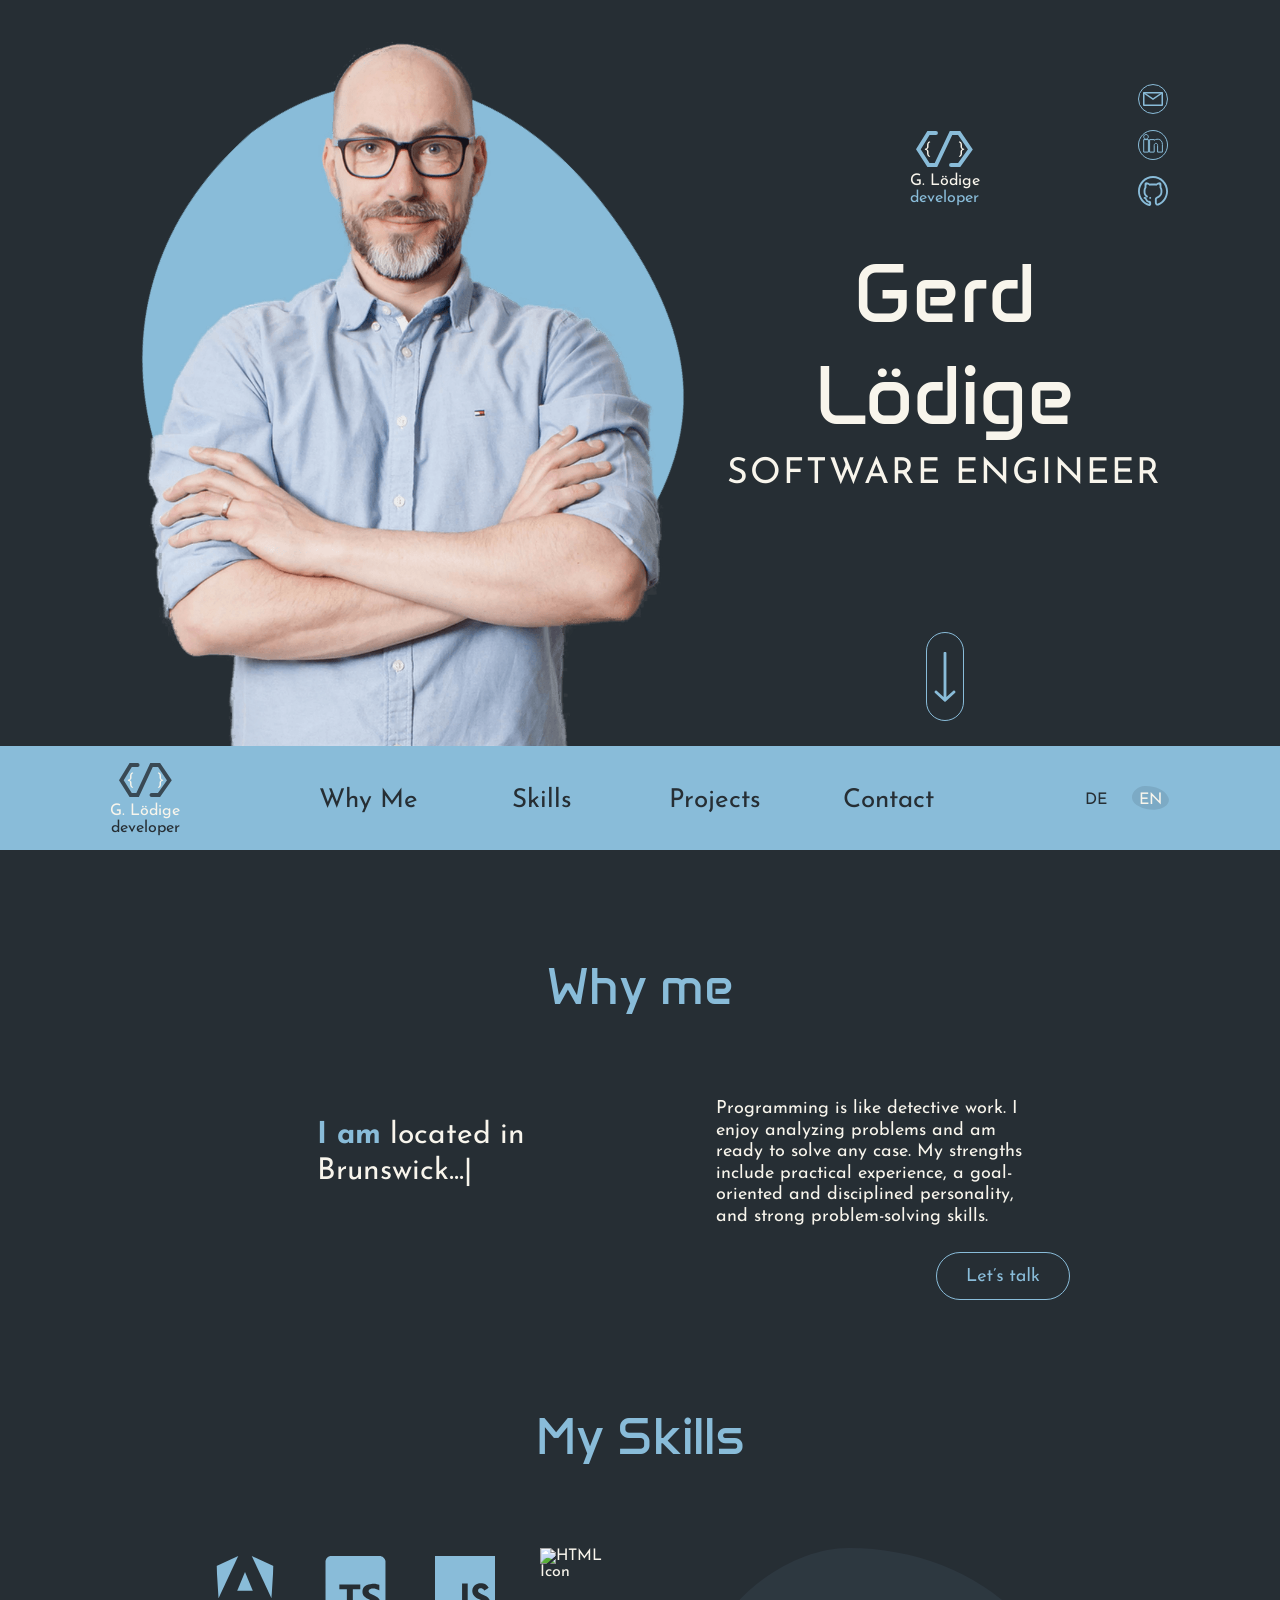
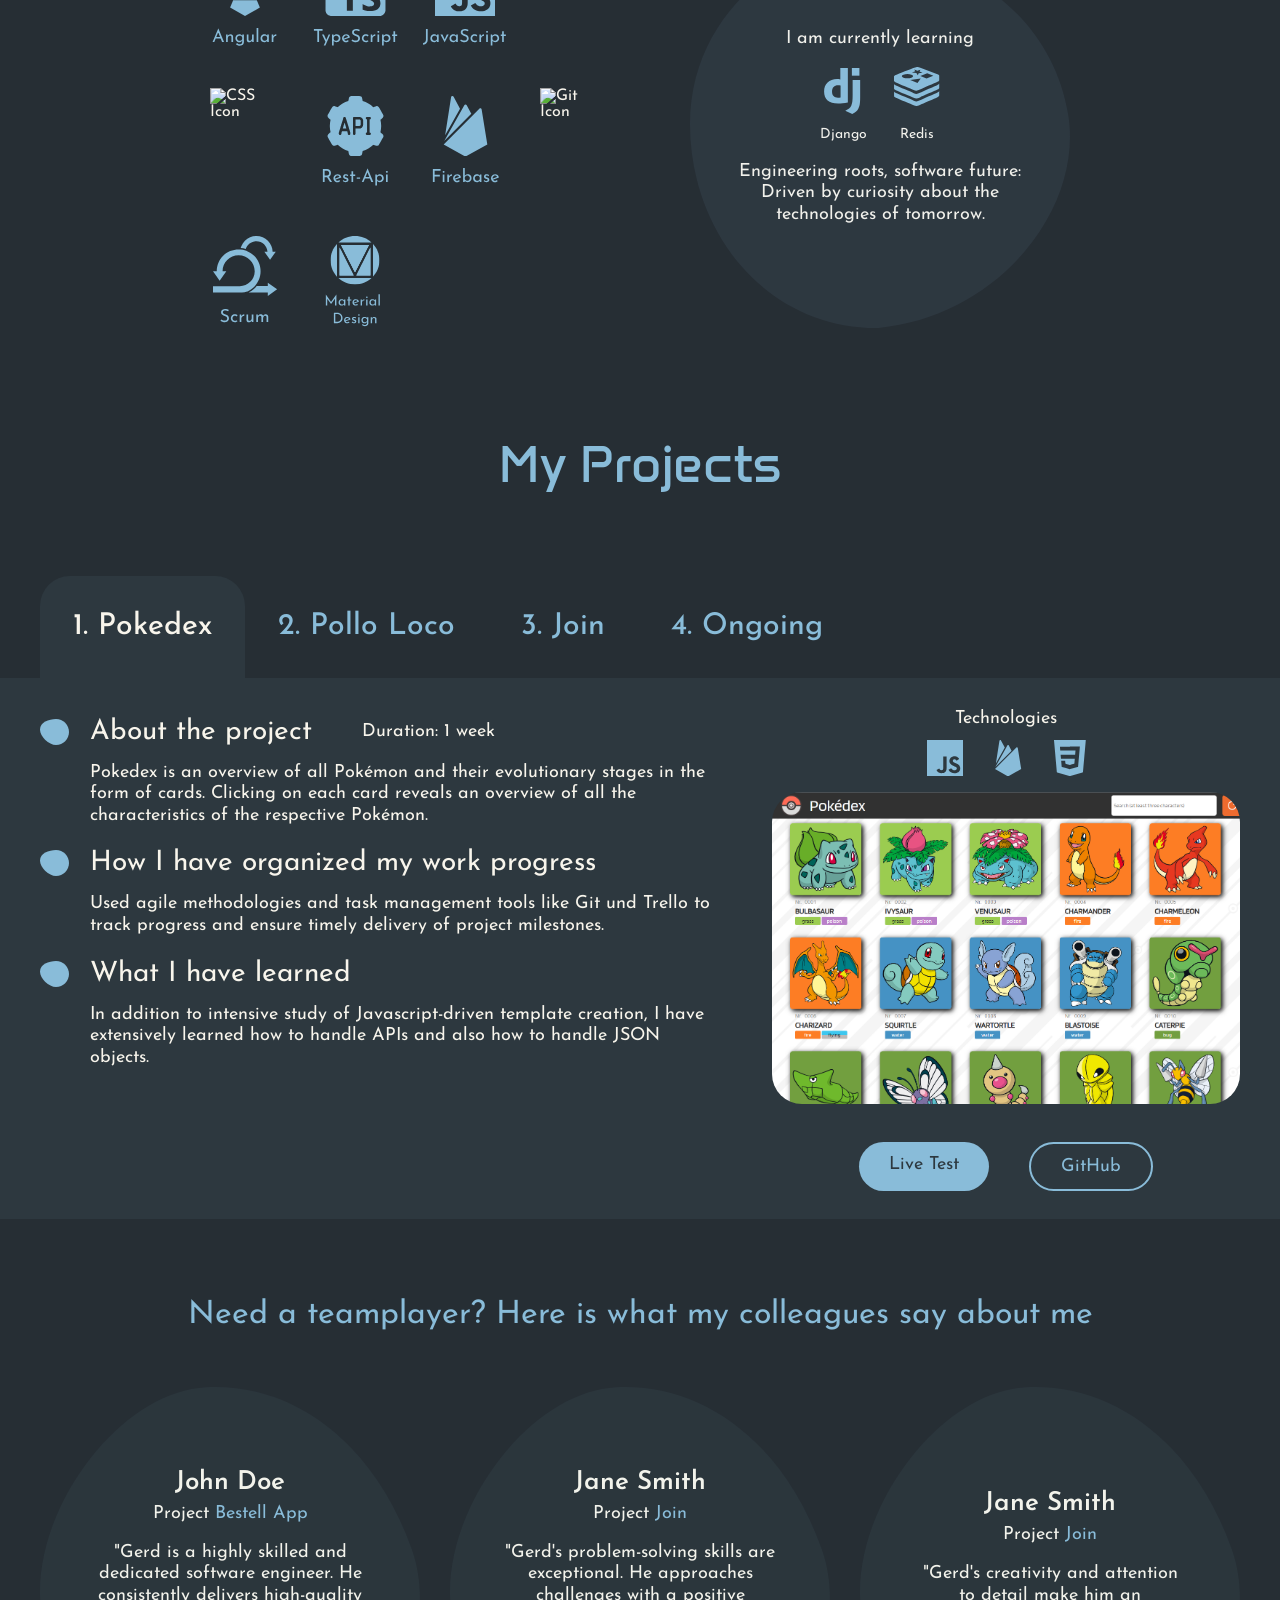
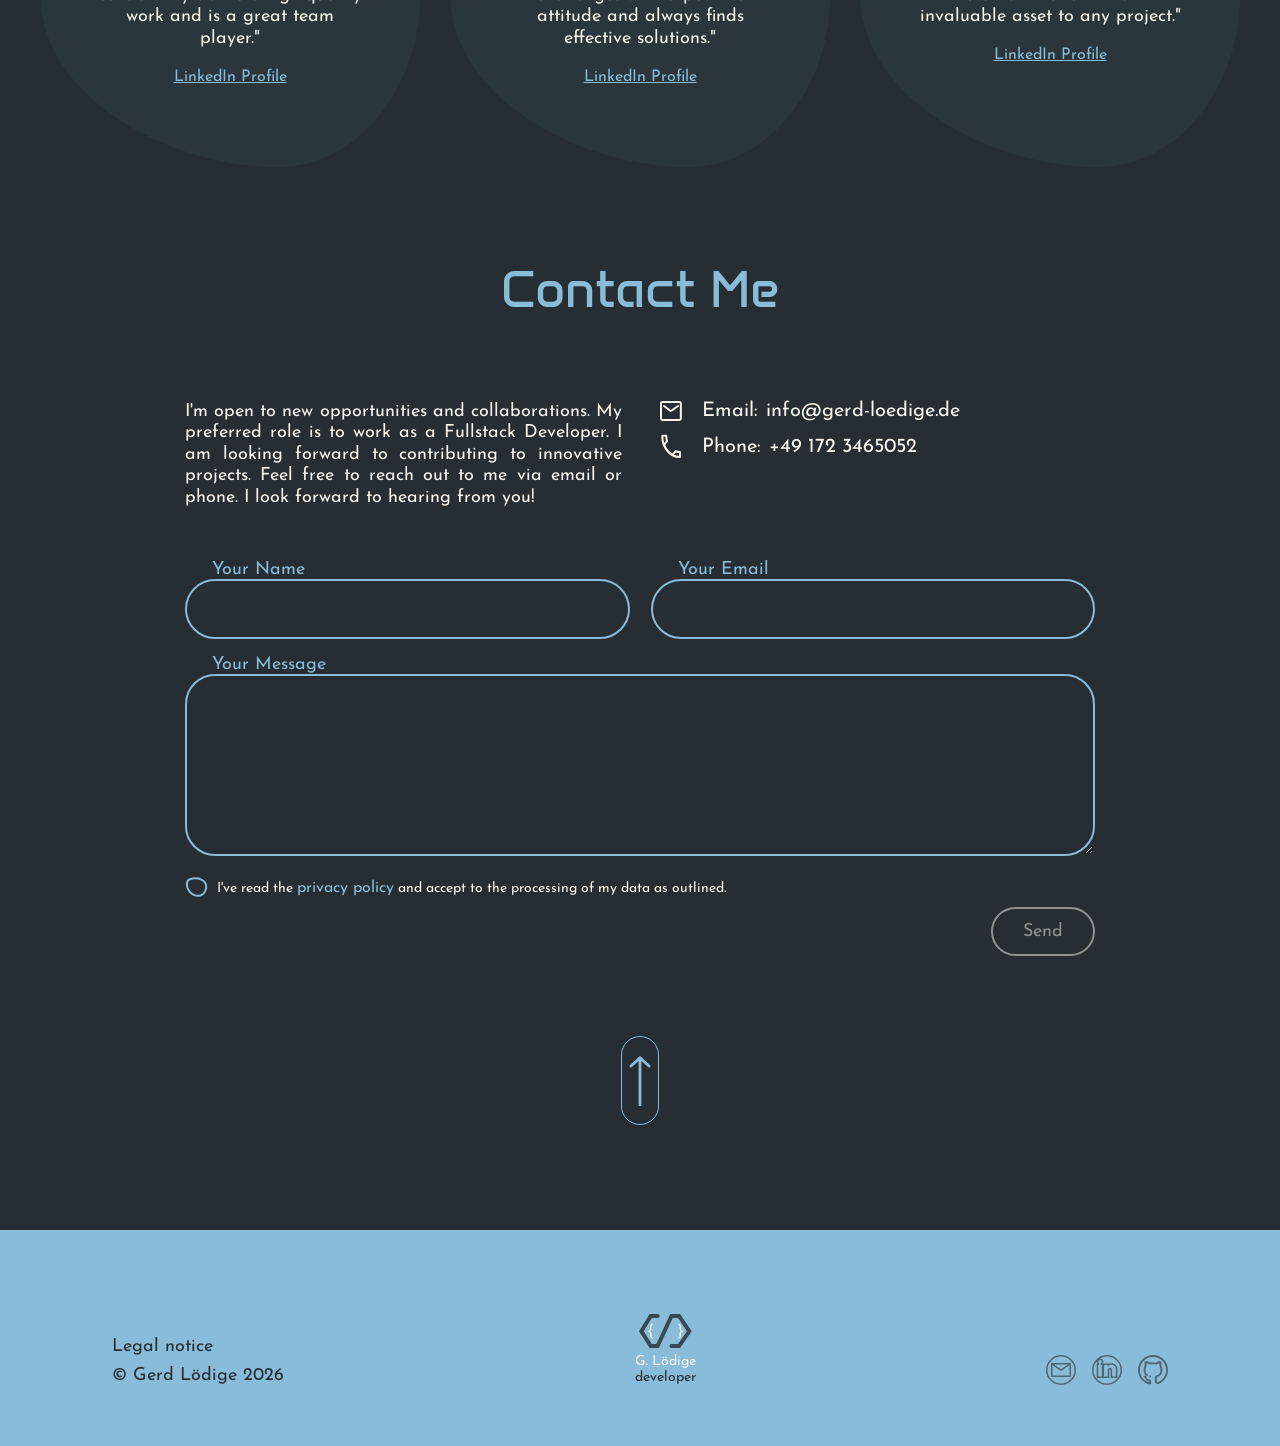
==== index.html @ f506598a "update resp. design for contact section" ====
<!DOCTYPE html>
<html lang="en">
<head>
    <meta charset="UTF-8">
    <meta name="viewport" content="width=device-width, initial-scale=1.0">
    <title>Gerd Lödige</title>
    <link rel="icon" href="" type="image/x-icon">
    <link rel="stylesheet" href="./styles/burger.css">
    <link rel="stylesheet" href="./style.css">
    <link rel="stylesheet" href="./styles/responsive.css">
    <script src="./script.js" defer></script>
    <script src="./scripts/animate_project_overview.js" defer></script>
    <script src="./scripts/check_input.js" defer></script>
</head>
<body>
    <div class="hero_wrapper">
        <section id="hero_section" class="hero">
            <div class="header_mobile d-none">
                <div class="logo_hero">
                    <div class="logo_hero_icon">
                        <img src="./assets/icons/logo_icon.svg" class="logo_hover" alt="Logo Icon">
                        <img src="./assets/icons/logo_icon_small.svg" class="logo_default" alt="Logo Icon">
                    </div>
                    <p class="name">G. Lödige</p>
                    <p>developer</p>
                </div>
                <button onclick="toggleBurgerMenu(this)" class="button">
                    <span class="burger-2">
                    <span class="bar bar--1"></span>
                    <span class="bar bar--2"></span>
                    <span class="bar bar--3"></span>
                    </span>
                </button>
            </div>
            <div class="portfolio_img_container">
                <div class="burger_menu" id="burger_menu">
                    <img src="./assets/img/burger_menu_bubble.svg" alt="Burger Menu Background Image">
                    <div class="burger_menu_container">
                        <a href="#why_me_section">Why Me</a>
                        <a href="#skills_section">Skills</a>
                        <a href="#projects_section">Projects</a>
                        <a href="#contact_section">Contact</a>
                        <div class="nav_language">
                            <a href="./html/de/index.html" onclick="storePreferredLanguage('de')">DE</a>
                            <a href="index.html" onclick="storePreferredLanguage('en')">EN</a>
                        </div>
                    </div>
                </div>
                <img src="./assets/img/bubble_blue.png" class="image_background_hover" alt="Background Image">
                <img src="./assets/img/bubble_light_blue.png" class="image_background_default" alt="Background Image">
                <img src="./assets/img/Portfolio-Gerd-010-cut-v4.png" class="user_img" alt="Portrait of Gerd Lödige">
            </div>
            <div class="hero_text_area">
                <div class="social_media_container">
                    <div class="social_media"></div>
                    <div class="logo_hero">
                        <div class="logo_hero_icon">
                            <img src="./assets/icons/logo_icon.svg" class="logo_hover" alt="Logo Icon">
                            <img src="./assets/icons/logo_icon_small.svg" class="logo_default" alt="Logo Icon">
                        </div>
                            <p class="name">G. Lödige</p>
                            <p>developer</p>
                    </div>
                    <div class="social_media">
                        <a href="#contact_section" target="_blank">
                            <img src="./assets/icons/mail_logo.svg" class="social_media_default" alt="Email Icon">
                            <img src="./assets/icons/mail_icon_hover_blue.svg" class="social_media_hover" alt="Email Icon Hover">
                        </a>
                        <a href="https://www.linkedin.com/in/gerd-lödige-4a08802a9/" target="_blank">
                            <img src="./assets/icons/linkedin_logo.svg" class="social_media_default" alt="LinkedIn Icon">
                            <img src="./assets/icons/linkedIn_icon_hover_blue.svg" class="social_media_hover" alt="LinkedIn Icon Hover">
                        </a>
                        <a href="https://github.com/gloedige" target="_blank">
                            <img src="./assets/icons/github_logo.svg" class="social_media_default" alt="GitHub Icon">
                            <img src="./assets/icons/github_icon_hover_blue.svg" class="social_media_hover" alt="GitHub Icon Hover">
                        </a>
                    </div>
                </div>
                <div class="title">
                    <h1>Gerd Lödige</h1>
                    <p>SOFTWARE ENGINEER</p>
                </div>
                <div class="hero_arrow_down">
                    <a href="#why_me_section" class="arrow_swap_vertical">
                        <img src="./assets/icons/arrow_down_hover.svg" class="button_hover" alt="Arrow Down Hover Icon">
                        <img src="./assets/icons/arrow_down_default.svg" class="button_default" alt="Arrow Down Icon">
                    </a>
                </div>
            </div>

        </section>
    </div>
    <div class="nav_wrapper">
        <nav>
            <div class="nav_logo">
                <a href="#hero_section" class="logo_hero">
                    <img src="./assets/icons/logo_icon_dark.svg" alt="Logo Icon">
                    <p class="name">G. Lödige</p>
                    <p>developer</p>
                </a>
            </div>
            <div class="nav_menu">
                <a href="#why_me_section">Why Me</a>
                <a href="#skills_section">Skills</a>
                <a href="#projects_section">Projects</a>
                <a href="#contact_section">Contact</a>
            </div>
            <div class="nav_language">
                <a href="./html/de/index.html" onclick="storePreferredLanguage('de')">DE</a>
                <a href="index.html" onclick="storePreferredLanguage('en')">EN</a>
            </div>
        </nav>
    </div>
    <div class="main_content_wrapper">
        <section id="why_me_section" class="why_me">
            <h2>Why me</h2>
            <div class="why_me_container">
                <div class="location_info">
                    <div class="location_icon" id="location_icon"></div>
                    <p id="typing_text"></p>
                </div>
                <span class="about_me_text">
                    Programming is like detective work. I enjoy analyzing problems and am ready to solve any case. 
                    My strengths include practical experience, a goal-oriented and disciplined personality, and strong 
                    problem-solving skills.
                </span>
            </div>
            <div class="button_right_container">
                <a href="#contact_section" class="arrow_swap_horizontal">
                    <img src="./assets/icons/lets_talk_button_hover.svg" class="button_hover button_right" alt="Let's Talk Button Hover Icon">
                    <img src="./assets/icons/lets_talk_button_default.svg" class="button_default button_right" alt="Let's Talk Button Icon">
                </a>
            </div>
        </section>
        <section id="skills_section" class ="skills">
            <h2>My Skills</h2>
            <div class="skills_container">
                <div class="skills_item_container">
                    <div class="skill_item">
                        <img src="./assets/icons/angular_icon.svg" alt="Angular Icon">
                    </div>
                    <div class="skill_item">
                        <img src="./assets/icons/typescript_icon.svg" alt="TypeScript Icon">
                    </div>
                    <div class="skill_item">
                        <img src="./assets/icons/javascript_icon.svg" alt="JavaScript Icon">
                    </div>
                    <div class="skill_item">
                        <img src="./assets/icons/html_icon.svg" alt="HTML Icon">
                    </div>
                    <div class="skill_item">
                        <img src="./assets/icons/css_icon.svg" alt="CSS Icon">
                    </div>
                    <div class="skill_item">
                        <img src="./assets/icons/rest-api_icon.svg" alt="REST API Icon">
                    </div>
                    <div class="skill_item">
                        <img src="./assets/icons/firebase_icon.svg" alt="Firebase Icon">
                    </div>
                    <div class="skill_item">
                        <img src="./assets/icons/git_icon.svg" alt="Git Icon">
                    </div>
                    <div class="skill_item">
                        <img src="./assets/icons/scrum_icon.svg" alt="Scrum Icon">
                    </div>
                    <div class="skill_item">
                        <img src="./assets/icons/material_design_icon.svg" alt="Material Design Icon">
                    </div>
                </div>
                <div class="skills_item_mobile_container">
                    <div class="skill_item">
                        <img src="./assets/icons/angular_icon_mobile.svg" alt="Angular Icon">
                    </div>
                    <div class="skill_item">
                        <img src="./assets/icons/typescript_icon_mobile.svg" alt="TypeScript Icon">
                    </div>
                    <div class="skill_item">
                        <img src="./assets/icons/javascript_icon_mobile.svg" alt="JavaScript Icon">
                    </div>
                    <div class="skill_item">
                        <img src="./assets/icons/html_icon_mobile.svg" alt="HTML Icon">
                    </div>
                    <div class="skill_item">
                        <img src="./assets/icons/css_icon_mobile.svg" alt="CSS Icon">
                    </div>
                    <div class="skill_item">
                        <img src="./assets/icons/api_icon_mobile.svg" alt="REST API Icon">
                    </div>
                    <div class="skill_item">
                        <img src="./assets/icons/firebase_icon_mobile.svg" alt="Firebase Icon">
                    </div>
                    <div class="skill_item">
                        <img src="./assets/icons/git_icon_mobile.svg" alt="Git Icon">
                    </div>
                    <div class="skill_item">
                        <img src="./assets/icons/scrum_icon_mobile.svg" alt="Scrum Icon">
                    </div>
                    <div class="skill_item">
                        <img src="./assets/icons/material_icon_mobile.svg" alt="Material Design Icon">
                    </div>

                </div>
                <div class="skills_info_container">
                    <span class="skills_info_headline_mobile">What I am currently learning</span>
                    <div class="skills_text_and_bubble_container">
                        <p class="new_skill_text_mobile">Engineering roots, software future: Driven by curiosity about the technologies of tomorrow.</p>
                        <div class = "bubble_container">
                            <img src="./assets/img/bubble_skills_hover.svg" class="skills_background_hover" alt="Background Image">
                            <img src="./assets/img/bubble_skills_default.svg" class="skills_background_default" alt="Background Image">
                            <img src="./assets/img/learning_mobile_bubble.svg" class="skills_background_mobile" alt="Learning Background Image">
                            <p class="skills_learning_text">I am currently learning</p>
                            <div class="skills_learning_items">
                                <div class="new_skill_item">
                                    <img src="./assets/icons/django_icon.svg" alt="Django Icon">
                                    <p>Django</p>
                                </div>
                                <div class="new_skill_item">
                                    <img src="./assets/icons/redis_icon.svg" alt="Redis Icon">
                                    <p>Redis</p>
                                </div>
                            </div>
                            <div class="new_skill_text">
                                <p>Engineering roots, software future: Driven by curiosity about the technologies of tomorrow.</p>
                            </div>
                        </div>
                    </div>
                </div>
            </div>
            <div class="skill_link_container">
                <a href="#contact_section" class="link_blue" target="_blank">Let's Talk</a>
            </div>

        </section>
    </div>
    <div class="project_wrapper">
        <section id="projects_section" class="projects">
            <h2>My Projects</h2>
            <menu>
                <div class="project_menu">
                    <button data-project="pokedex" id="pokemon">1. Pokedex</button>
                </div>
                <div class="project_menu">
                    <button data-project="pollo_loco" id="pollo_loco">2. El Pollo Loco</button>
                </div>
                <div class="project_menu">
                    <button data-project="join" id="join">3. Join</button>
                </div>
                <div class="project_menu">
                    <button data-project="coming_soon" id="ongoing">4. Ongoing Project</button>
                </div>
            </menu>
            <div class="project_overview_wrapper">
                <div class="project_overview" id="project_pokedex">
                     <div class="project_links_mobile">
                            <a href="https://yourusername.github.io/pokedex" class="link_blue" target="_blank">Live Test</a>
                            <a href="https://github.com/gloedige/Pokedex" class="link_transparent" target="_blank">GitHub</a>
                        </div>
                    <article>
                        <div class="single_project_info">
                            <div class="single_project_headline">
                                <img src="./assets/icons/mini_bubble_blue.svg" alt="Mini Bubble Blue Icon">
                                <h3>About the project</h3>
                                <span class="project_duration">Duration: 1 week</span>
                            </div>
                            <span>Pokedex is an overview of all Pokémon and their evolutionary stages in the form of cards. Clicking on each card reveals an overview of all the characteristics of the respective Pokémon.</span>
                        </div>
                        <div class="single_project_info">
                            <div class="single_project_headline">
                                <img src="./assets/icons/mini_bubble_blue.svg" alt="Mini Bubble Blue Icon">
                                <h3>How I have organized my work progress</h3>
                            </div>
                            <span>Used agile methodologies and task management tools like Git und Trello to track progress and ensure timely delivery of project milestones. </span>
                        </div>
                        <div class="single_project_info">
                            <div class="single_project_headline">
                                <img src="./assets/icons/mini_bubble_blue.svg" alt="Mini Bubble Blue Icon">
                                <h3>What I have learned</h3>
                            </div>
                            <span>In addition to intensive study of Javascript-driven template creation, I have extensively learned how to handle APIs and also how to handle JSON objects.</span>
                        </div>
                    </article>
                    <div class="single_project_details">
                        <p class="single_project_mobile_headline" id="single_project_mobile_headline">Pokedex</p>
                        <p>Technologies<span>: Firebase, JavaScript, CSS</span></p>
                        <p class="project_duration_mobile">Duration: 1 week</p>
                        <div class="techstack_container">
                            <img src="./assets/icons/javascript_icon_small.svg" alt="JavaScript Icon">
                            <img src="./assets/icons/firebase_icon_small.svg" alt="Firebase Icon">
                            <img src="./assets/icons/css_icon_small.svg" alt="CSS Icon">
                        </div>
                        <div class="preview_wrapping_container">
                            <img src="./assets/img/pokedex_img.png" class="preview" alt="Gameplay of the Pokedex Project">
                        </div>
                        <div class="project_links">
                            <a href="https://yourusername.github.io/pokedex" class="link_blue" target="_blank">Live Test</a>
                            <a href="https://github.com/gloedige/Pokedex" class="link_transparent" target="_blank">GitHub</a>
                        </div>
                    </div>
                </div>
                <div class="project_overview" id="project_pollo_loco">
                    <div class="project_links_mobile">
                            <a href="https://yourusername.github.io/el_pollo_loco" class="link_blue" target="_blank">Live Test</a>
                            <a href="https://github.com/gloedige/El_Pollo_Loco" class="link_transparent" target="_blank">GitHub</a>
                        </div>
                    <article>
                        <div class="single_project_info">
                            <div class="single_project_headline">
                                <img src="./assets/icons/mini_bubble_blue.svg" alt="Mini Bubble Blue Icon">
                                <h3>About the project</h3>
                                <span class="project_duration">Duration: 3 weeks</span>
                            </div>
                            <span>Jump, run and throw game based on object-oriented approach. Help Pepe to find coins and tabasco salsa bottles to fight against the crazy hen.</span>
                        </div>
                        <div class="single_project_info">
                            <div class="single_project_headline">
                                <img src="./assets/icons/mini_bubble_blue.svg" alt="Mini Bubble Blue Icon">
                                <h3>How I have organized my work progress</h3>
                            </div>
                            <span>Used agile methodologies and task management tools like Git und Trello to track progress and ensure timely delivery of project milestones. </span>
                        </div>
                        <div class="single_project_info">
                            <div class="single_project_headline">
                                <img src="./assets/icons/mini_bubble_blue.svg" alt="Mini Bubble Blue Icon">
                                <h3>What I have learned</h3>
                            </div>
                            <span>In addition to intensive study of object-oriented programming, I have learned to work with a canvas and a high number of intervals to generate smooth gameplay.</span>
                        </div>
                    </article>
                    <div class="single_project_details">
                        <p class="single_project_mobile_headline" id="single_project_mobile_headline">Pollo Loco</p>
                        <p>Technologies<span>: HTML, JavaScript, CSS</span></p>
                        <p class="project_duration_mobile">Duration: 3 weeks</p>
                        <div class="techstack_container">
                            <img src="./assets/icons/html_icon_small.svg" alt="HTML Icon">
                            <img src="./assets/icons/javascript_icon_small.svg" alt="JavaScript Icon">
                            <img src="./assets/icons/css_icon_small.svg" alt="CSS Icon">
                        </div>
                        <div class="preview_wrapping_container">
                            <img src="./assets/img/el_pollo_loco_img.png" class="preview" alt="Gameplay of the El Pollo Loco Project">
                        </div>
                        <div class="project_links">
                            <a href="https://yourusername.github.io/el_pollo_loco" class="link_blue" target="_blank">Live Test</a>
                            <a href="https://github.com/gloedige/El_Pollo_Loco" class="link_transparent" target="_blank">GitHub</a>
                        </div>
                    </div>
                </div>
                <div class="project_overview" id="project_join">
                        <div class="project_links_mobile">
                            <a href="https://yourusername.github.io/join" class="link_blue" target="_blank">Live Test</a>
                            <a href="https://github.com/gloedige/Join" class="link_transparent" target="_blank">GitHub</a>
                        </div>
                    <article>
                        <div class="single_project_info">
                            <div class="single_project_headline">
                                <img src="./assets/icons/mini_bubble_blue.svg" alt="Mini Bubble Blue Icon">
                                <h3>About the project</h3>
                                <span class="project_duration">Duration: 5 weeks</span>
                            </div>
                            <span>Join is a Kanban tool for classic task management. After logging in, users can access a summary of all their tasks. New tasks can also be added. The board page displays all tasks categorized by type. Additionally, there is a page with all contacts.</span>
                        </div>
                        <div class="single_project_info">
                            <div class="single_project_headline">
                                <img src="./assets/icons/mini_bubble_blue.svg" alt="Mini Bubble Blue Icon">
                                <h3>How I have organized my work progress</h3>
                            </div>
                            <span>Agile methods and task management tools like Git and Trello were used in the project to track progress. Dividing the project into epics enabled structural clustering. Regular communication between project participants was achieved through daily stand-ups. </span>
                        </div>
                        <div class="single_project_info">
                            <div class="single_project_headline">
                                <img src="./assets/icons/mini_bubble_blue.svg" alt="Mini Bubble Blue Icon">
                                <h3>My group work experience</h3>
                            </div>
                            <span>The skill I developed most intensively during this project was structured teamwork. Furthermore, I gained extensive experience working with Git and the challenges of working in branches through collaboration with other developers.</span>
                        </div>
                    </article>
                    <div class="single_project_details">
                        <p class="single_project_mobile_headline" id="single_project_mobile_headline">Join</p>
                        <p>Technologies<span>: HTML, JavaScript, CSS</span></p>
                        <p class="project_duration_mobile">Duration: 5 weeks</p>
                        <div class="techstack_container">
                            <img src="./assets/icons/html_icon_small.svg" alt="HTML Icon">
                            <img src="./assets/icons/javascript_icon_small.svg" alt="JavaScript Icon">
                            <img src="./assets/icons/css_icon_small.svg" alt="CSS Icon">
                        </div>
                        <div class="preview_wrapping_container">
                            <img src="./assets/img/join_img.png" class="preview" alt="Sample of Join Project">
                        </div>
                        <div class="project_links">
                            <a href="https://yourusername.github.io/join" class="link_blue" target="_blank">Live Test</a>
                            <a href="https://github.com/gloedige/Join" class="link_transparent" target="_blank">GitHub</a>
                        </div>
                    </div>
                </div>
                <div class="project_overview" id="project_coming_soon">
                    <article>
                        <div class="single_project_info">
                            <div class="single_project_headline">
                                <img src="./assets/icons/mini_bubble_blue.svg" alt="Mini Bubble Blue Icon">
                                <h3>About the project</h3>
                            </div>
                            <span>The primary focus is developing the backend for a project management tool. The frontend already exists. My task is to implement the necessary functionalities and seamlessly integrate the frontend and backend. As a foundation for the project work, I develop a detailed plan beforehand. Furthermore, I have a strong emphasis on clean code.</span>
                        </div>
                    </article>
                    <div class="single_project_details">
                        <p class="single_project_mobile_headline" id="single_project_mobile_headline">Ongoing</p>
                        <p>Technologies<span>: Python, Django, Django REST Framework</span></p>
                        <div class="techstack_container">
                            <img src="./assets/icons/python_icon.svg" alt="Python Icon">
                            <img src="./assets/icons/django_icon.svg" alt="Django Icon">
                            <img src="./assets/icons/DRF_icon.svg" alt="Django REST Framework Icon">
                        </div>
                        <div class="preview_wrapping_container">
                            <div class="further_project">
                                <span>Coming soon...</span>
                            </div>    
                        </div>
                    </div>

                </div>
            </div>

        </section>
    </div>
    <div class="main_content_wrapper">
        <section class="reference">
            <p class="reference_headline">Need a teamplayer? <span>Here is what my colleagues say about me</span></p>
            <div class="reference_container carousel">
                <div class="text_bubble_container">
                    <img src="./assets/img/bubble_reference_hover.svg" class="reference_background_hover" alt="Background Image">
                    <img src="./assets/img/bubble_reference_default.svg" class="reference_background_default" alt="Background Image">
                    <img src="./assets/img/bubble_reference_mobile.svg" class="reference_background_mobile" alt="Background Image">
                    <div class="reference_contact_details">
                        <p class="reference_name">John Doe</p>
                        <p class="reference_project">Project <span>Bestell App</span></p>
                    </div>

                    <div class="reference_text">
                        <p>"Gerd is a highly skilled and dedicated software engineer. He consistently delivers high-quality work and is a great team player."</p>
                    </div>
                    <a href='#'>LinkedIn Profile</a>
                </div>
                <div class="text_bubble_container">
                    <img src="./assets/img/bubble_reference_hover.svg" class="reference_background_hover" alt="Background Image">
                    <img src="./assets/img/bubble_reference_default.svg" class="reference_background_default" alt="Background Image">
                    <img src="./assets/img/bubble_reference_mobile.svg" class="reference_background_mobile" alt="Background Image">
                    <div class="reference_contact_details">
                        <p class="reference_name">Jane Smith</p>
                        <p class="reference_project">Project <span>Join</span></p>
                    </div>

                    <div class="reference_text">
                        <p>"Gerd's problem-solving skills are exceptional. He approaches challenges with a positive attitude and always finds effective solutions."</p>
                    </div>
                    <a href='#'>LinkedIn Profile</a>
                </div>
                <div class="text_bubble_container">
                    <img src="./assets/img/bubble_reference_hover.svg" class="reference_background_hover" alt="Background Image">
                    <img src="./assets/img/bubble_reference_default.svg" class="reference_background_default" alt="Background Image">
                    <img src="./assets/img/bubble_reference_mobile.svg" class="reference_background_mobile" alt="Background Image">
                    <div class="reference_contact_details">
                        <p class="reference_name">Jane Smith</p>
                        <p class="reference_project">Project <span>Join</span></p>
                    </div>

                    <div class="reference_text">
                        <p>"Gerd's creativity and attention to detail make him an invaluable asset to any project."</p>
                    </div>
                    <a href='#'>LinkedIn Profile</a>
                </div>
            </div>
        </section>
        <section id="contact_section" class="contact">
            <h2>Contact Me</h2>
            <div class="contact_container">
                <div class="contact_request">
                    <p>Let us work together!</p>
                </div>
                <div class="contact_text">
                    <p>I'm open to new opportunities and collaborations. My preferred role is to work as a Fullstack Developer. I am looking forward to contributing to innovative projects. Feel free to reach out to me via email or phone. I look forward to hearing from you!</p>
                </div>
                <div class="contact_info">
                    <a href="mailto:info@gerd-loedige.de">
                        <img src="./assets/icons/email_icon_default.svg" class="email_img_default" alt="Email Icon">
                        <img src="./assets/icons/email_icon_hover.svg" class="email_img_hover" alt="Email Icon Hover">
                        <img src="./assets/icons/email_icon_clicked.svg" class="email_img_clicked" alt="Email Icon Clicked">
                        <span>Email: </span>
                        info@gerd-loedige.de
                    </a>
                    <a href="tel:+491723465052">
                        <img src="./assets/icons/phone_icon_default.svg" class="phone_img_default" alt="Phone Icon">
                        <img src="./assets/icons/phone_icon_hover.svg" class="phone_img_hover" alt="Phone Icon Hover">
                        <span>Phone: </span>
                        +49 172 3465052
                    </a>
                </div>
            </div>
            <div class="form_container">
                <!-- <form action="submit_form.php" method="POST"> -->
                <form onsubmit="sendMail(event)">
                    <div class="contact_field_name_email">
                        <div class="input_container">
                            <label for="contact_name" id="contact_name_label">Your Name <span class="d-none">is required</span></label>
                            <div class="input_field">
                                <input 
                                    type="text" 
                                    id="contact_name" 
                                    name="name"
                                    placeholder="Your Name"
                                >
                                <img src="./assets/icons/done_icon.svg" alt="Input Valid Icon" class="input_valid_icon">
                            </div>
                        </div>
                        <div class="input_container">
                            <label for="contact_mail" id="contact_mail_label">Your Email <span class="d-none">is required</span></label>
                            <div class="input_field">
                                <input 
                                    type="email" 
                                    id="contact_mail" 
                                    name="mail" 
                                    placeholder="Your Email"
                                >
                                <img src="./assets/icons/done_icon.svg" alt="Input Valid Icon" class="input_valid_icon">
                            </div>
                        </div>
                    </div>
                    <div class="input_container full_width">
                        <label for="contact_message" id="contact_message_label">Your Message <span class="d-none">is required</span></label>
                        <div class="input_field">
                            <textarea
                                id="contact_message" 
                                name="message" 
                                rows="8" 
                                placeholder="Your Message"
                            ></textarea>
                            <img src="./assets/icons/done_icon.svg" alt="Input Valid Icon" class="input_valid_icon">
                        </div>
                    </div>
                    <div class="accept_policy_container">
                        <div class="checkbox_container" onclick="toggleAcceptPolicy()" id="checkbox_container">
                            <input type="checkbox" id="accept_policy" name="accept_policy" value="accepted">
                            <img src="./assets/icons/checkbox_hover.svg" alt="Checkbox Hover Icon" class="checkbox_hover inactive">
                            <img src="./assets/icons/checkbox_default.svg" alt="Checkbox Default Icon" class="checkbox_default">
                            <img src="./assets/icons/checkbox_checked.svg" alt="Checkbox Checked Icon" class="checkbox_checked inactive">
                            <img src="./assets/icons/checkbox_error.svg" alt="Checkbox Error Icon" class="checkbox_error inactive">
                        </div>
                        <div class="policy_text_container">
                            <label for="accept_policy" id="accept_policy_label">I've read the <a href="privacy_policy.html">privacy policy</a> and accept to the processing of my data as outlined.</label>
                            <span class="error_policy d-none" id="error_policy">Please accept the privacy policy.</span>
                        </div>
                        <button type="submit" disabled id="send_button">Send</button>
                    </div>
                </form>
            </div>
            <div class="contact_arrow_up">
                <a href="#hero_section" class="arrow_swap_vertical">
                    <img src="./assets/icons/arrow_up_hover.svg" class="button_hover" alt="Arrow Up Hover Icon">
                    <img src="./assets/icons/arrow_up_default.svg" class="button_default" alt="Arrow Up Icon">
                </a>
            </div>
        </section>
    </div>
    <div class="nav_wrapper">
        <footer>
            <div class="footer_container_left">
                <a href="./html/legal_notice.html">Legal notice</a>
                <span>&copy; Gerd Lödige 2026</span>
            </div>
            <div class="nav_logo">
                <a href="#hero_section" class="logo_hero footer">
                    <img src="./assets/icons/logo_icon_dark.svg" alt="Logo Icon">
                    <p class="name">G. Lödige</p>
                    <p>developer</p>
                </a>
            </div>
           <div class="social_media footer">
                <a href="#contact_section" target="_blank">
                    <img src="./assets/icons/mail_icon_dark.svg" class="social_media_default" alt="Email Icon">
                    <img src="./assets/icons/mail_icon_white.svg" class="social_media_hover" alt="Email Icon Hover">
                </a>
                <a href="https://www.linkedin.com/in/gerd-lödige-4a08802a9/" target="_blank">
                    <img src="./assets/icons/linkedIn_icon_dark.svg" class="social_media_default" alt="LinkedIn Icon">
                    <img src="./assets/icons/linkedIn_icon_white.svg" class="social_media_hover" alt="LinkedIn Icon Hover">
                </a>
                <a href="https://github.com/gloedige" target="_blank">
                    <img src="./assets/icons/github_icon_dark.svg" class="social_media_default" alt="GitHub Icon">
                    <img src="./assets/icons/github_icon_white.svg" class="social_media_hover" alt="GitHub Icon Hover">
                </a>
            </div>
        </footer>
    </div>
    
</body>
</html>
---- styles/burger.css ----
.button {
  background: transparent;
  border: 0;
  width: 32px;
  height: 40px;
  display: grid;
  place-items: center;
  cursor: pointer;
  padding: 0;
  scale: 1.0;
  border-radius: 8px;
  overflow: hidden;
  transition: 0.175s;
}

.burger-2 {
  scale: 1.2;
  --gap: 10px;
  --height-bar: 2px;
  --pos-y-bar-one: 0;
  --pos-y-bar-three: 0;
  --scale-bar: 1;
  --rotate-bar-one: 0;
  --rotate-bar-three: 0;
  width: 25px;
  display: flex;
  flex-direction: column;
  gap: var(--gap);
  cursor: pointer;
  position: relative;
}

.burger-2 .bar {
  position: relative;
  height: var(--height-bar);
  width: 100%;
  border-radius: 0.5rem;
  background-color: #f9f9f9;
}

.burger-2 .bar--1 {
  top: var(--pos-y-bar-one);
  transform: rotate(var(--rotate-bar-one));
  transition: top 200ms 100ms, transform 100ms;
}

.burger-2 .bar--2 {
  transform: scaleX(var(--scale-bar));
  transition: transform 150ms 100ms;
}

.burger-2 .bar--3 {
  bottom: var(--pos-y-bar-three);
  transform: rotate(var(--rotate-bar-three));
  transition: bottom 200ms 100ms, transform 100ms;
}

.is-closed.burger-2 > .bar--1 {
  transition: top 200ms, transform 200ms 100ms;
}

.is-closed.burger-2 .bar--3 {
  transition: bottom 200ms, transform 200ms 100ms;
}

.is-closed.burger-2 {
  --pos-y-bar-one: calc(var(--gap) + var(--height-bar));
  --pos-y-bar-three: calc(var(--gap) + var(--height-bar));
  --scale-bar: 0;
  --rotate-bar-one: 45deg;
  --rotate-bar-three: -45deg;
}
---- style.css ----
html {
  scroll-behavior: smooth;
}

body{
    background-color: #262E34;
    font-family: 'Josefin', Arial, sans-serif;
    color: #F8F5EC;
    margin: 0;
}

.hero_wrapper{
    width: 100%;
    z-index: 1;
    display: flex;
    flex-direction: column;
    position: relative;
}

.nav_wrapper{
    width: 100%;
    z-index: 2;
    display: flex;
    justify-content: center;
    background-color: #89BCD9;
    position: sticky;
    top: 0;
    z-index: 1000;
}

h1{
    font-size: 88px;
    font-family: 'Anta', Arial, sans-serif;
    font-weight: 400;
    margin: 36px 0 10px 0;
    text-wrap-mode: nowrap;
}

h2{
    font-size: 60px;
    font-family: 'Anta', Arial, sans-serif;
    font-weight: 400;
    margin: 0 0 80px 0;
    color: #89BCD9;
    text-wrap-mode: nowrap;
}

.hero{
    display: flex;
    flex-direction: row;
    justify-content: center;
    text-align: center;
    padding-top: 40px;
    margin: 0 auto;
    max-width: 1480px;
    width: 100%;
    height: 745px;
    padding-left: 20px;
    padding-right: 20px;
    box-sizing: border-box;
}

.hero_text_area{
    margin: 68px 0 0 auto;
    padding-left: 24px;
}

.hero_text_area p{
    font-size: 40px;
    margin: 0;
}

.image_background{
    position: relative;
    top: 70px;
    left: 0;
    width: 100%;
    object-fit: cover;
    z-index: -1;
    transform: rotate(-45deg);
}

.social_media{
    display: flex;
    flex-direction: column;
    justify-content: end;
    gap: 16px;
    width: 30px;
}

.social_media a{
    position: relative;
    width: 30px;
    height: 30px;
}

.social_media_container{
    display: flex;
    flex-direction: row;
}

.social_media_default,
.social_media_hover{
    position: absolute;
    transition: opacity 0.3s;
    right: 0;
}

.social_media_default{
    opacity: 1;
}

.social_media_hover{
    position: absolute;
    opacity: 0;
}

.social_media a:hover .social_media_default{
    opacity: 0;
}

.social_media a:hover .social_media_hover{
    opacity: 1;
}

.logo_hero{
    flex: 1;
    display: flex;
    flex-direction: column;
    justify-content: end;
    align-items: center;
    gap: 1px;
}

.logo_hero_icon{
    position: relative;
    height: 38px;
    min-width: 70px;
    display: flex;
    justify-content: center;
}

.logo_hero .name{
    font-size: 16px;
    margin: 4px 0 0 0;
    color: #F8F5EC;
}

.logo_hero p{
    font-size: 16px;
    margin: 0;
    color: #89BCD9;
}

.logo_default,
.logo_hover{
    position: absolute;
    transition: opacity 1s;
}

.logo_default{
    opacity: 1;
}

.logo_hover{
    position: absolute;
    opacity: 0;
}

.logo_hero_icon:hover .logo_default{
    opacity: 0;
}

.logo_hero_icon:hover .logo_hover{
    opacity: 1;
}

.title{
    width: 100%;
}

.title p{
    letter-spacing: 2px;
    text-wrap-mode: nowrap;
}

.hero_arrow_down{
    display: flex;
    justify-content: center;
    margin-top: 140px;
    width: 100%;
    height: 90px;
}

.hero_arrow_down a{
    cursor: pointer;
}

.arrow_swap_vertical{
    position: relative;
    aspect-ratio: 1 / 2;
    justify-content: center;
    display: flex;
}

.arrow_swap_horizontal{
    position: relative;
    aspect-ratio: 3 / 1;
}

.button_default,
.button_hover{
    position: absolute;
    transition: opacity 0.3s;
}

.button_hover{
    position: absolute;
    opacity: 0;
}

.button_right{
    right: 0;
}

.arrow_swap_vertical:hover .button_default,
.arrow_swap_horizontal:hover .button_default{
    opacity: 0;
}

.arrow_swap_vertical:hover .button_hover,
.arrow_swap_horizontal:hover .button_hover{
    opacity: 1;
}

.portfolio_img_container{
    width: 100%;
    max-width: 535px;
    position: relative;
    margin: 22px 25px 0 25px;
}

.portfolio_img_container img{
    position: absolute;
    bottom: 0;
    left: 50%;
}

.user_img{
    height: 100%;
    object-fit: cover;
    transform: translate(-50%, 0);
}


.image_background_default,
.image_background_hover{
    transition: opacity 0.5s;
    transform: translate(-50%, -15%) rotate(-45deg);
    height: 80%;
}

.image_background_hover{
    opacity: 0;
}

.portfolio_img_container:hover .image_background_default{
    opacity: 0;
}
.portfolio_img_container:hover .image_background_hover{
    opacity: 1;
}

nav{
    display: flex;
    align-items: center;
    max-width: 1440px;
    width: 100%;
    padding: 2px 0px;
}

.nav_logo{
    display: flex;
    flex-direction: column;
    justify-content: center;
    align-items: center;
    padding: 0 110px;
}

.nav_logo p{
    color: #262E34;
}

.nav_menu{
    display: flex;
    flex-direction: row;
    justify-content: space-evenly;
    flex: 1;
    gap: 16px;
}

.nav_logo a,
.nav_menu a{
    text-decoration: none;
}

.nav_menu a{
    color: #262E34;
    font-size: 26px;
    padding: 39px 0 34px 0;
    transition: background-color 0.5s, color 0.5s;
    display: flex;
    justify-content: center;
    width: 100%;
    white-space: nowrap;
}

.nav_menu a.active{
    color: #F8F5EC;
    background-image: url('./assets/icons/nav_menu_hover.svg');
    background-repeat: no-repeat;
    background-position: center;
}

.nav_language a.active{
    color: #F8F5EC;
    background-image: url('./assets/icons/language_menu_background.svg');
    background-repeat: no-repeat;
    background-position: center;
}

.nav_menu a:hover,
.project_menu button:hover{
    color: #F8F5EC;
}

.nav_language{
    display: flex;
    flex-direction: row;
    justify-content: space-evenly;
    gap: 16px;
    box-sizing: border-box;
    padding: 36px 110px;
}

.nav_language a{
    color: #262E34;
    text-decoration: none;
    font-size: 16px;
    transition: background-color 0.3s, color 0.3s;
    padding: 8px 8px 4px 8px;
}

.nav_language a:hover{
    color: #F8F5EC;
}

.main_content_wrapper{
    width: 100%;
    z-index: 1;
    display: flex;
    flex-direction: column;
    justify-content: center;
    position: relative;
}

.button_right_container{
    display: flex;
    justify-content: flex-end;
    margin-top: 24px;
    max-width: 860px;
    width: 100%;
    height: 48px;

}

.why_me,
.skills,
.projects{
    margin: 104px auto 0 auto;
}

.why_me,
.skills,
.projects,
.reference{
    display: flex;
    flex-direction: column;
    align-items: center;
    width: 100%;
    max-width: 1440px;
}

.why_me_container{
    display: flex;
    flex-direction: row;
    gap: 52px;
    justify-content: space-between;
    max-width: 860px;
    width: 100%;
    margin: 0 auto;
    padding: 0 22px 0 24px;
    box-sizing: border-box;
}

.why_me_container .about_me_text{
    line-height: 1.2;
}

.why_me_container span{
    font-size: 18px;
    color: #F8F5EC;
}

.location_icon{
    position: relative;
    min-width: 75px;
}

.location_icon img{
    position: absolute;
    width: 100%;
    object-fit: cover;
}

.location_icon_ellipse{
    top: 40px;
    left: 25px;
}

.location_info{
    display: flex;
    flex-direction: row;
    gap: 8px;
    align-items: flex-start;
    min-width: 430px;
    min-height: 110px;
}

#typing_text.typing_active::after {
    content: '|';
    color: #F8F5EC;
    animation: blink 0.8s step-end infinite;
    font-weight: 400;
    display: inline-block;
    vertical-align: bottom; 
}

.location_info .typing_active{
    font-size: 30px;
    margin: 20px 0 0 0;
    line-height: 1.2;
}

.location_info .text_blue{
    font-weight: 700;
    font-size: 30px;
    color: #89BCD9;
}
    
@keyframes blink {
  0%, 100% {
    opacity: 1;
  }
  50% {
    opacity: 0;
  }
}

.skills_container{
    display: flex;
    flex-direction: row;
    width: 100%;
    gap: 80px;
    max-width: 860px;
    margin: 0 auto;
    padding: 0 23px;
}

.skills_item_container{
    display: grid;
    gap: 40px;
    grid-template-columns: repeat(auto-fit, minmax(70px, 1fr));
    flex: 1;
    flex-wrap: wrap;
}

.skills_info_container{
    display: flex;
    flex-direction: column;
    align-items: center;
    gap: 24px;
}

.skills_text_and_bubble_container{
    display: flex;
    flex-direction: row;
    gap: 8px;
}

.skills_text_and_bubble_container 
.new_skill_text_mobile{
    font-size: 16px;
    text-align: left;
    margin: 8px 0 0 0;
    line-height: 1.2;
    display: none;
}

.skills_info_headline_mobile{
    font-size: 16px;
    color: #89BCD9;
    display: none;
}

.bubble_container{
    display: flex;
    flex-direction: column;
    align-items: center;
    height: 380px;
    width: 380px;
    gap: 19px;
    position: relative;
}

.bubble_container p{
    margin: 81px 0 0 0;
    font-size: 18px;
}

.skills_background_mobile{
    display: none;
    transform: rotate(-50deg);
}

.skills_background_hover,
.skills_background_default, 
.skills_background_mobile,
.reference_background_hover,
.reference_background_default,
.reference_background_mobile{
    position: absolute;
    transition: opacity 1s;
    pointer-events: none;
    max-width: 100%;
}

.skills_background_hover,
.reference_background_hover{
    opacity: 0;
}

.bubble_container:hover .skills_background_default,
.text_bubble_container:hover .reference_background_default{
    opacity: 0;
}
.bubble_container:hover .skills_background_hover,
.text_bubble_container:hover .reference_background_hover{
    opacity: 1;
}

.skill_item{
    height: 100px;
    display: flex;
    justify-content: center;
}
.skills_item_mobile_container{
    display: none;
}

.skills_learning_items{
    display: flex;
    flex-direction: row;
    gap: 28px;
    width: 100%;
    justify-content: center;
}

.new_skill_item{
    display: flex;
    flex-direction: column;
    align-items: center;
    justify-content: space-between;
    gap: 8px;
    width: 46px;
}

.new_skill_item img{
    width: 100%;
}

.new_skill_item p{
    font-size: 14px;
    margin: 4px 0 0 0;
}

.new_skill_text{
    width: 77%;
}

.new_skill_text p,
.reference_text p{
    font-size: 18px;
    margin: 0;
    color: #F8F5EC;
    text-align: center;
    line-height: 120%;
}

.skill_link_container{
    display:none;
    justify-content: center;
    margin: 40px auto 0 auto;
}

.project_menu button{
    font-size: 30px;
    font-family: 'Josefin', Arial, sans-serif;
    font-weight: 500;
    line-height: 120%;
    color: #89BCD9;
    transition: background-color 0.5s, color 0.5s;
    cursor: pointer;
    padding: 33px;
    border-style: none;
    background-color: transparent;
}

.project_wrapper{
    display: flex;
    flex-direction: column;
    align-items: center;
    gap: 40px;
    width: 100%;
}

.projects menu{
    display: flex;
    flex-direction: row;
    justify-content: flex-start;
    width: 100%;
    max-width: 1200px;
    margin: 0 auto;
    padding: 0;
}

.project_menu .active{
    color: #F8F5EC;
    background-color: #2D383F;
    padding: 33px;
    border-top-right-radius: 30px;
    border-top-left-radius: 30px;
}

.project_overview_wrapper{
    width: 100vw;
    background-color: #2D383F;
}

.project_overview{
    width: 100%;
    max-width: 1244px;
    margin: 31px auto 0 auto;
    padding: 0 22px;
    box-sizing: border-box;
    display: flex;
    flex-direction: row;
    gap: 56px;
}

.project_overview article{
    flex: 1;
}

.single_project_mobile_headline{
    display: none;
}

.single_project_headline{
    display: flex;
    flex-direction: row;
    align-items: center;
    margin-bottom: 16px;
}

.single_project_headline h3{
    margin: 0 0 0 21px;
    font-size: 28px;
    font-weight: 400;
    color: #F8F5EC;
}

.single_project_info{
    margin: 9px 0 23px 0px;
}

.single_project_info span{
    display: block;
    font-size: 18px;
    font-weight: 400;
    color: #F8F5EC;
    margin: 0 0 0 50px;
    line-height: 120%;
}

.single_project_details{
    display: flex;
    flex-direction: column;
    align-items: center;
}

.single_project_details p{
    font-size: 18px;
    font-weight: 400;
    color: #F8F5EC;
    margin: 0 auto;
    margin-bottom: 12px;
}

.single_project_details p span{
    display: none;
}

.techstack_container{
    display: flex;
    flex-direction: row;
    gap: 32px;
    margin-bottom: 16px;
}

.single_project_details .preview{
    height: 312px;
    object-fit: cover;
    border-radius: 30px;
    margin-bottom: 34px;
    aspect-ratio: 3/2;
}

.link_blue{
    font-size: 18px;
    font-weight: 400;
    padding: 13px 30px;
    background-color: #89BCD9;
    color: #2D383F;
    border-radius: 30px;
    text-decoration: none;
    display: inline-block;
}

.link_blue:hover{
    background-color: #F8F5EC;
    color: #2D383F;
}

.link_transparent{
    font-size: 18px;
    font-weight: 400;
    padding: 13px 30px;
    background-color: transparent;
    color: #89BCD9;
    border-radius: 30px;
    border: 2px solid #89BCD9;
    text-decoration: none;
    display: inline-block;
}

.link_transparent:hover{
    background-color: rgb(255 255 255 / 12%);
    color: #89BCD9;
}

.project_links{
    display: flex;
    flex-direction: row;
    gap: 40px;
    margin-bottom: 28px;
}

.project_links_mobile{
    display: none;
    flex-direction: row;
    gap: 16px;
    margin-bottom: 28px;
}

.further_project{
    width: 450px;
    aspect-ratio: 3/2;
    background-color: #F8F5EC;
    border-radius: 30px;
    margin-bottom: 28px;
    display: flex;
    flex-direction: column;
    align-items: center;
    justify-content: center;
}

.further_project span{
    font-size: 30px;
    font-weight: 500;
    color: #89BCD9;
}

.project_duration_mobile{
    display: none;
}

.d-none{
    display: none;
}

.fade-in{
    animation: fadeIn 0.25s ease-in-out;
}

.fade-out{
    animation: fadeOut 0.25s ease-in-out;
}

.reference{
    display: flex;
    flex-direction: column;
    align-items: center;
    width: 100%;
    max-width: calc(1200px + 2 * 24px);
    padding: 0 24px;
    box-sizing: border-box;
    margin: 80px auto 0 auto;
}

.reference_container{
    display: flex;
    flex-direction: row;
    gap: 30px;
    width: 100%;
    justify-content: center;
}

.reference_headline{
    font-size: 32px;
    font-weight: 400;
    color: #89BCD9;
    margin: 0 0 56px 0;
}

.reference_name{
    font-size: 26px !important;
    font-weight: 600;
    color: #F8F5EC;
    margin: 0;
}

.reference_project{
    font-size: 18px;
    font-weight: 400;
    color: #F8F5EC;
    margin: 0 !important;
}

.reference_project span{
    color: #89BCD9;
}

.reference_background_mobile{
    display: none;
}

.text_bubble_container{
    display: flex;
    flex-direction: column;
    align-items: center;
    justify-content: center;
    gap: 19px;
    position: relative;
    aspect-ratio: 1 / 1;
    width: calc((1200px - 60px) / 3);
    min-height: 290px;
    padding: 0 54px;
    box-sizing: border-box;
}

.text_bubble_container a{
    color: #89BCD9;
    font-size: 16px;
    font-weight: 400;
    cursor: pointer;
}

.text_bubble_container .reference_contact_details{
    display: flex;
    flex-direction: column;
    align-items: center;
    gap: 8px;
}

.contact{
    display: flex;
    flex-direction: column;
    align-items: center;
    width: 100%;
    max-width: calc(910px + 2 * 23px);
    padding: 0 23px;
    box-sizing: border-box;
    margin: 90px auto 180px auto;
    position: relative;
}

.contact_arrow_up{
    display: flex;
    justify-content: center;
    height: 90px;
    position: absolute;
    right: -94px;
    top: 12px;
}

.contact_text{
    text-align: justify;
    line-height: 120%;
}

.contact_text p{
    text-align: justify;
    font-size: 18px;
    margin: 0;
    line-height: 120%;
}

.contact_request{
    display: none;
    justify-content: center;
    align-items: center;
    width: 100%;
    margin: 0 auto;
}

.contact_request p{
    font-size: 30px;
    font-family: Josefin, Arial, sans-serif;
    font-weight: 500;
    color: #89BCD9;
    margin: 0;
}

.contact_text,
.contact_info{
    width: 50%;
}

.contact_info a{
    color: #F8F5EC;
    font-size: 20px;
    font-weight: 400;
    text-decoration: none;
    display: flex;
    align-items: center;
    gap: 8px;
    position: relative;
    margin-bottom: 16px;
}

.contact_info a span{
    padding-left: 44px;
}

.contact_info a:hover{
    color: #89BCD9;
}

.email_img_default,
.email_img_hover,.email_img_clicked,
.phone_img_default,.phone_img_hover,
.checkbox_default,.checkbox_hover,.checkbox_checked,.checkbox_error{
    left: 0;
    transition: opacity 0.3s;
    position: absolute;
    pointer-events: none;
}

.email_img_hover,.email_img_clicked, .phone_img_hover,
.checkbox_hover,.checkbox_checked{
    opacity: 0;
}

.active{
    opacity: 1;
}

.inactive{
    opacity: 0;
}

.contact_info a:hover .email_img_default,
.contact_info a:hover .phone_img_default,
.checkbox_container:hover .checkbox_default{
    opacity: 0;
}

.contact_info a:hover .email_img_hover,
.contact_info a:hover .phone_img_hover,
.checkbox_container:hover .checkbox_hover,
.checkbox_container:focus-within .checkbox_hover{
    opacity: 1;
}

.contact_info a:active .email_img_hover{
    opacity: 0;
}

.contact_info a:active .email_img_clicked{
    opacity: 1;
}

.contact_container{
    display: flex;
    flex-direction: row;
    gap: 36px;
    width: 100%;
    justify-content: center;
    margin-bottom: 51px;
}

.contact_field_name_email{
    display: flex;
    flex-direction: row;
    gap: 21px;
}

.form_container{
    width: 100%;
}

.form_container .input_container{
    display: flex;
    flex-direction: column;
    width: 100%;
}

.form_container .input_field{
    position: relative;
    width: 100%;
}

.form_container .input_container label{
    font-size: 18px;
    color: #89BCD9;
    padding-left: 27px;
}

.form_container .input_container input,
.form_container .input_container textarea{
    background-color: transparent;
    border: 2px solid #89BCD9;
    border-radius: 30px;
    padding: 13px 58px 13px 27px;
    color:  #F8F5EC;
    font-size: 18px;
    font-family: 'Josefin';
    margin-bottom: 16px;
    box-sizing: border-box;
    width: 100%;
    min-height: 60px;
}

.form_container .input_container textarea{
    resize: vertical;
}

.form_container .input_container input:focus-visible,
.form_container .input_container textarea:focus-visible {
    background-color: rgb(255 255 255 / 12%);
    outline: none;
}

.input_valid_icon{
    position: absolute;
    top: 30px;
    right: 14px;
    transform: translateY(-50%);
    width: 24px;
    height: 24px;
    opacity: 0;
    pointer-events: none;
    transition: opacity 0.2s ease;
}

.input_field .is_valid + .input_valid_icon{
    opacity: 1;
}

.form_container .input_container input::placeholder,
.form_container .input_container textarea::placeholder{
    opacity: 0;
}

.missing_inputs {
    color: #E44C36 !important;
    border-color: #E44C36 !important;
}

.missing_input_title {
    color:#E44C36 !important;
}

.full_width{
    width: 100%;
}

.checkbox_container{
    position: relative;
    width: 24px;
    height: 24px;
    cursor: pointer;
}

.checkbox_container input{
    position: absolute;
    width: 100%;
    height: 100%;
    opacity: 0;
    cursor: pointer;
    margin: 0;
    padding: 0;
}

.accept_policy_container{
    display: flex;
    flex-direction: row;
    gap: 8px;
    font-size: 14px;
    height: 80px;
    position: relative;
}

.accept_policy_container a{
    color: #89BCD9;
    text-decoration: none;
    font-size: 16px;
}

.accept_policy_container button{
    background-color: transparent;
    border: 2px solid #89BCD9;
    border-radius: 30px;
    padding: 13px 30px;
    color:  #89BCD9;
    font-size: 18px;
    font-family: 'Josefin';
    box-sizing: border-box;
    cursor: pointer;
    position: absolute;
    right: 0;
    bottom: 0;
}

.accept_policy_container button:disabled{
    border-color: #8F9290 !important;
    color: #8F9290 !important;
    cursor: auto !important;
}

.error_policy{
    color: #E44C36;
    font-size: 14px;
    margin: 0 0 16px 0;
}

.policy_text_container{
    display: flex;
    flex-direction: column;
    gap: 4px;
    margin-top: 4px;
}

footer{
    display: flex;
    flex-direction: row;
    align-items: end;
    justify-content: space-between;
    gap: 16px;
    padding: 81px 112px 61px 112px;
    width: 100%;
    max-width: 1440px;
    box-sizing: border-box;
    margin: 0 auto;
}

.social_media.footer{
    flex-direction: row;
    width: auto;
}

.footer_container_left{
    display: flex;
    flex-direction: column;
    gap: 10px;
}

.footer_container_left a,
.footer_container_left span{
    color: #262E34;
    text-decoration: none;
    font-size: 18px;
}

.footer_container_left a:hover{
    color: #F8F5EC;
}

.logo_hero.footer{
    margin: 0;
}

.logo_hero.footer p{
    font-size: 14px;
}

.burger_menu{
        z-index: 100;
        position: relative;
        bottom: 0;  
        aspect-ratio: 1/1;
        opacity: 0;
        transition: opacity 0.5s ease;
    }

@keyframes fadeIn {
    from { opacity: 0; }
    to { opacity: 1; }
}

@keyframes fadeOut {
    from { opacity: 1; }
    to { opacity: 0; }
}

@font-face {
    font-family: 'Josefin';
    src: url('./assets/fonts/Josefin_Sans/JosefinSans-VariableFont_wght.ttf') format('truetype');
}

@font-face {
    font-family: 'Anta';
    src: url('./assets/fonts/Anta/Anta-Regular.ttf') format('truetype');
}
---- styles/responsive.css ----
@media ( max-width: 1330px) {
    h1{
        font-size: clamp(3rem, -2.23rem + 9.3vw, 5.5rem);
    }

    h2{
        font-size: clamp(2rem, 0.86rem + 3.01vw, 3.75rem);
    }

    .title p{
        font-size: clamp(1.5rem, 0.86rem + 1.72vw, 2.5rem);
    }

    .hero{
        height: auto;
        padding: 16px clamp(39px, -223.8px + 29.2vw, 112px) 0 clamp(39px, -223.8px + 29.2vw, 112px);
        box-sizing: border-box;
    }

    .hero_arrow_down{
        margin-bottom: 24px;
    }

    .skills_item_mobile_container{
    --skill-size: 45px;
    --skill-gap: 40px;
    display: none;
    gap: var(--skill-gap);
    grid-template-columns: repeat(auto-fit, var(--skill-size));
    justify-content: center;
    flex: 1;
    flex-wrap: wrap;
    max-width: 480px;
    width: 100%;

    container-type:  inline-size;

    @container (width <= calc(4 * 45px + 3 * 40px)) {
        .skill_item:last-child {
            grid-column-start: 2;
        }
    }
    
    @container (width > calc(4 * 45px + 3 * 40px)) and (width <= calc(5 * 45px + 4 * 40px)) {
        .skill_item:last-child {
            grid-column-start: 3;
        }
        .skill_item:nth-last-child(2) {
            grid-column-start: 2;
        }
    }

    @container (width >= calc(6 * 45px + 5 * 40px)) {
        .skill_item:last-child {
            grid-column-start: 5;
        }
        .skill_item:nth-last-child(4) {
            grid-column-start: 2;
        }
        .skill_item:nth-last-child(3) {
            grid-column-start: 3;
        }
        .skill_item:nth-last-child(2) {
            grid-column-start: 4;
        }
    }
    }

    .learning_skills_container{
        display: none;
        flex-direction: column;
    }

    .contact{
        margin: 90px auto 104px auto;
    }

    .contact_arrow_up{
        position: static;
        margin: 80px auto 0 auto;
    }
}

@media (max-width: 1150px){
    .reference_headline{
        font-family: 'Anta', Arial, sans-serif;
        display: flex;
        flex-direction: column;
    }

    .reference_headline span{
        font-size: 18px;
        margin-top: 8px;
        color: #F8F5EC;
        font-family: 'Josefin', Arial, sans-serif;
    }

    .hero_arrow_down{
        margin-top: clamp(24px, -393.6px + 46.4vw, 140px);
    }

    .hero_text_area{
        margin-top: clamp(16px, -171.2px + 20.8vw, 68px);
    }

    .user_img{
        height: 85%;
        transform: translate(-50%, -15%);
        clip-path: polygon(0 0%, 100% 0%, 100% 85%, 95% 90%, 90% 91%, 85% 94%, 80% 94%, 75% 96%, 70% 97.3%, 65% 98.3%, 60% 99%, 55% 99.5%, 50% 100%, 45% 100%, 40% 100%, 35% 99.7%, 30% 99.2%, 25% 98.5%, 20% 97.3%, 15% 96%, 10% 95%, 5% 95%, 0% 50%);
    }

    .image_background_default, 
    .image_background_hover {
        height: 80%;
        transform: translate(-50%, -16%) rotate(0deg);
    }

    .portfolio_img_container:hover .image_background_default{
        opacity: 1;
    }
    .portfolio_img_container:hover .image_background_hover{
        opacity: 0;
    }
    .nav_menu a{
        font-size: 22px;
    }

    .nav_logo,
    .nav_language{
        padding-left: 36px;
        padding-right: 36px;
    }

    .why_me{
        margin-top: clamp(64px, 1.77px + 8.89vw, 104px);
    }

    .why_me_container, 
    .skills_container{
        box-sizing: border-box;
    }

    .location_info .typing_active,
    .location_info .text_blue{
        font-size: 24px;
    }

    .skills_container{
        gap: 40px;
    }

    .skills_item_container{
        gap: 30px;
    }

    .project_menu button:hover{
        color: #89BCD9;
    }

    .project_menu button{
        font-size: 24px;
        color: #F8F5EC;
        padding: 10px
    }
    
    .project_menu .active {
        color: #89BCD9;
        padding: 10px 16px;
        border-top-right-radius: 20px;
        border-top-left-radius: 20px;
    }

    .single_project_details p {
        width: 100%;
        text-align: left;
        display: flex;
        flex-direction: row;
        margin: 8px auto 0 auto;
    }

    .single_project_details .single_project_mobile_headline{
        display: flex;
        font-size: 32px;
        font-weight: 400;
        color: #89BCD9;
        margin-bottom: 8px;
    }

    .project_overview{
        flex-direction: column-reverse;
        gap: 0;
    }

    .project_overview_wrapper{
        border-top-right-radius: 30px;
        border-bottom-right-radius: 30px;
        border-bottom-left-radius: 30px;
    }

    .project_links{
        display: none;
    }

    .project_links_mobile{
        display: flex;
        justify-content: center;
    }

    .techstack_container{
        display: none;
    }

    .single_project_details p span,
    .single_project_headline .project_duration_mobile{
        display: flex;
    }

    .single_project_headline .project_duration {
        display: none;
    }

    .single_project_details .preview{
        margin: 24px auto;
    }

    .single_project_details .preview_wrapping_container{
        padding: 0 38px;
        box-sizing: border-box;
    }

    .single_project_details .preview_wrapping_container img{
        width: 100%;
        max-width: 600px;
        height: auto;
    }
    
    .further_project{
        max-width: 600px;
        width: calc(100vw - 2 * 60px);
        height: 100%;
        margin: 24px auto;
    }

    .single_project_headline h3 {
        color: #89BCD9;
        font-size: 24px;
    }

    .reference_name{
        font-size: 24px;
    }

    .reference_text p{
        font-size: 16px;
        text-align: left;
    }

    .carousel {
        overflow-x: auto;
        scroll-snap-type: x mandatory;
        
        > li {
            scroll-snap-align: center;
        }
    }

    .reference {
        padding: 0;
    }

    .reference_container {
        justify-content: flex-start;
        padding: 0 24px;
        box-sizing: border-box;
    }

    .reference_background_mobile{
        display: block;
        width: 100%;
    }

     .reference_background_default,
     .reference_background_hover{
        display: none;
    }

    .text_bubble_container .reference_contact_details {
        align-items: unset;
    }

    .text_bubble_container{
        align-items: flex-start;
        padding: 0;
    }

    .text_bubble_container p,
    .text_bubble_container a{
        padding: 0 21px 0 50px;
    }
    
}



@media (max-width: 700px){
    h1 {
        margin: 0 auto 16px auto;
    }

    .nav_wrapper nav{
        display: none;
    }

    .hero {
        flex-direction: column;
        padding: 27px 42px 0 27px;
    }

    .hero_text_area{
        margin: 8px 0 0 0;
        padding: 0;
    }

    .portfolio_img_container{
        aspect-ratio: 1/1;
    }

    .social_media_container{
        display: none;
    }

    .user_img{
        height: 100%;
        transform: translate(-50%, 0%);
    }

    .image_background_default, 
    .image_background_hover{
        height: 95%;
        transform: translate(-50%, 0%);
    }

    .header_mobile.d-none{
        display: flex;
        justify-content: space-between;
    }
    
    .logo_hero{
        flex: unset;
    }

    .burger_menu.is-active{
        opacity: 1;
    }
    
    .burger_menu img{
        transform: translate(-50%, 0%);
        height: 100%;
    }

    .burger_menu_container{
        display: flex;
        flex-direction: column;
        justify-content: center;
        gap: 36px;
        position: absolute;
        bottom: 0;
        height: 100%;
        width: 100%;
    }

    .burger_menu_container a{
        font-size: 22px;
        color: #262E34;
        font-family: 'Josefin', Arial, sans-serif;
        text-decoration: none;
    }

    .nav_language{
        justify-content: center;
        gap: 0px;
        padding: 0;
    }

    .hero_arrow_down{
        margin-bottom: 0;
    }

    .why_me, .skills, .projects, .contact{
        margin-top: 0;
    }

    .why_me h2,
    .projects h2,
    .contact h2{
        margin: 80px auto 32px auto;
    }

    .why_me_container{
        flex-direction: column;
        justify-content: flex-start;
        align-items: center;
        gap: 24px;
        min-width: unset;
    }

    .why_me_container .about_me_text{
        width: 100%;
        font-size: 16px;
        min-width: unset;
        text-align: center;
    }

    .button_right_container{
        display: none;
    }

    .location_info{
        align-items: flex-start;
        min-height: 2rem;
        min-width: 380px;
    }

    .location_info .typing_active{
        display: block;
        line-height: 1.2;
        height: 2.4em; 
        overflow: hidden;
        font-size: 18px;
        margin: 12px 0 0 0;
    }

    .location_info .text_blue{
        font-size: 18px;
        line-height: 1.2;
    }

     .skills_container{
        flex-direction: column;
        justify-content: center;
        align-items: center;
    }

     .skill{
        width: 100%;
    }

     .projects_container{
        flex-direction: column;
        justify-content: center;
        gap: 24px;
    }

     .project{
        width: 100%;
    }

    .location_icon{
        height: 40px;
        min-width: 50px;
    }

    .location_icon img{
        height: 100%;
        object-fit: contain;
    }

    .skills h2{
        margin: 80px auto 40px auto;
    }

    .skills_item_container{
        display: none;
    }

    .skills_item_mobile_container{
        display: grid;
        padding: 0 22px;
    }

    .skill_item{
        height: 45px;
    }

    .new_skill_text{
        display: none;
    }

    .skills_background_mobile{
        display: block;
    }

    .skills_background_default,
    .skills_background_hover,
    .skills_learning_text{
        display: none;
    }

    .skills_text_and_bubble_container 
    .new_skill_text_mobile{
        display: block;
        flex: 1;
    }

    .skills_info_headline_mobile{
        display: block;
    }

    .new_skill_item{
        width: 32px;
    }

    .bubble_container{
        height: 120px;
        width: 120px;
    }

    .skills_learning_items{
        position: absolute;
        top: 30px;
    }

    .skill_link_container{
        display: flex;
    }

    .project_overview{
        margin-top: 25px;
    }

    .project_menu button{
        font-size: 18px;
    }

    .single_project_details .single_project_mobile_headline{
        font-size: 24px;
    }

    .single_project_details p{
        font-size: 14px;
    }

     .single_project_headline h3 {
        font-size: 18px;
    }

    .single_project_info span {
        font-size: 16px;
    }

    .contact_container{
        flex-direction: column-reverse;
        gap: 32px;
    }

    .contact_request{
        display: flex;
    }

    .contact_text, .contact_info{
        width: 100%;
        text-align: center;
    }

    .contact_text p,
    .contact_info a{
        font-size: 16px;
    }

    .contact_request p{
        font-size: 20px;
    }

    .contact_field_name_email {
        flex-direction: column;
        align-items: flex-start;
        gap: unset;
    }

    .input_valid_icon{
        display: none;
    }

    .input_container label{
        display: none;
    }

    .form_container .input_container input{
        margin-bottom: 24px;
    }

    .form_container .input_container input::placeholder,
    .form_container .input_container textarea::placeholder{
        opacity: 1;
    }

}

@media (max-width: 440px){
    .why_me_container{
        align-items: flex-start;
    }

    .location_info {
        min-width: unset;
    }
}
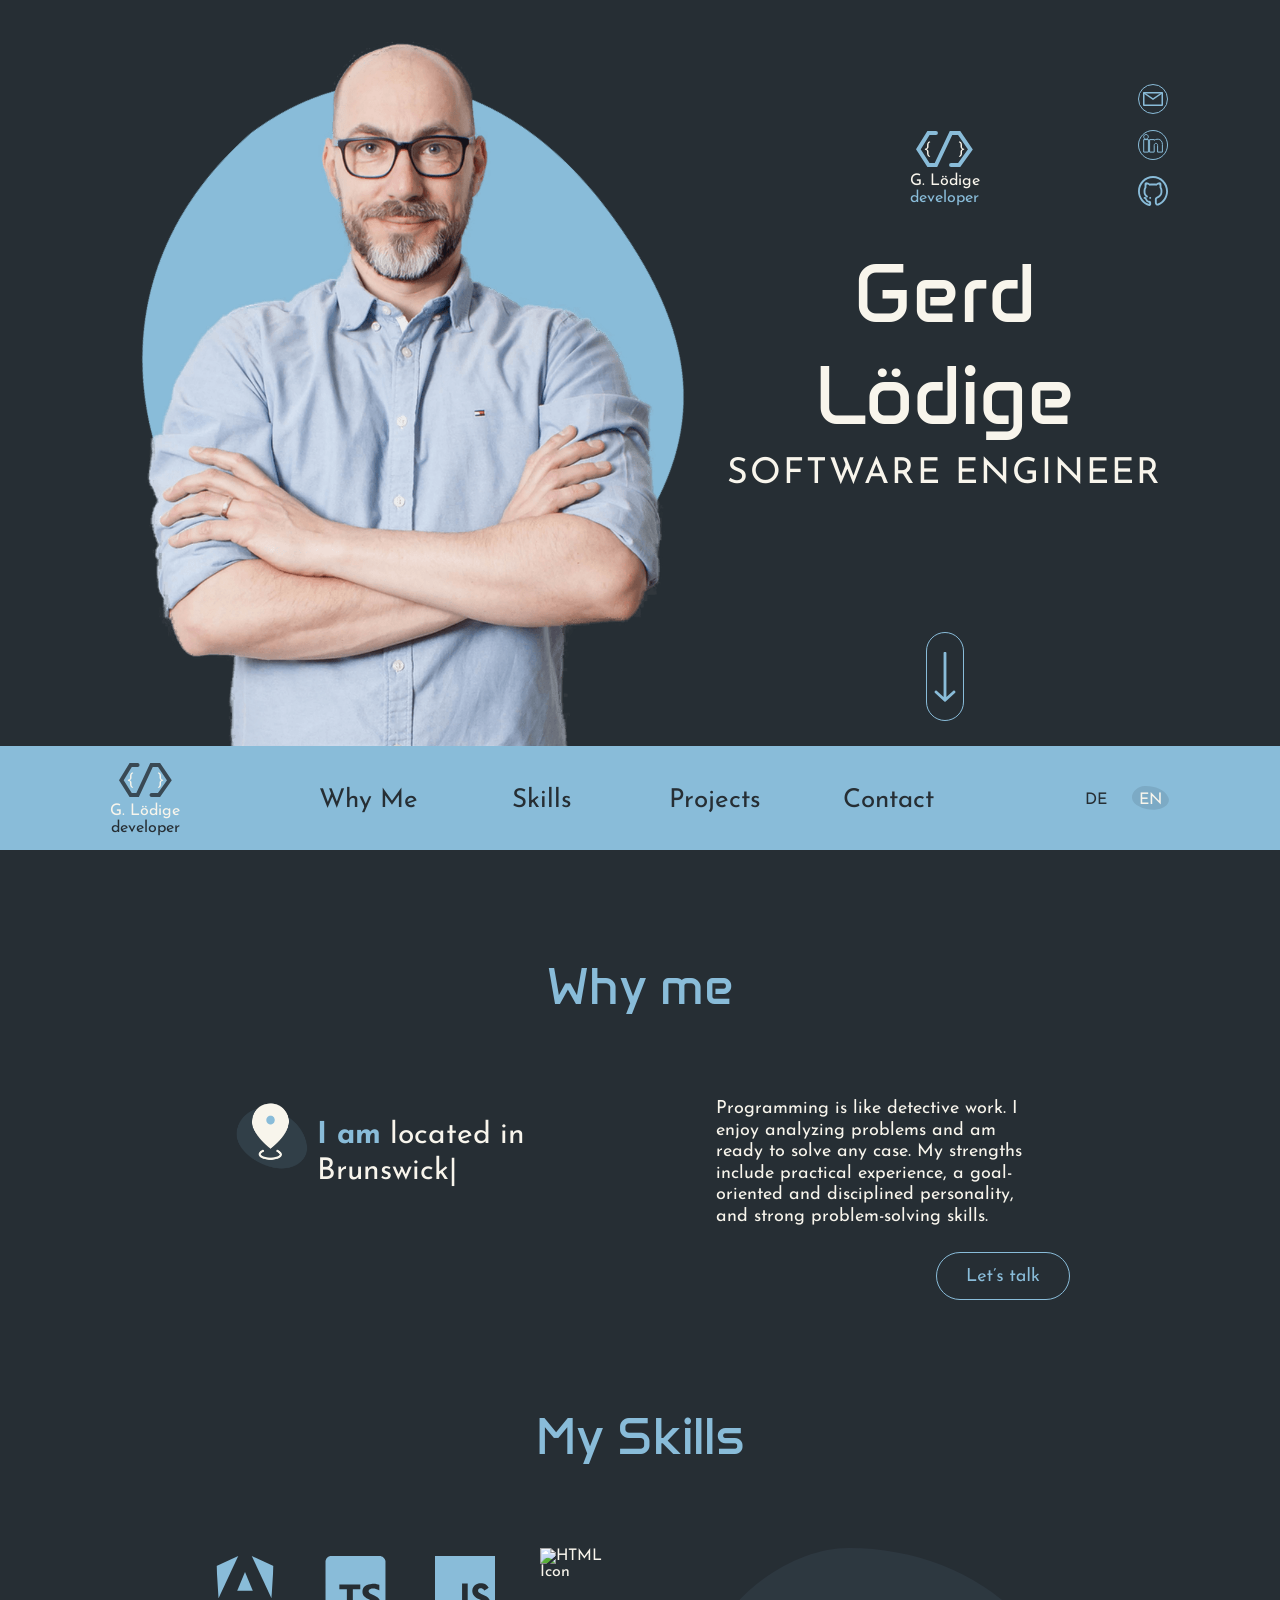
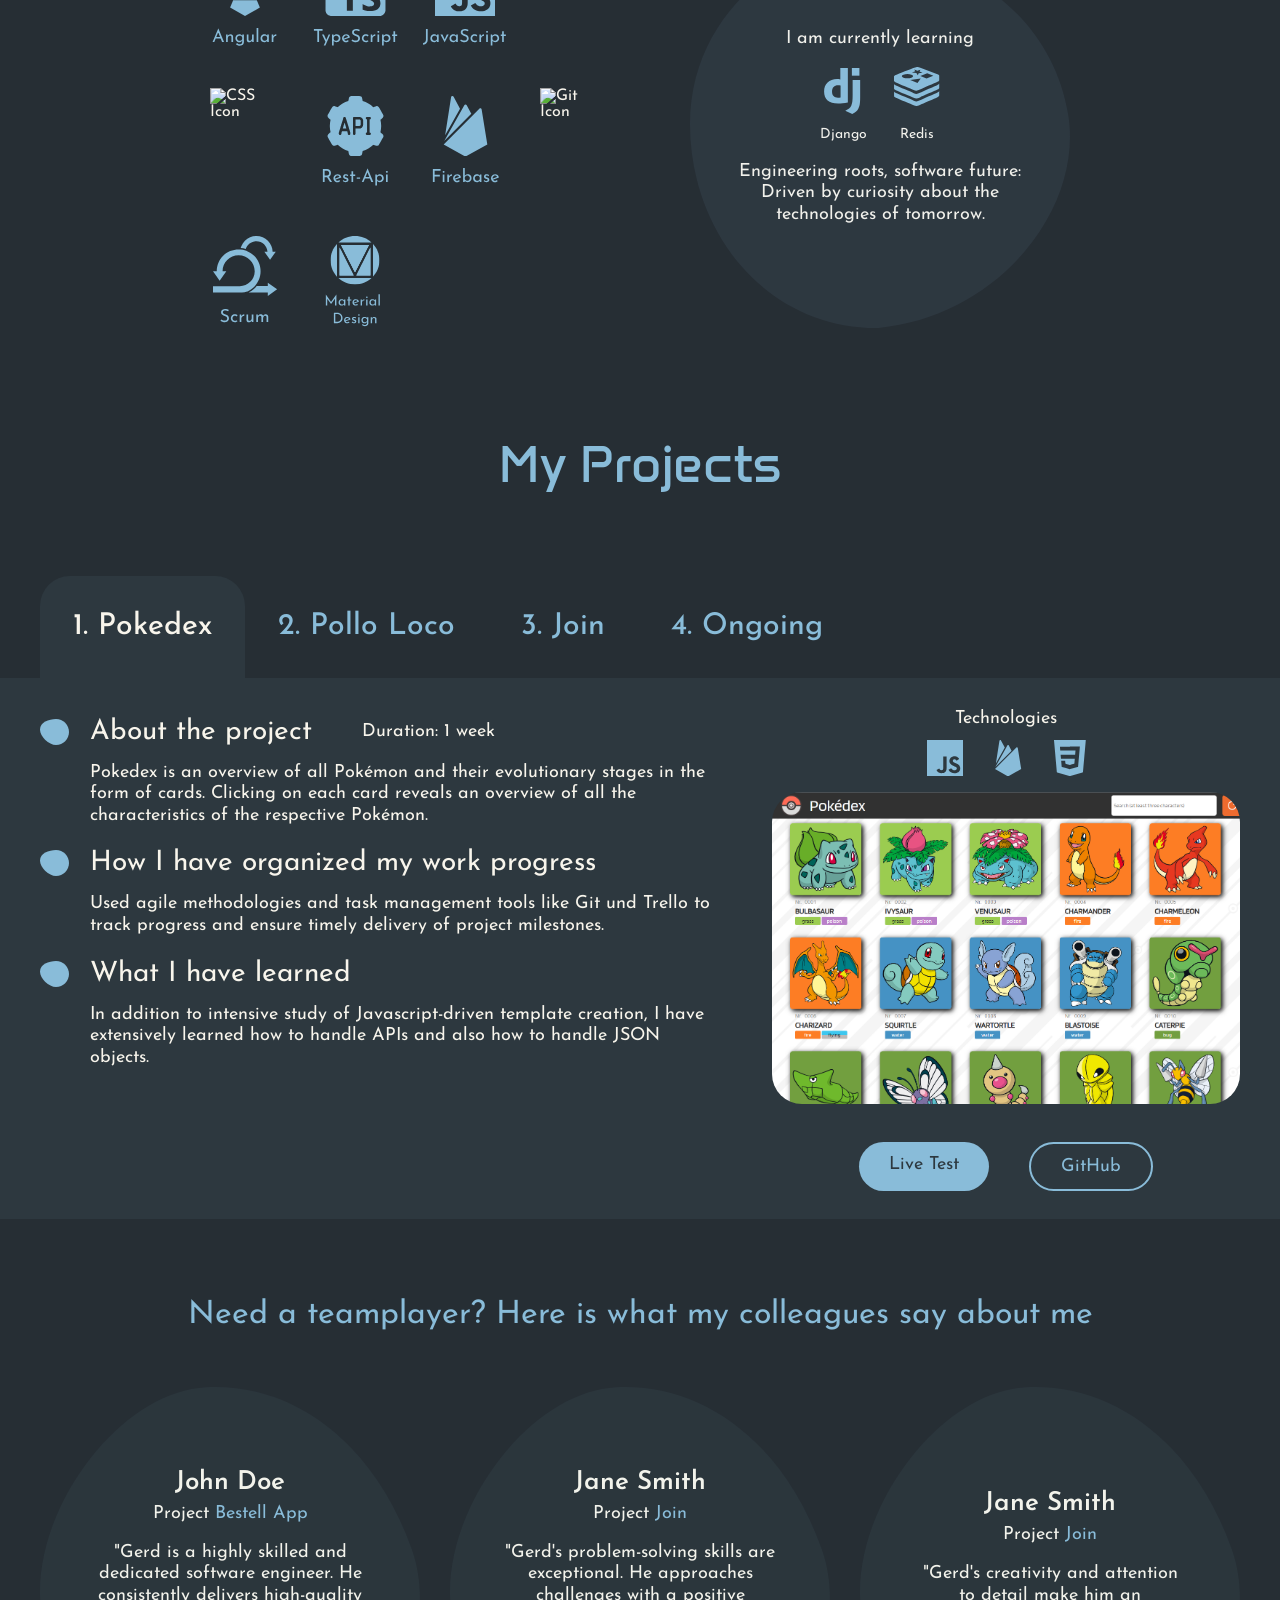
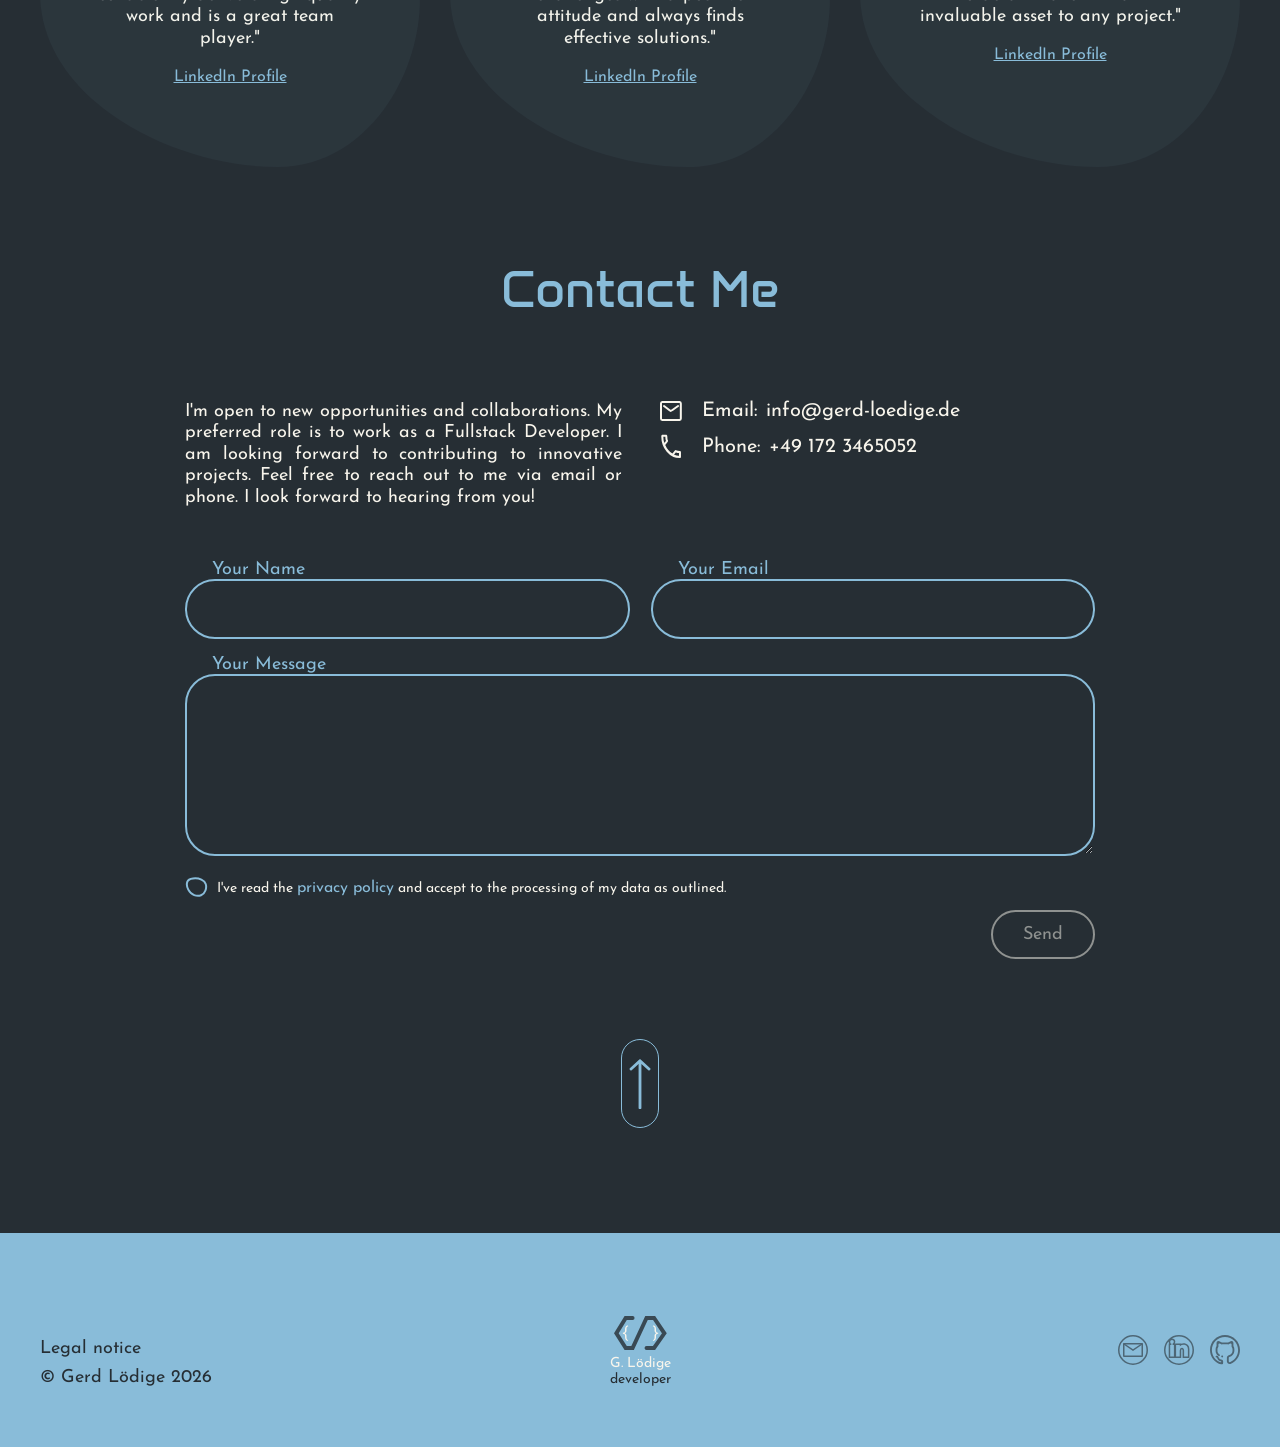
==== commit 4202eb2a: "update resp. mode for contact section and footer" ====
--- a/index.html
+++ b/index.html
@@ -82,8 +82,10 @@
                 </div>
                 <div class="hero_arrow_down">
                     <a href="#why_me_section" class="arrow_swap_vertical">
-                        <img src="./assets/icons/arrow_down_hover.svg" class="button_hover" alt="Arrow Down Hover Icon">
-                        <img src="./assets/icons/arrow_down_default.svg" class="button_default" alt="Arrow Down Icon">
+                        <img src="./assets/icons/arrow_down_hover.svg" class="button_hover desktop" alt="Arrow Down Hover Icon">
+                        <img src="./assets/icons/arrow_down_default.svg" class="button_default desktop" alt="Arrow Down Icon">
+                        <img src="./assets/icons/arrow_down_mobile_onpress.svg" class="button_press mobile" alt="Arrow Down Press Icon">
+                        <img src="./assets/icons/arrow_down_mobile_default.svg" class="button_default_mobile mobile" alt="Arrow Down Mobile Default Icon">
                     </a>
                 </div>
             </div>
@@ -547,14 +549,18 @@
                             <label for="accept_policy" id="accept_policy_label">I've read the <a href="privacy_policy.html">privacy policy</a> and accept to the processing of my data as outlined.</label>
                             <span class="error_policy d-none" id="error_policy">Please accept the privacy policy.</span>
                         </div>
+                    </div>
+                    <div class="send_button_container">
                         <button type="submit" disabled id="send_button">Send</button>
                     </div>
                 </form>
             </div>
             <div class="contact_arrow_up">
                 <a href="#hero_section" class="arrow_swap_vertical">
-                    <img src="./assets/icons/arrow_up_hover.svg" class="button_hover" alt="Arrow Up Hover Icon">
-                    <img src="./assets/icons/arrow_up_default.svg" class="button_default" alt="Arrow Up Icon">
+                    <img src="./assets/icons/arrow_up_hover.svg" class="button_hover desktop" alt="Arrow Up Hover Icon">
+                    <img src="./assets/icons/arrow_up_default.svg" class="button_default desktop" alt="Arrow Up Icon">
+                    <img src="./assets/icons/arrow_up_mobile_onpress.svg" class="button_press mobile" alt="Arrow Up Press Icon">
+                    <img src="./assets/icons/arrow_up_mobile_default.svg" class="button_default_mobile mobile" alt="Arrow Up Mobile Default Icon">
                 </a>
             </div>
         </section>
@@ -565,29 +571,31 @@
                 <a href="./html/legal_notice.html">Legal notice</a>
                 <span>&copy; Gerd Lödige 2026</span>
             </div>
-            <div class="nav_logo">
-                <a href="#hero_section" class="logo_hero footer">
-                    <img src="./assets/icons/logo_icon_dark.svg" alt="Logo Icon">
-                    <p class="name">G. Lödige</p>
-                    <p>developer</p>
-                </a>
-            </div>
-           <div class="social_media footer">
-                <a href="#contact_section" target="_blank">
-                    <img src="./assets/icons/mail_icon_dark.svg" class="social_media_default" alt="Email Icon">
-                    <img src="./assets/icons/mail_icon_white.svg" class="social_media_hover" alt="Email Icon Hover">
-                </a>
-                <a href="https://www.linkedin.com/in/gerd-lödige-4a08802a9/" target="_blank">
-                    <img src="./assets/icons/linkedIn_icon_dark.svg" class="social_media_default" alt="LinkedIn Icon">
-                    <img src="./assets/icons/linkedIn_icon_white.svg" class="social_media_hover" alt="LinkedIn Icon Hover">
-                </a>
-                <a href="https://github.com/gloedige" target="_blank">
-                    <img src="./assets/icons/github_icon_dark.svg" class="social_media_default" alt="GitHub Icon">
-                    <img src="./assets/icons/github_icon_white.svg" class="social_media_hover" alt="GitHub Icon Hover">
-                </a>
-            </div>
-        </footer>
-    </div>
+            <div class = "footer_container_right">
+                <div class="nav_logo">
+                    <a href="#hero_section" class="logo_hero footer">
+                        <img src="./assets/icons/logo_icon_dark.svg" alt="Logo Icon">
+                        <p class="name">G. Lödige</p>
+                        <p>developer</p>
+                    </a>
+                </div>
+                <div class="social_media footer">
+                    <a href="#contact_section" target="_blank">
+                        <img src="./assets/icons/mail_icon_dark.svg" class="social_media_default" alt="Email Icon">
+                        <img src="./assets/icons/mail_icon_white.svg" class="social_media_hover" alt="Email Icon Hover">
+                    </a>
+                    <a href="https://www.linkedin.com/in/gerd-lödige-4a08802a9/" target="_blank">
+                        <img src="./assets/icons/linkedIn_icon_dark.svg" class="social_media_default" alt="LinkedIn Icon">
+                        <img src="./assets/icons/linkedIn_icon_white.svg" class="social_media_hover" alt="LinkedIn Icon Hover">
+                    </a>
+                    <a href="https://github.com/gloedige" target="_blank">
+                        <img src="./assets/icons/github_icon_dark.svg" class="social_media_default" alt="GitHub Icon">
+                        <img src="./assets/icons/github_icon_white.svg" class="social_media_hover" alt="GitHub Icon Hover">
+                    </a>
+                </div>
+            </div>
+            </footer>
+        </div>
     
 </body>
 </html>
--- a/style.css
+++ b/style.css
@@ -209,12 +209,15 @@
 }
 
 .button_default,
-.button_hover{
+.button_hover,
+.button_press,
+.button_default_mobile{
     position: absolute;
     transition: opacity 0.3s;
 }
 
-.button_hover{
+.button_hover,
+.button_press{
     position: absolute;
     opacity: 0;
 }
@@ -224,11 +227,13 @@
 }
 
 .arrow_swap_vertical:hover .button_default,
-.arrow_swap_horizontal:hover .button_default{
+.arrow_swap_horizontal:hover .button_default,
+.arrow_swap_vertical:active .button_default_mobile{
     opacity: 0;
 }
 
 .arrow_swap_vertical:hover .button_hover,
+.arrow_swap_vertical:active .button_press,
 .arrow_swap_horizontal:hover .button_hover{
     opacity: 1;
 }
@@ -1094,8 +1099,12 @@
 }
 
 .missing_inputs {
+    border-color: #E44C36 !important;
+}
+
+.form_container .input_container input.missing_inputs::placeholder,
+.form_container .input_container textarea.missing_inputs::placeholder{
     color: #E44C36 !important;
-    border-color: #E44C36 !important;
 }
 
 .missing_input_title {
@@ -1128,7 +1137,6 @@
     flex-direction: row;
     gap: 8px;
     font-size: 14px;
-    height: 80px;
     position: relative;
 }
 
@@ -1138,7 +1146,13 @@
     font-size: 16px;
 }
 
-.accept_policy_container button{
+.send_button_container{
+    display: flex;
+    justify-content: flex-end;
+    margin-top: 10px;
+}
+
+.send_button_container button{
     background-color: transparent;
     border: 2px solid #89BCD9;
     border-radius: 30px;
@@ -1148,12 +1162,9 @@
     font-family: 'Josefin';
     box-sizing: border-box;
     cursor: pointer;
-    position: absolute;
-    right: 0;
-    bottom: 0;
-}
-
-.accept_policy_container button:disabled{
+}
+
+.send_button_container button:disabled{
     border-color: #8F9290 !important;
     color: #8F9290 !important;
     cursor: auto !important;
@@ -1172,17 +1183,22 @@
     margin-top: 4px;
 }
 
+.arrow_swap_vertical .button_press.mobile,
+.arrow_swap_vertical .button_default_mobile.mobile{
+    display: none;
+}
+
 footer{
     display: flex;
     flex-direction: row;
     align-items: end;
     justify-content: space-between;
-    gap: 16px;
-    padding: 81px 112px 61px 112px;
-    width: 100%;
-    max-width: 1440px;
+    /* gap: 16px; */
+    width: 100%;
     box-sizing: border-box;
-    margin: 0 auto;
+    padding: 0 20px;
+    margin: 80px auto 60px auto;
+    max-width: 1240px;
 }
 
 .social_media.footer{
@@ -1207,8 +1223,18 @@
     color: #F8F5EC;
 }
 
+.footer_container_right{
+    --width_nav_logo: 300px;
+    display: flex;
+    flex-direction: row;
+    align-items: center;
+    width: calc(50% + var(--width_nav_logo) / 2);
+    justify-content: space-between;
+}
+
 .logo_hero.footer{
     margin: 0;
+    width: 80px;
 }
 
 .logo_hero.footer p{
--- a/styles/responsive.css
+++ b/styles/responsive.css
@@ -297,6 +297,11 @@
     .text_bubble_container a{
         padding: 0 21px 0 50px;
     }
+
+    .footer_container_right {
+        --width_nav_logo: 152px;
+        width: calc(50% + var(--width_nav_logo) / 2);
+    }
     
 }
 
@@ -594,6 +599,53 @@
         opacity: 1;
     }
 
+    .send_button_container{
+        margin-top: 24px;
+    }
+
+    .arrow_swap_vertical .button_default.desktop,
+    .arrow_swap_vertical .button_hover.desktop{
+        display: none;
+    }
+
+    .arrow_swap_vertical .button_press.mobile,
+    .arrow_swap_vertical .button_default_mobile.mobile{
+        display: block;
+    }
+    
+    .footer_container_right{
+        flex-direction: column;
+        gap: 32px;
+    }
+    .footer_container_left{
+        flex-direction: row;
+        gap: 32px;
+    }
+
+    footer {
+        flex-direction: column-reverse;
+        align-items: center;
+        gap: 32px;
+        margin: 30px auto;
+    }
+
+    .footer_container_left a:hover{
+        color: #262E34;
+    }
+
+    .footer_container_left a:active{
+        color: #F8F5EC;
+    }
+
+    .social_media a:active .social_media_default,
+    .social_media a:hover .social_media_hover{
+        opacity: 0;
+    }
+
+    .social_media a:active .social_media_hover,
+    .social_media a:hover .social_media_default{
+        opacity: 1;
+    }
 }
 
 @media (max-width: 440px){
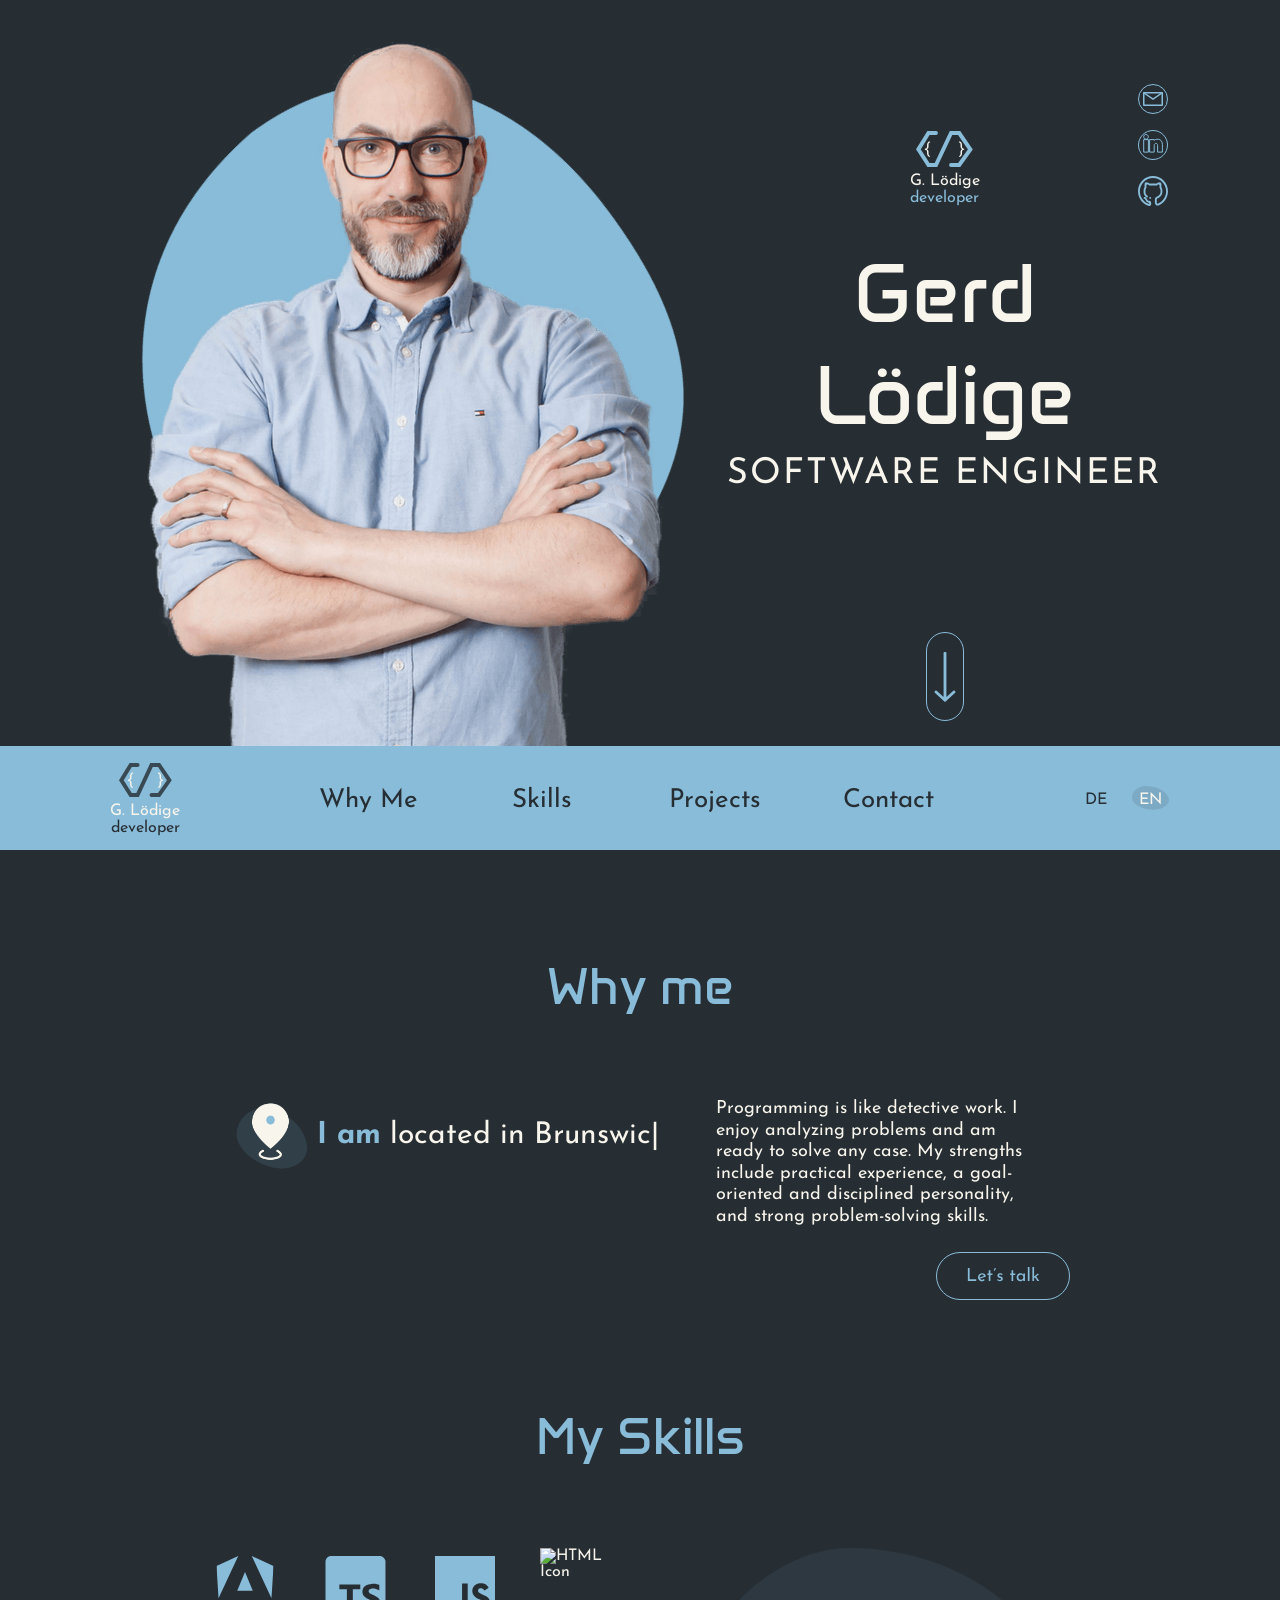
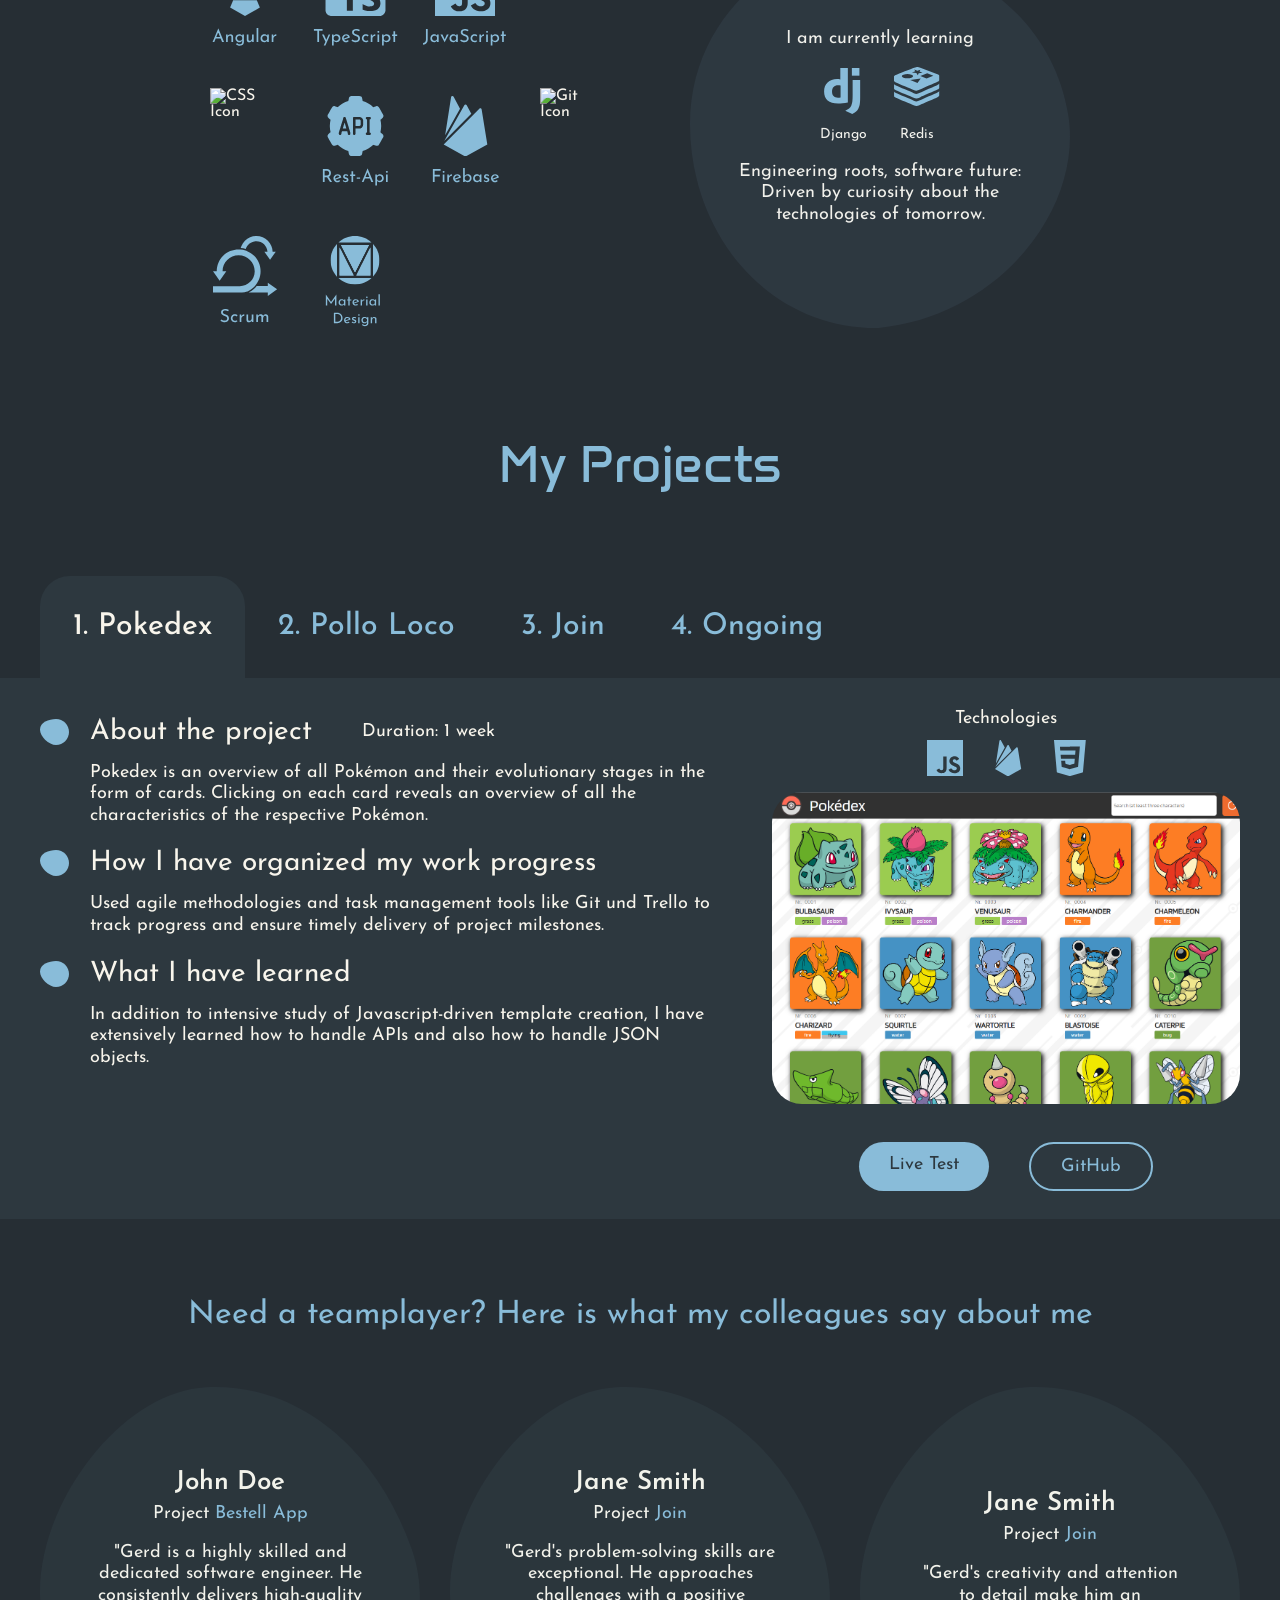
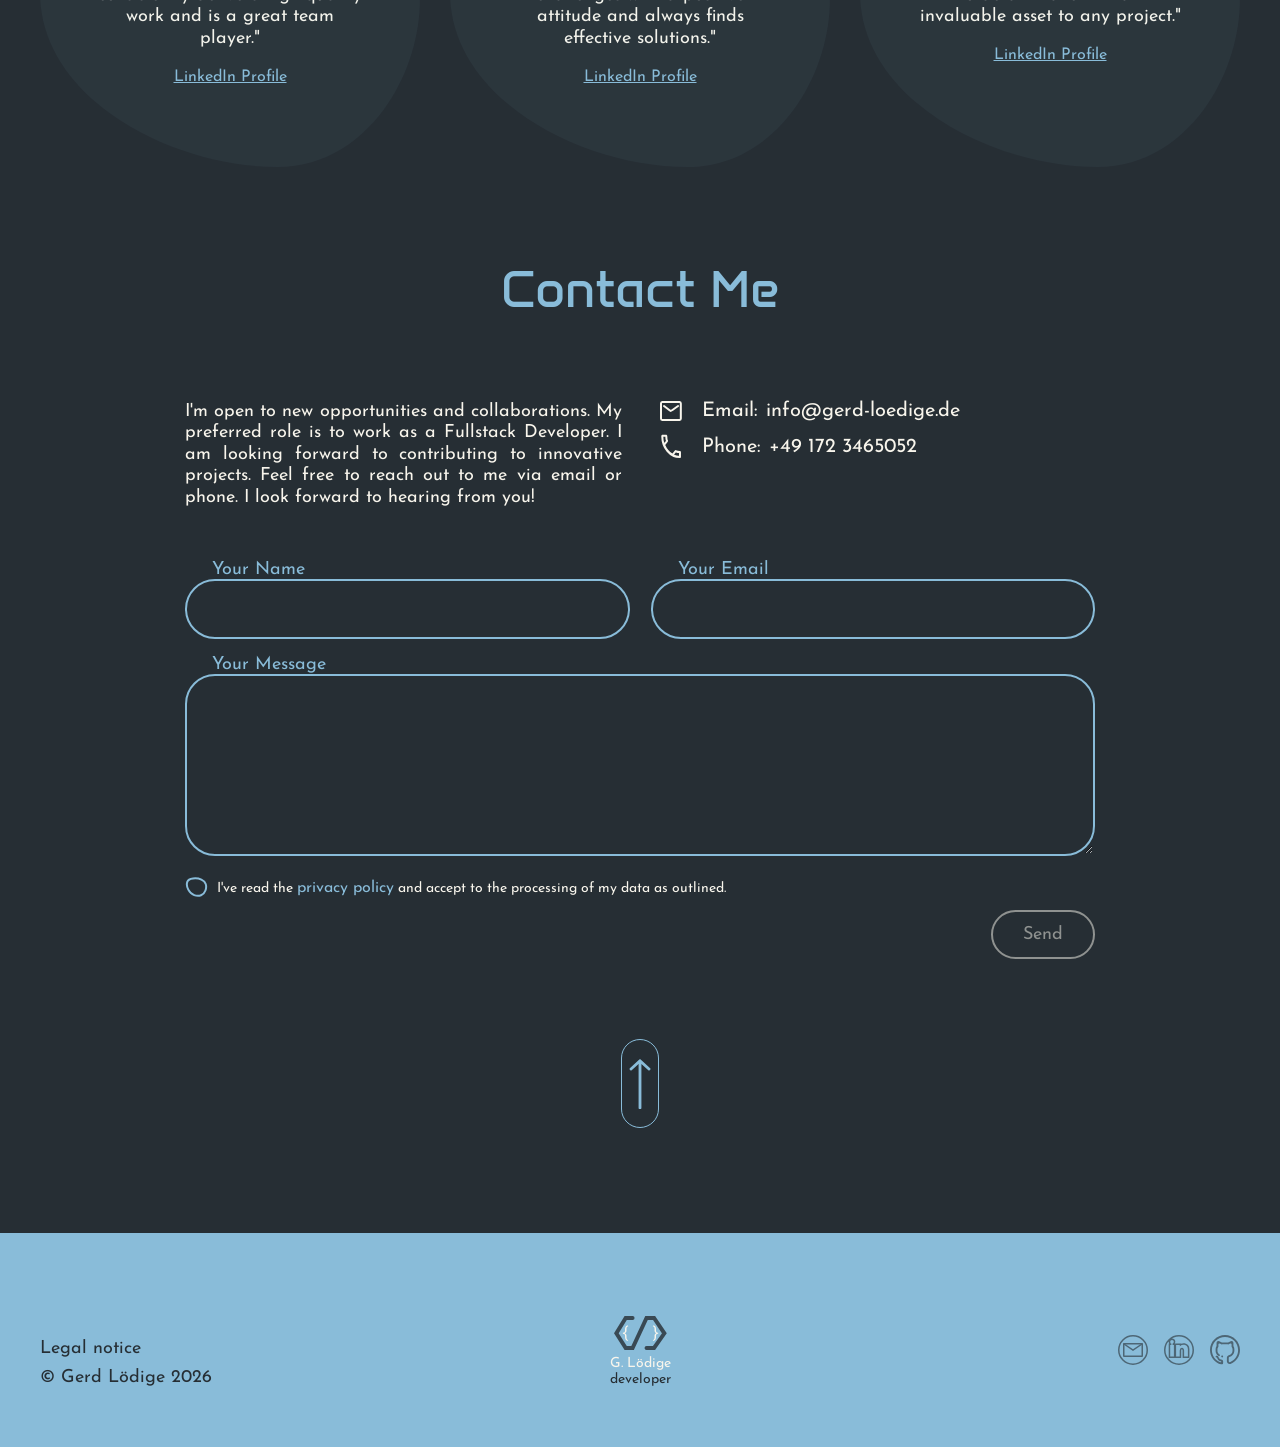
==== commit 1c7e8b4b: "sync german index with resp. updates from en index" ====
--- a/index.html
+++ b/index.html
@@ -62,7 +62,7 @@
                             <p>developer</p>
                     </div>
                     <div class="social_media">
-                        <a href="#contact_section" target="_blank">
+                        <a href="#contact_section">
                             <img src="./assets/icons/mail_logo.svg" class="social_media_default" alt="Email Icon">
                             <img src="./assets/icons/mail_icon_hover_blue.svg" class="social_media_hover" alt="Email Icon Hover">
                         </a>
@@ -229,7 +229,7 @@
                 </div>
             </div>
             <div class="skill_link_container">
-                <a href="#contact_section" class="link_blue" target="_blank">Let's Talk</a>
+                <a href="#contact_section" class="link_blue">Let's Talk</a>
             </div>
 
         </section>
@@ -253,10 +253,10 @@
             </menu>
             <div class="project_overview_wrapper">
                 <div class="project_overview" id="project_pokedex">
-                     <div class="project_links_mobile">
-                            <a href="https://yourusername.github.io/pokedex" class="link_blue" target="_blank">Live Test</a>
-                            <a href="https://github.com/gloedige/Pokedex" class="link_transparent" target="_blank">GitHub</a>
-                        </div>
+                    <div class="project_links_mobile">
+                        <a href="https://yourusername.github.io/pokedex" class="link_blue" target="_blank">Live Test</a>
+                        <a href="https://github.com/gloedige/Pokedex" class="link_transparent" target="_blank">GitHub</a>
+                    </div>
                     <article>
                         <div class="single_project_info">
                             <div class="single_project_headline">
@@ -301,9 +301,9 @@
                 </div>
                 <div class="project_overview" id="project_pollo_loco">
                     <div class="project_links_mobile">
-                            <a href="https://yourusername.github.io/el_pollo_loco" class="link_blue" target="_blank">Live Test</a>
-                            <a href="https://github.com/gloedige/El_Pollo_Loco" class="link_transparent" target="_blank">GitHub</a>
-                        </div>
+                        <a href="https://yourusername.github.io/el_pollo_loco" class="link_blue" target="_blank">Live Test</a>
+                        <a href="https://github.com/gloedige/El_Pollo_Loco" class="link_transparent" target="_blank">GitHub</a>
+                    </div>
                     <article>
                         <div class="single_project_info">
                             <div class="single_project_headline">
@@ -347,10 +347,10 @@
                     </div>
                 </div>
                 <div class="project_overview" id="project_join">
-                        <div class="project_links_mobile">
-                            <a href="https://yourusername.github.io/join" class="link_blue" target="_blank">Live Test</a>
-                            <a href="https://github.com/gloedige/Join" class="link_transparent" target="_blank">GitHub</a>
-                        </div>
+                    <div class="project_links_mobile">
+                        <a href="https://yourusername.github.io/join" class="link_blue" target="_blank">Live Test</a>
+                        <a href="https://github.com/gloedige/Join" class="link_transparent" target="_blank">GitHub</a>
+                    </div>
                     <article>
                         <div class="single_project_info">
                             <div class="single_project_headline">
@@ -358,7 +358,7 @@
                                 <h3>About the project</h3>
                                 <span class="project_duration">Duration: 5 weeks</span>
                             </div>
-                            <span>Join is a Kanban tool for classic task management. After logging in, users can access a summary of all their tasks. New tasks can also be added. The board page displays all tasks categorized by type. Additionally, there is a page with all contacts.</span>
+                            <span>Join is a Kanban tool for classic task management. After logging in, users can access a summary of all their tasks. New tasks can also be added. The board page displays all tasks categorized by type.</span>
                         </div>
                         <div class="single_project_info">
                             <div class="single_project_headline">
@@ -580,7 +580,7 @@
                     </a>
                 </div>
                 <div class="social_media footer">
-                    <a href="#contact_section" target="_blank">
+                    <a href="#contact_section">
                         <img src="./assets/icons/mail_icon_dark.svg" class="social_media_default" alt="Email Icon">
                         <img src="./assets/icons/mail_icon_white.svg" class="social_media_hover" alt="Email Icon Hover">
                     </a>
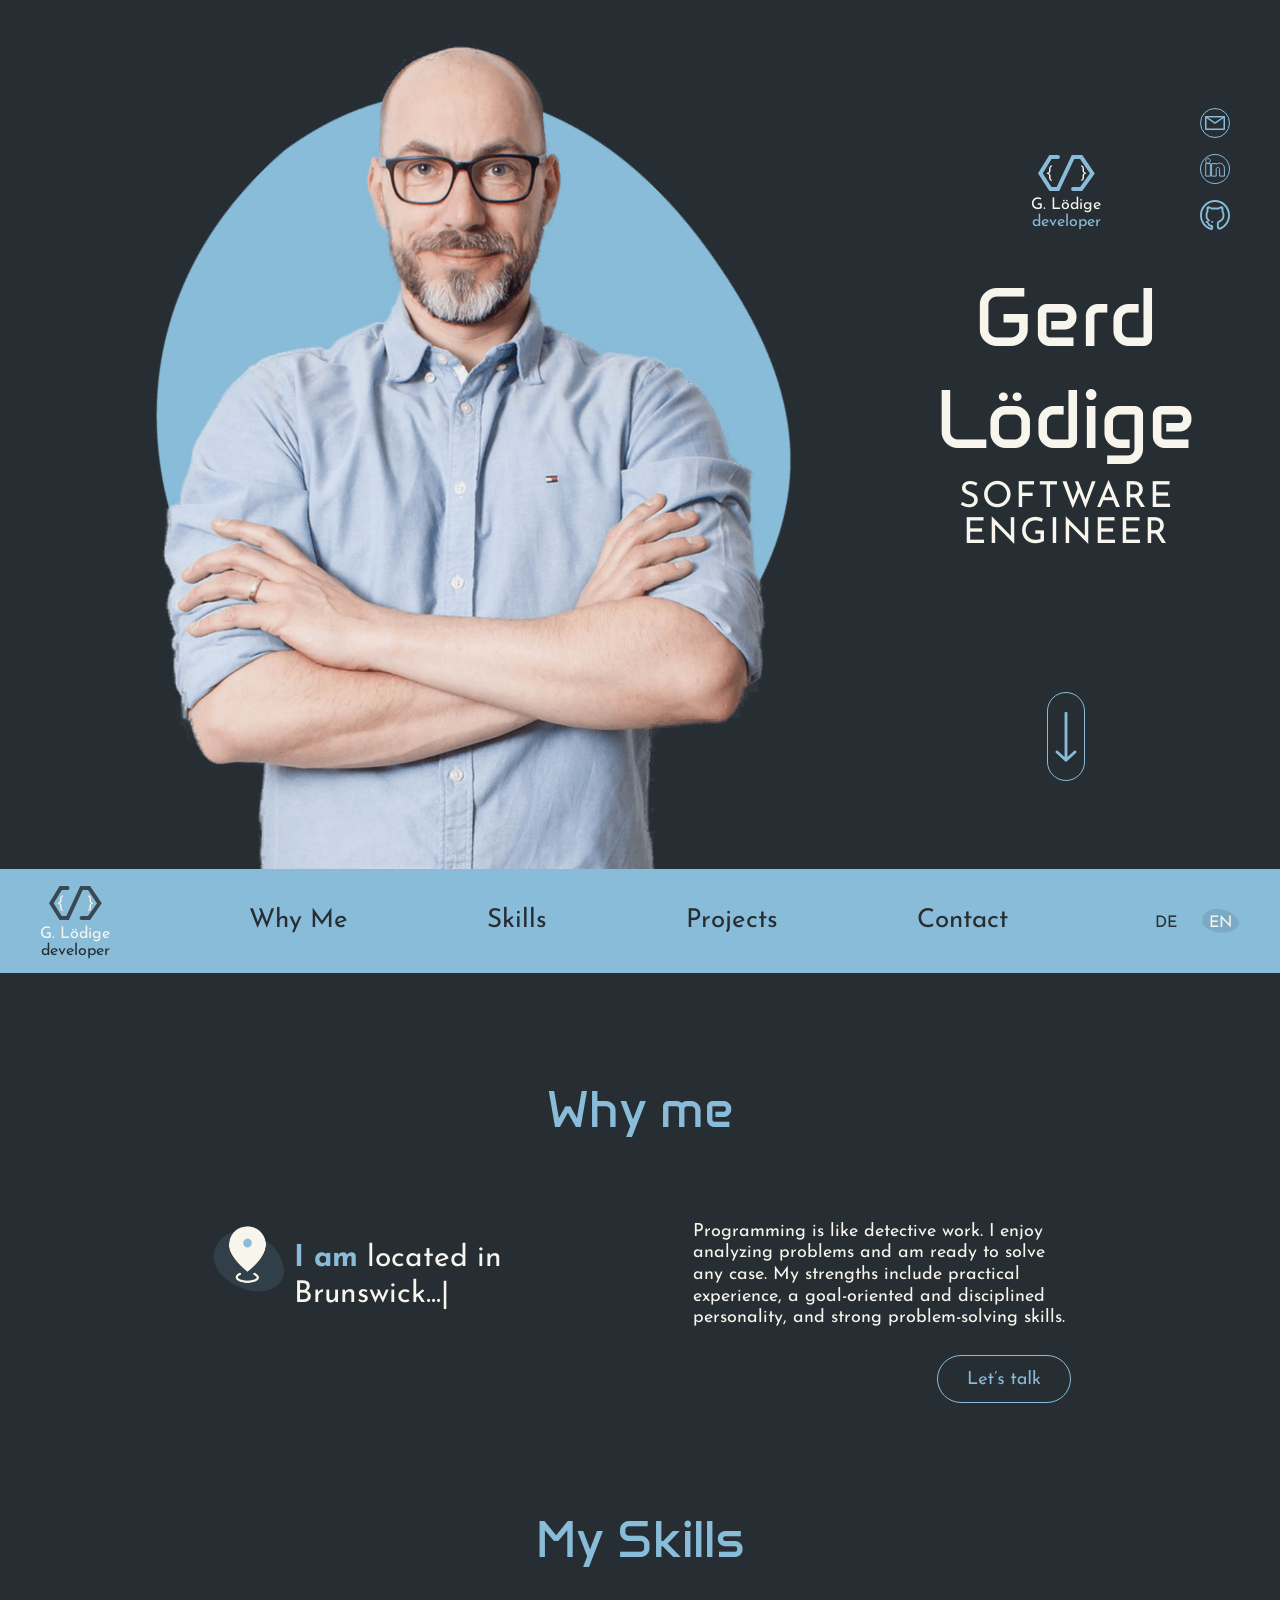
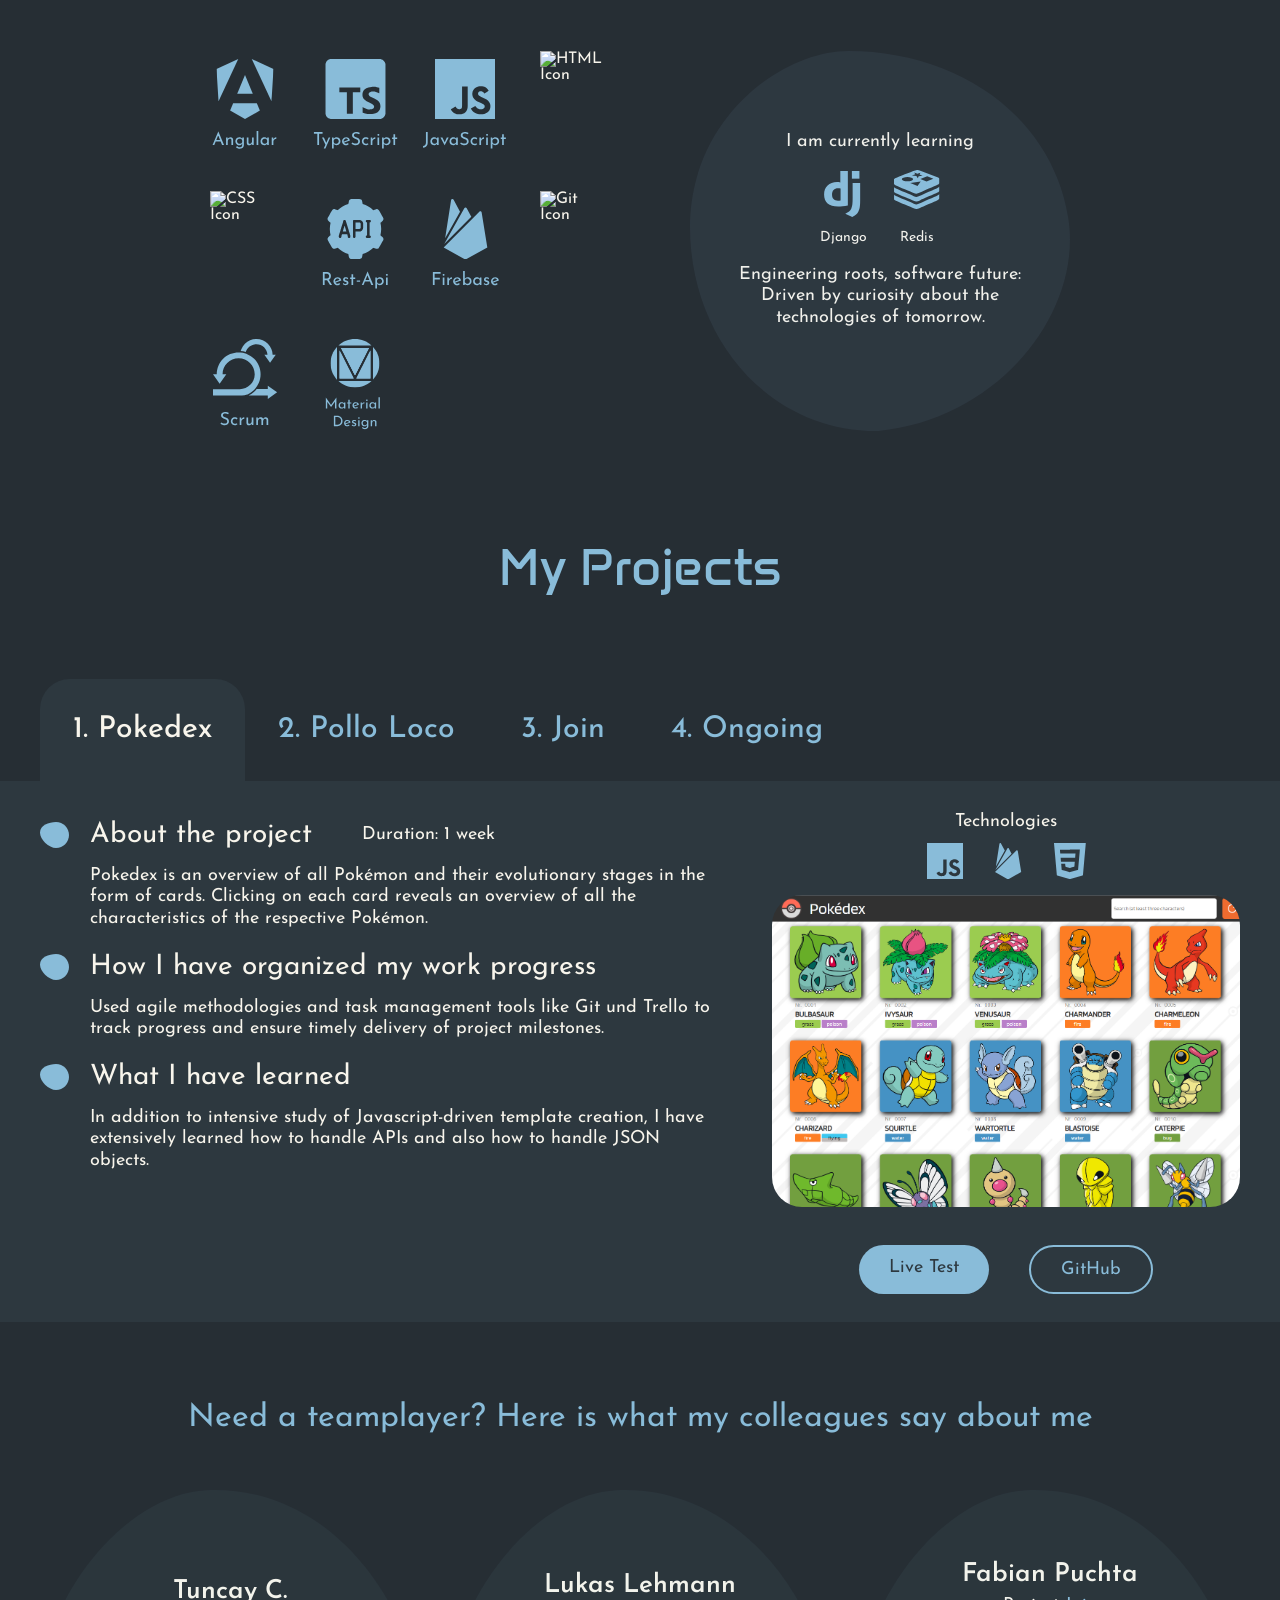
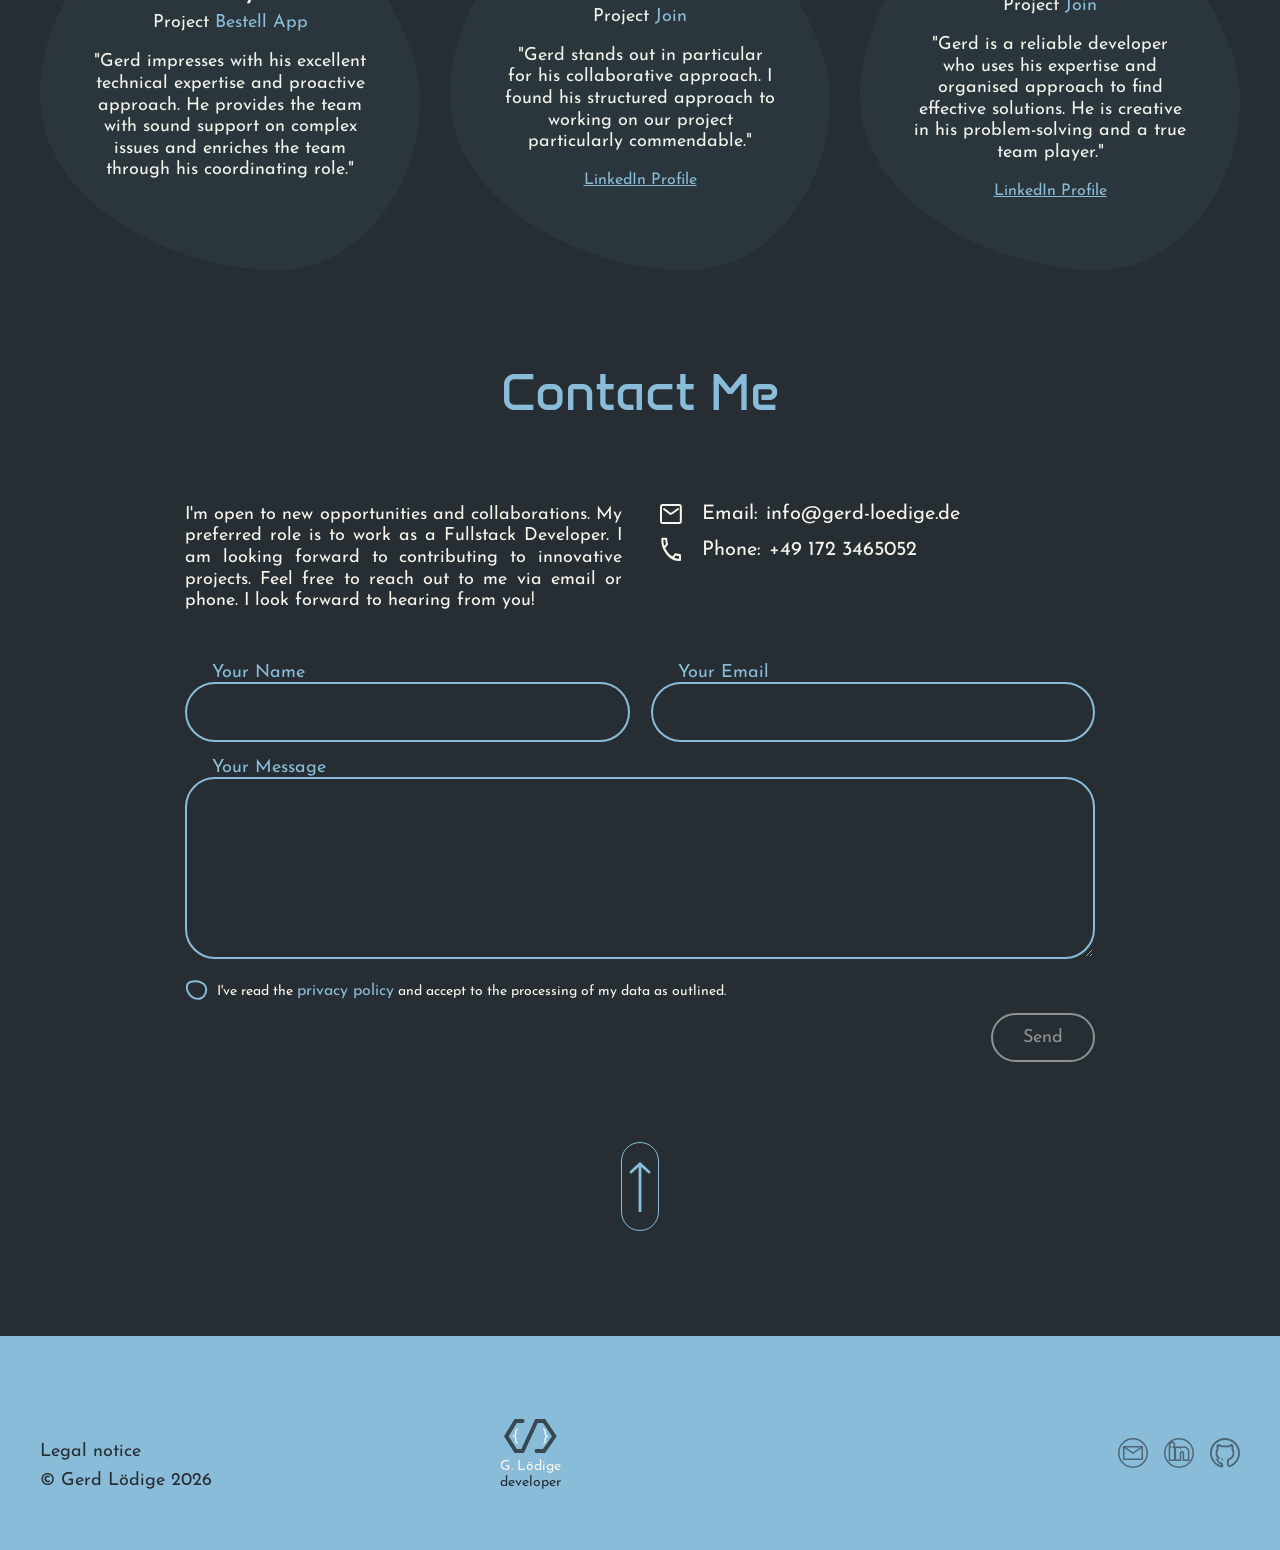
==== commit 0e34cbf0: "update refernce section with real statements" ====
--- a/index.html
+++ b/index.html
@@ -432,42 +432,41 @@
                     <img src="./assets/img/bubble_reference_default.svg" class="reference_background_default" alt="Background Image">
                     <img src="./assets/img/bubble_reference_mobile.svg" class="reference_background_mobile" alt="Background Image">
                     <div class="reference_contact_details">
-                        <p class="reference_name">John Doe</p>
+                        <p class="reference_name">Tuncay C.</p>
                         <p class="reference_project">Project <span>Bestell App</span></p>
                     </div>
 
                     <div class="reference_text">
-                        <p>"Gerd is a highly skilled and dedicated software engineer. He consistently delivers high-quality work and is a great team player."</p>
-                    </div>
-                    <a href='#'>LinkedIn Profile</a>
+                        <p>"Gerd impresses with his excellent technical expertise and proactive approach. He provides the team with sound support on complex issues and enriches the team through his coordinating role."</p>
+                    </div>
                 </div>
                 <div class="text_bubble_container">
                     <img src="./assets/img/bubble_reference_hover.svg" class="reference_background_hover" alt="Background Image">
                     <img src="./assets/img/bubble_reference_default.svg" class="reference_background_default" alt="Background Image">
                     <img src="./assets/img/bubble_reference_mobile.svg" class="reference_background_mobile" alt="Background Image">
                     <div class="reference_contact_details">
-                        <p class="reference_name">Jane Smith</p>
+                        <p class="reference_name">Lukas Lehmann</p>
                         <p class="reference_project">Project <span>Join</span></p>
                     </div>
 
                     <div class="reference_text">
-                        <p>"Gerd's problem-solving skills are exceptional. He approaches challenges with a positive attitude and always finds effective solutions."</p>
-                    </div>
-                    <a href='#'>LinkedIn Profile</a>
+                        <p>"Gerd stands out in particular for his collaborative approach. I found his structured approach to working on our project particularly commendable."</p>
+                    </div>
+                    <a href='https://www.linkedin.com/in/lukas-lehmann-b7b5683bb/' target="_blank">LinkedIn Profile</a>
                 </div>
                 <div class="text_bubble_container">
                     <img src="./assets/img/bubble_reference_hover.svg" class="reference_background_hover" alt="Background Image">
                     <img src="./assets/img/bubble_reference_default.svg" class="reference_background_default" alt="Background Image">
                     <img src="./assets/img/bubble_reference_mobile.svg" class="reference_background_mobile" alt="Background Image">
                     <div class="reference_contact_details">
-                        <p class="reference_name">Jane Smith</p>
+                        <p class="reference_name">Fabian Puchta</p>
                         <p class="reference_project">Project <span>Join</span></p>
                     </div>
 
                     <div class="reference_text">
-                        <p>"Gerd's creativity and attention to detail make him an invaluable asset to any project."</p>
-                    </div>
-                    <a href='#'>LinkedIn Profile</a>
+                        <p>"Gerd is a reliable developer who uses his expertise and organised approach to find effective solutions. He is creative in his problem-solving and a true team player."</p>
+                    </div>
+                    <a href='https://www.linkedin.com/in/fabian-puchta-7ba7383b7/' target="_blank">LinkedIn Profile</a>
                 </div>
             </div>
         </section>
--- a/styles/burger.css
+++ b/styles/burger.css
@@ -11,6 +11,7 @@
   border-radius: 8px;
   overflow: hidden;
   transition: 0.175s;
+  margin-right: 12px;
 }
 
 .burger-2 {
--- a/style.css
+++ b/style.css
@@ -19,7 +19,6 @@
 
 .nav_wrapper{
     width: 100%;
-    z-index: 2;
     display: flex;
     justify-content: center;
     background-color: #89BCD9;
@@ -50,13 +49,11 @@
     flex-direction: row;
     justify-content: center;
     text-align: center;
-    padding-top: 40px;
+    padding: 40px 30px 0 30px;
     margin: 0 auto;
-    max-width: 1480px;
+    max-width: 1240px;
     width: 100%;
     height: 745px;
-    padding-left: 20px;
-    padding-right: 20px;
     box-sizing: border-box;
 }
 
@@ -245,7 +242,8 @@
     margin: 22px 25px 0 25px;
 }
 
-.portfolio_img_container img{
+.portfolio_img_container img,
+.menu_container_impressum img{
     position: absolute;
     bottom: 0;
     left: 50%;
@@ -279,17 +277,12 @@
 nav{
     display: flex;
     align-items: center;
-    max-width: 1440px;
-    width: 100%;
-    padding: 2px 0px;
-}
-
-.nav_logo{
-    display: flex;
-    flex-direction: column;
-    justify-content: center;
-    align-items: center;
-    padding: 0 110px;
+    max-width: 1240px;
+    width: 100%;
+    padding: 0px 20px;
+    box-sizing: border-box;
+    margin: 0 auto;
+    height: 104px;
 }
 
 .nav_logo p{
@@ -301,7 +294,6 @@
     flex-direction: row;
     justify-content: space-evenly;
     flex: 1;
-    gap: 16px;
 }
 
 .nav_logo a,
@@ -312,11 +304,7 @@
 .nav_menu a{
     color: #262E34;
     font-size: 26px;
-    padding: 39px 0 34px 0;
     transition: background-color 0.5s, color 0.5s;
-    display: flex;
-    justify-content: center;
-    width: 100%;
     white-space: nowrap;
 }
 
@@ -342,10 +330,7 @@
 .nav_language{
     display: flex;
     flex-direction: row;
-    justify-content: space-evenly;
     gap: 16px;
-    box-sizing: border-box;
-    padding: 36px 110px;
 }
 
 .nav_language a{
@@ -372,11 +357,12 @@
 .button_right_container{
     display: flex;
     justify-content: flex-end;
-    margin-top: 24px;
-    max-width: 860px;
-    width: 100%;
     height: 48px;
-
+    max-width: calc(860px + 22px + 24px);
+    width: 100%;
+    margin: 24px auto 0 auto;
+    padding: 0 22px 0 24px;
+    box-sizing: border-box;
 }
 
 .why_me,
@@ -401,7 +387,7 @@
     flex-direction: row;
     gap: 52px;
     justify-content: space-between;
-    max-width: 860px;
+    max-width: calc(860px + 22px + 24px);
     width: 100%;
     margin: 0 auto;
     padding: 0 22px 0 24px;
@@ -477,9 +463,10 @@
     flex-direction: row;
     width: 100%;
     gap: 80px;
-    max-width: 860px;
+    max-width: calc(860px + 2 * 23px);
     margin: 0 auto;
     padding: 0 23px;
+    box-sizing: border-box;
 }
 
 .skills_item_container{
@@ -1242,13 +1229,13 @@
 }
 
 .burger_menu{
-        z-index: 100;
-        position: relative;
-        bottom: 0;  
-        aspect-ratio: 1/1;
-        opacity: 0;
-        transition: opacity 0.5s ease;
-    }
+    z-index: 100;
+    position: relative;
+    bottom: 0;  
+    aspect-ratio: 1/1;
+    opacity: 0;
+    transition: opacity 0.5s ease;
+}
 
 @keyframes fadeIn {
     from { opacity: 0; }
--- a/styles/responsive.css
+++ b/styles/responsive.css
@@ -13,8 +13,6 @@
 
     .hero{
         height: auto;
-        padding: 16px clamp(39px, -223.8px + 29.2vw, 112px) 0 clamp(39px, -223.8px + 29.2vw, 112px);
-        box-sizing: border-box;
     }
 
     .hero_arrow_down{
@@ -79,6 +77,11 @@
         position: static;
         margin: 80px auto 0 auto;
     }
+
+    .portfolio_img_container{
+        max-width: unset;
+        margin: 0;
+    }
 }
 
 @media (max-width: 1150px){
@@ -125,28 +128,20 @@
         font-size: 22px;
     }
 
-    .nav_logo,
-    .nav_language{
-        padding-left: 36px;
-        padding-right: 36px;
-    }
-
     .why_me{
         margin-top: clamp(64px, 1.77px + 8.89vw, 104px);
     }
-
-    .why_me_container, 
-    .skills_container{
-        box-sizing: border-box;
-    }
-
+    
     .location_info .typing_active,
     .location_info .text_blue{
         font-size: 24px;
     }
-
+    
     .skills_container{
         gap: 40px;
+    }
+    .why_me_container{
+        gap: 24px;
     }
 
     .skills_item_container{
@@ -318,7 +313,6 @@
 
     .hero {
         flex-direction: column;
-        padding: 27px 42px 0 27px;
     }
 
     .hero_text_area{
@@ -345,7 +339,8 @@
         transform: translate(-50%, 0%);
     }
 
-    .header_mobile.d-none{
+    .header_mobile.d-none,
+    .hero.d-none{
         display: flex;
         justify-content: space-between;
     }
@@ -619,7 +614,8 @@
     }
     .footer_container_left{
         flex-direction: row;
-        gap: 32px;
+        justify-content: space-evenly;
+        width: 100%;
     }
 
     footer {
@@ -649,6 +645,18 @@
 }
 
 @media (max-width: 440px){
+    .hero{
+        padding: 40px 20px 0 20px;
+    }
+
+    .title p{
+        font-size: 20px;
+    }
+
+    .burger_menu_container {
+        gap: 24px;
+    }
+
     .why_me_container{
         align-items: flex-start;
     }
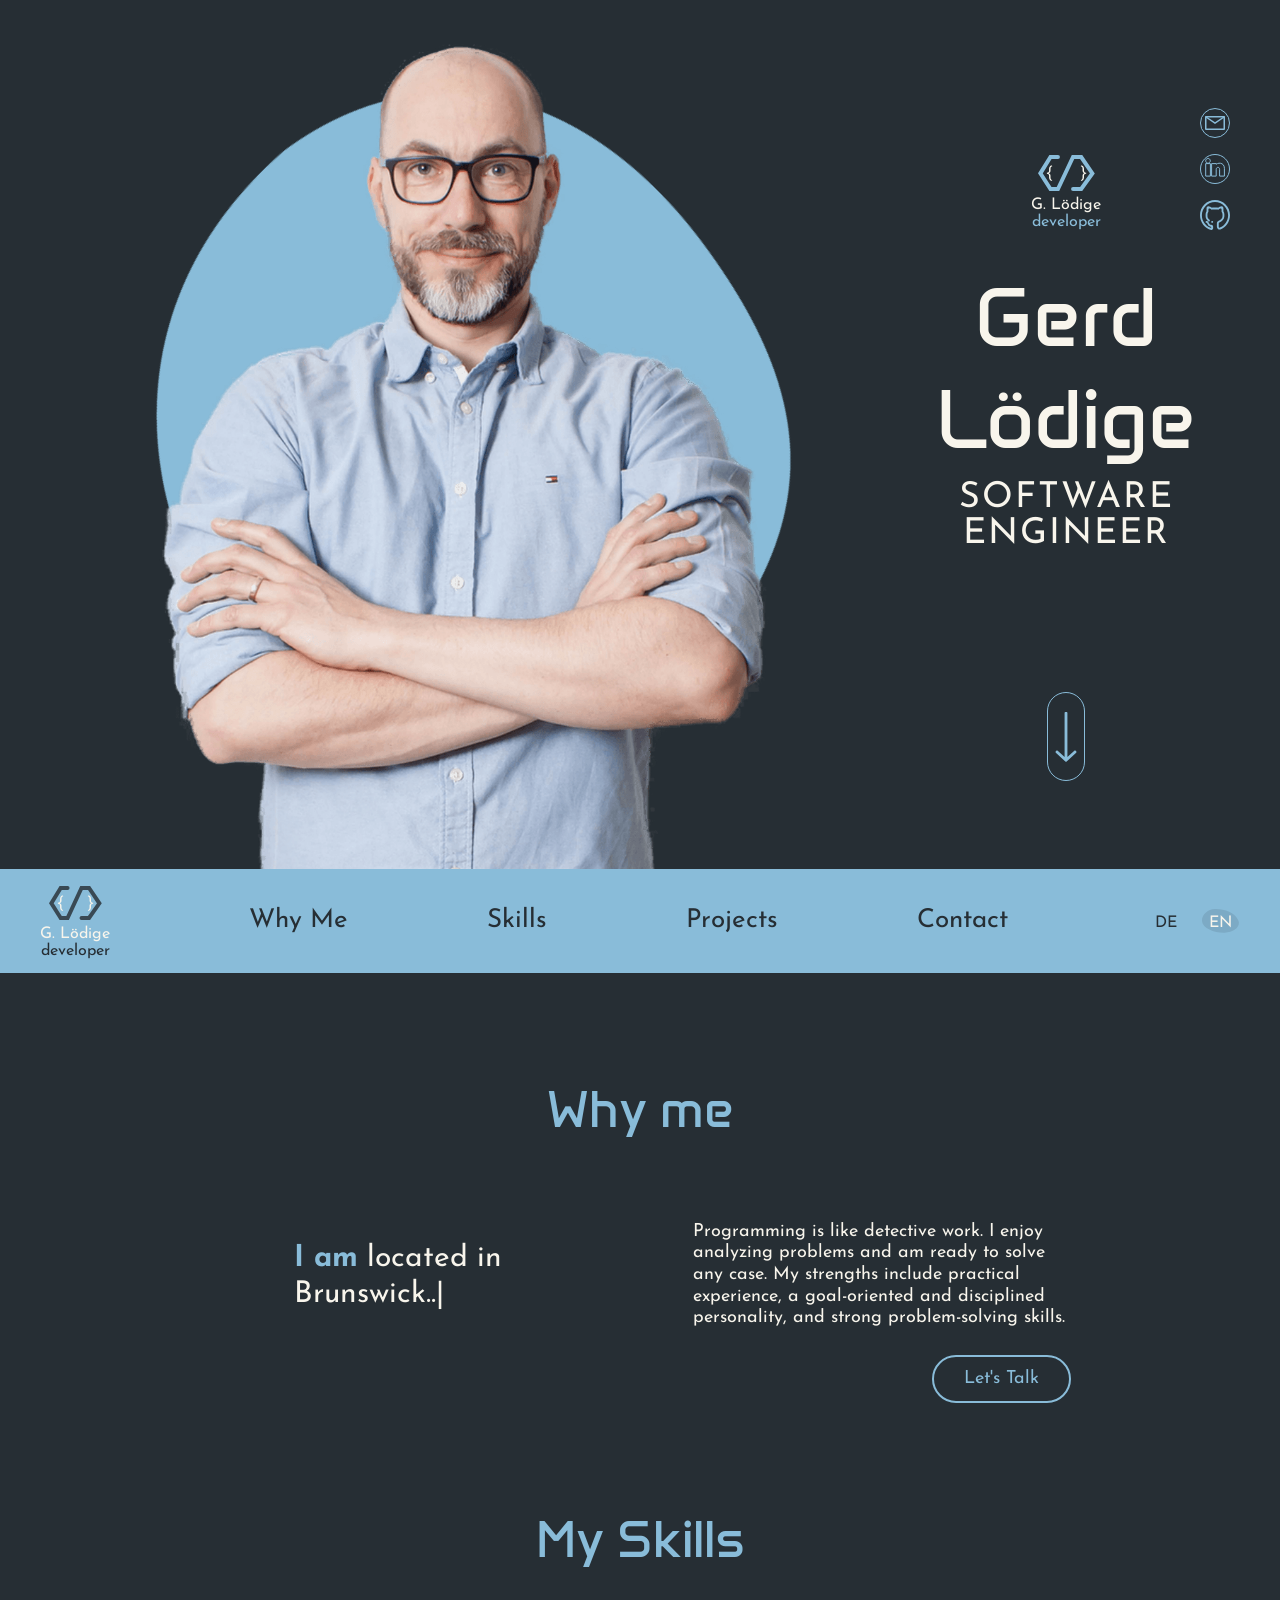
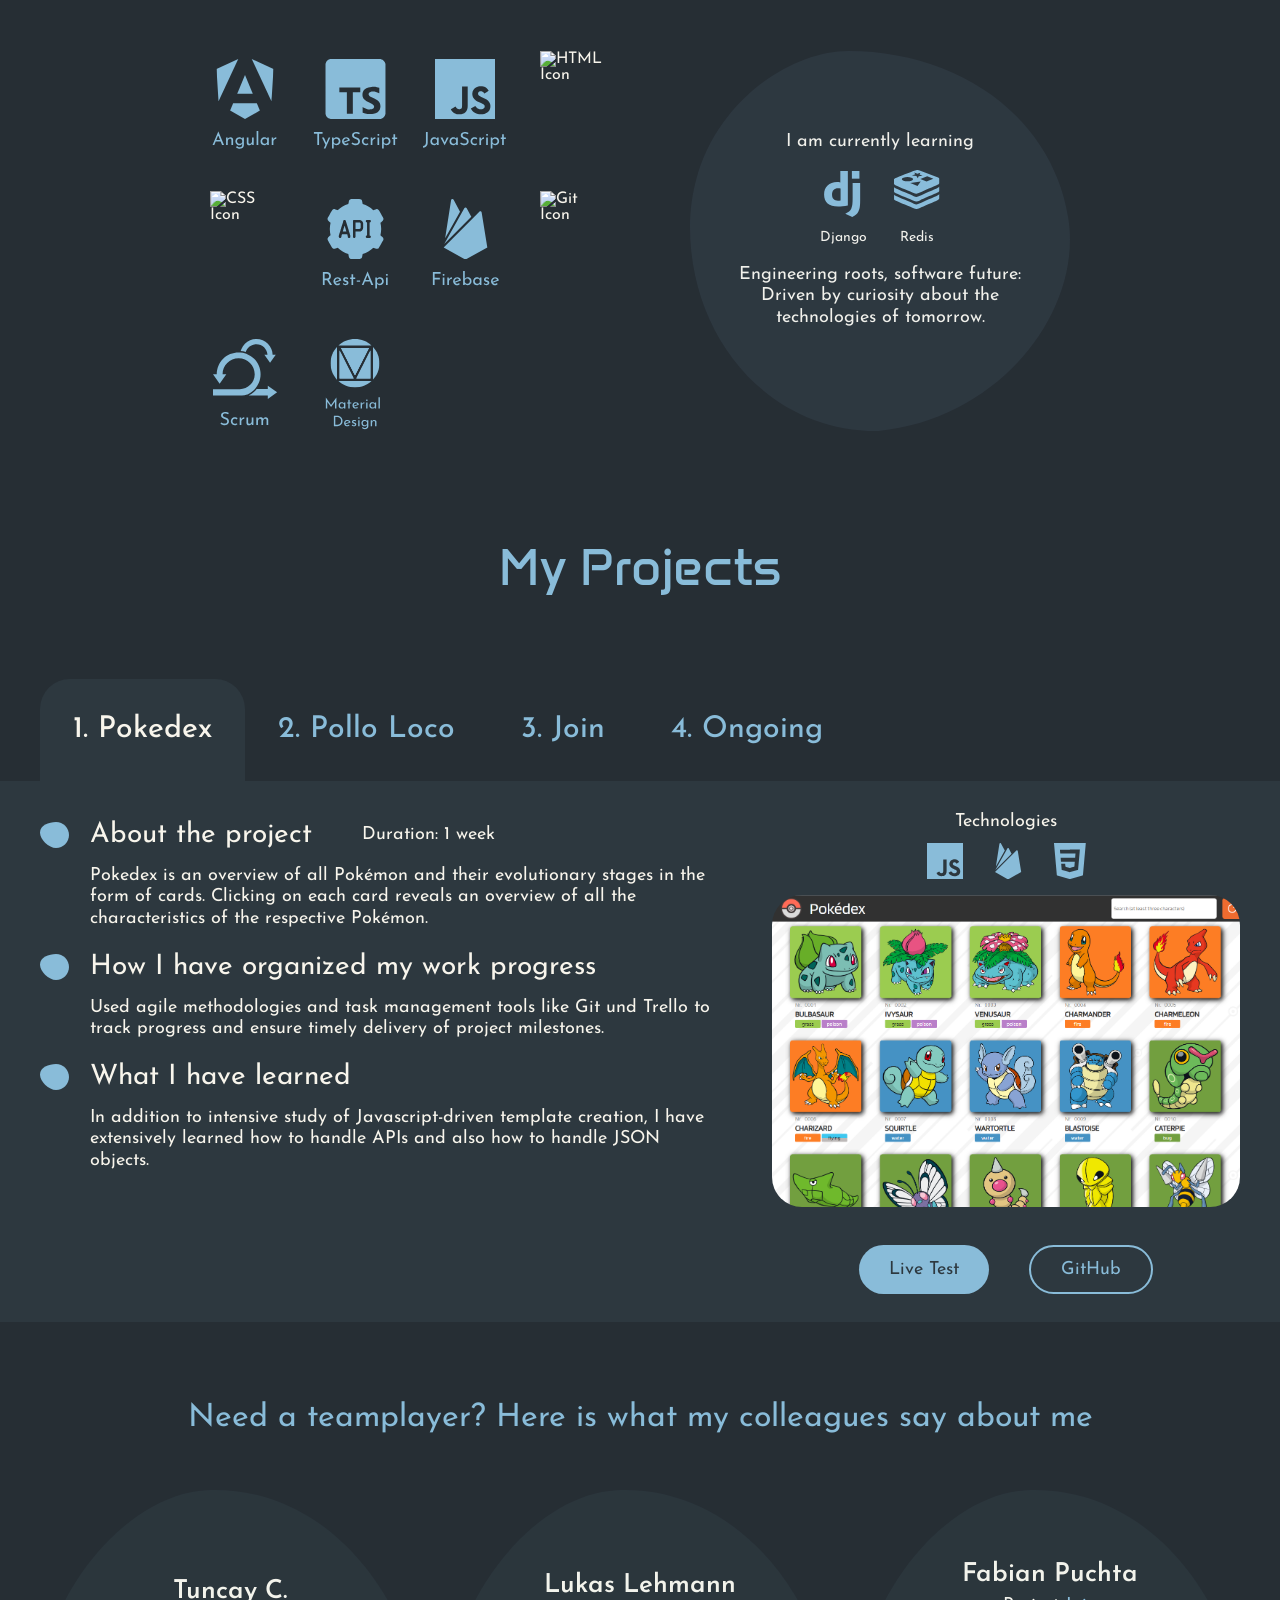
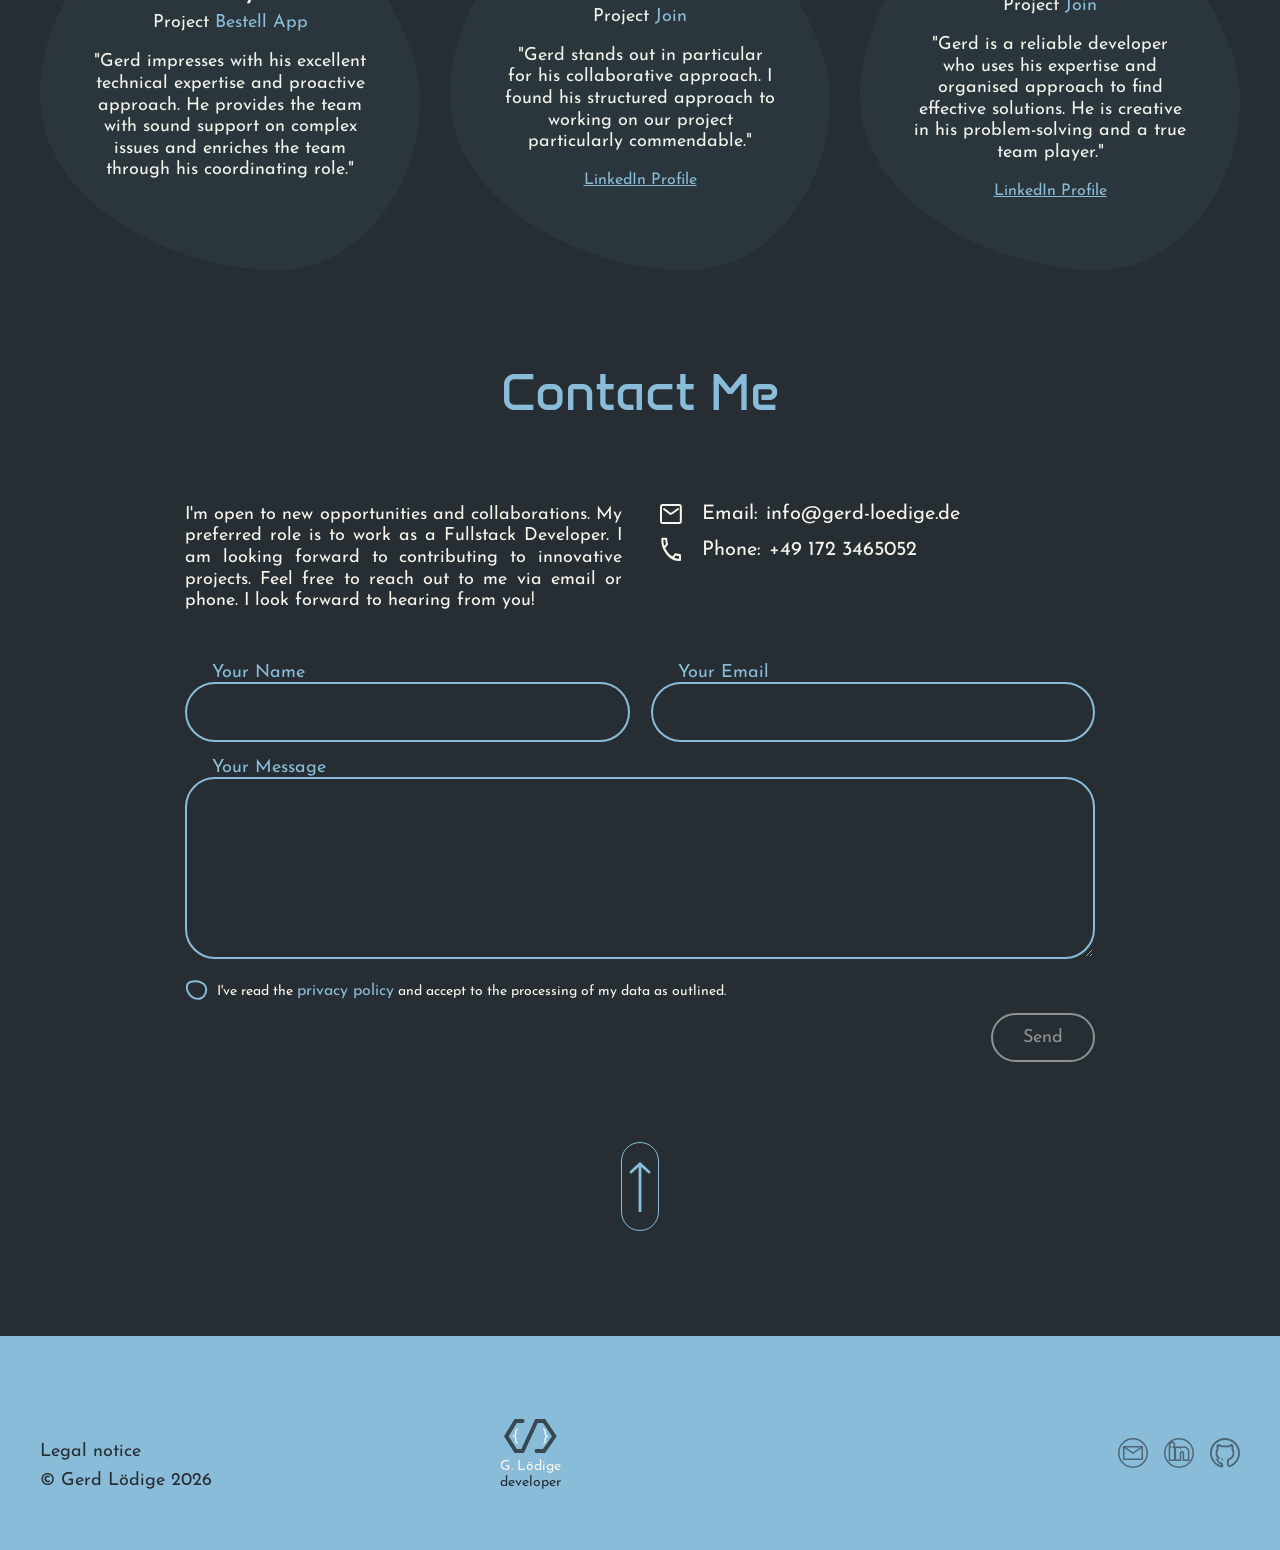
==== commit 21d79416: "update lets talk button in en and de" ====
--- a/index.html
+++ b/index.html
@@ -128,10 +128,7 @@
                 </span>
             </div>
             <div class="button_right_container">
-                <a href="#contact_section" class="arrow_swap_horizontal">
-                    <img src="./assets/icons/lets_talk_button_hover.svg" class="button_hover button_right" alt="Let's Talk Button Hover Icon">
-                    <img src="./assets/icons/lets_talk_button_default.svg" class="button_default button_right" alt="Let's Talk Button Icon">
-                </a>
+                <a href="#contact_section" class="link_transparent">Let's Talk</a>
             </div>
         </section>
         <section id="skills_section" class ="skills">
--- a/style.css
+++ b/style.css
@@ -736,7 +736,8 @@
     color: #2D383F;
     border-radius: 30px;
     text-decoration: none;
-    display: inline-block;
+    align-items: center;
+    display: inline-flex;
 }
 
 .link_blue:hover{
@@ -753,7 +754,8 @@
     border-radius: 30px;
     border: 2px solid #89BCD9;
     text-decoration: none;
-    display: inline-block;
+    align-items: center;
+    display: inline-flex;
 }
 
 .link_transparent:hover{
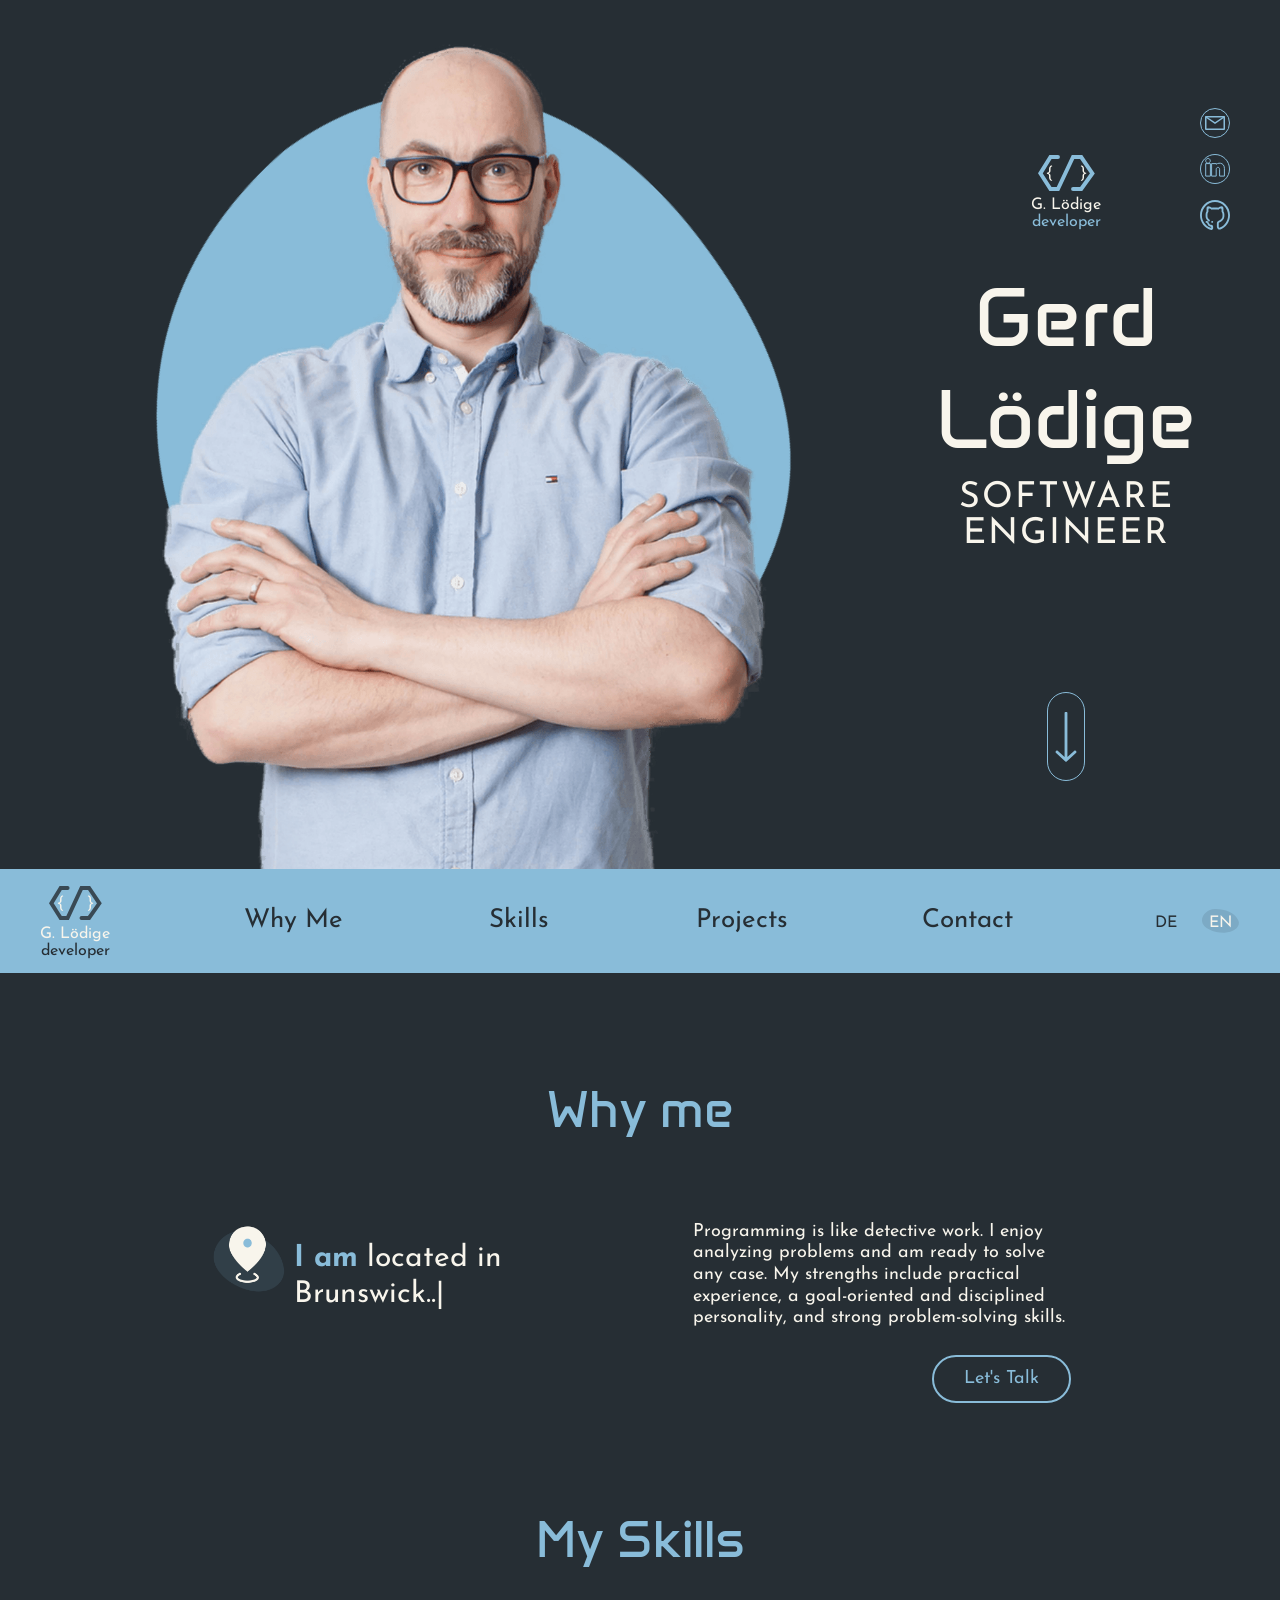
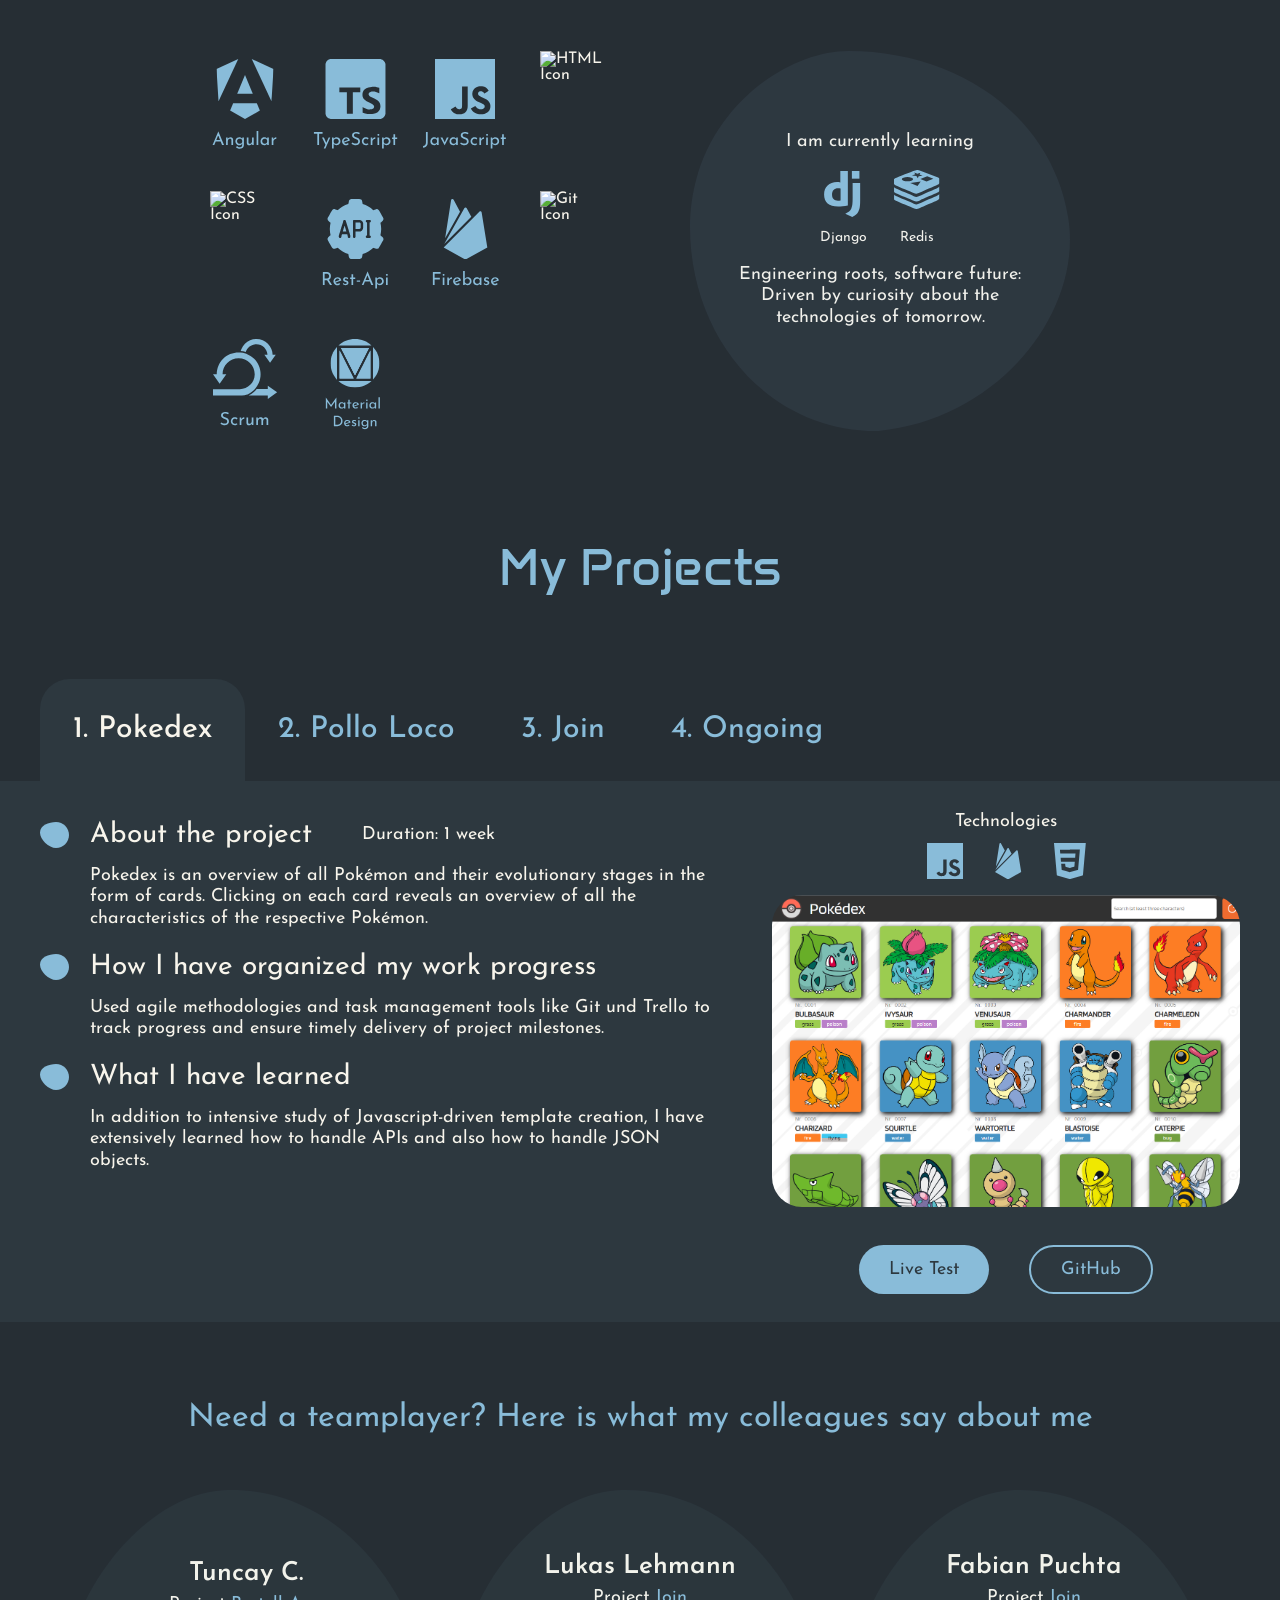
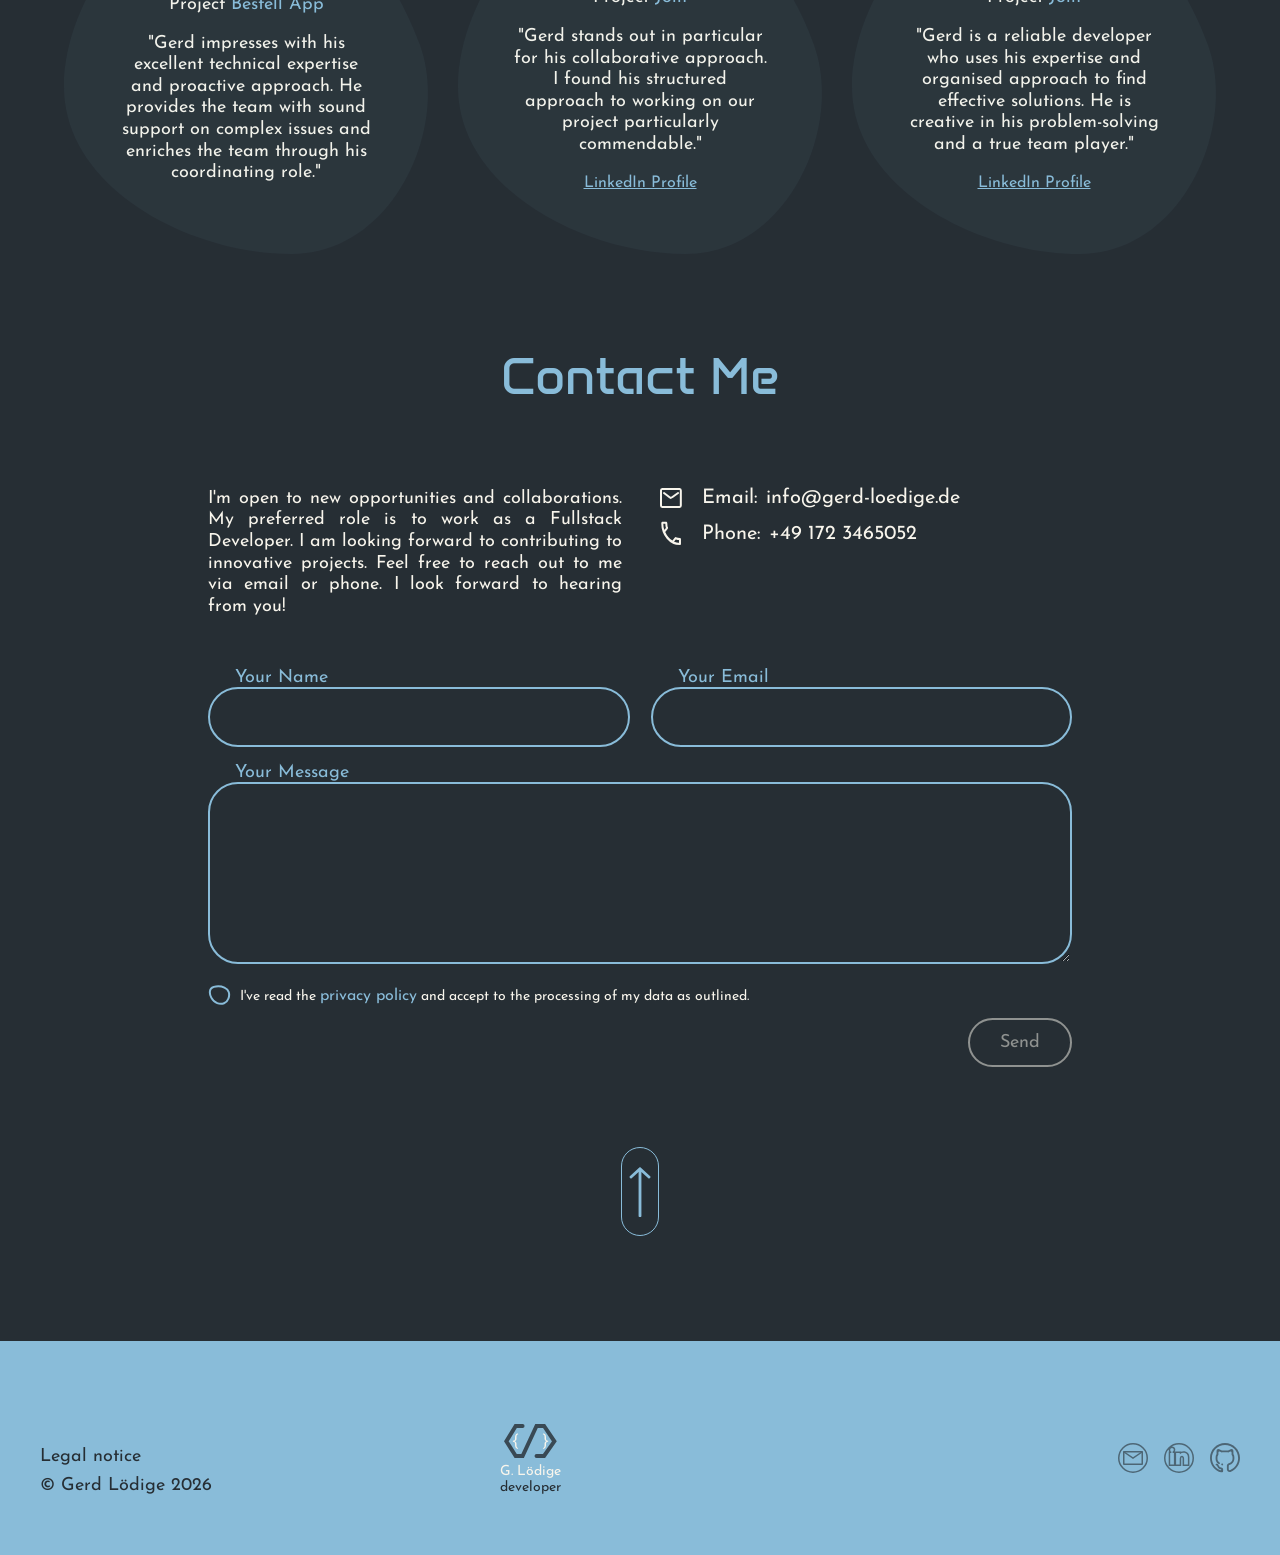
==== commit c6aa8796: "update issue of menu. update style of padding in reference and contact section" ====
--- a/index.html
+++ b/index.html
@@ -469,95 +469,97 @@
         </section>
         <section id="contact_section" class="contact">
             <h2>Contact Me</h2>
-            <div class="contact_container">
-                <div class="contact_request">
-                    <p>Let us work together!</p>
-                </div>
-                <div class="contact_text">
-                    <p>I'm open to new opportunities and collaborations. My preferred role is to work as a Fullstack Developer. I am looking forward to contributing to innovative projects. Feel free to reach out to me via email or phone. I look forward to hearing from you!</p>
-                </div>
-                <div class="contact_info">
-                    <a href="mailto:info@gerd-loedige.de">
-                        <img src="./assets/icons/email_icon_default.svg" class="email_img_default" alt="Email Icon">
-                        <img src="./assets/icons/email_icon_hover.svg" class="email_img_hover" alt="Email Icon Hover">
-                        <img src="./assets/icons/email_icon_clicked.svg" class="email_img_clicked" alt="Email Icon Clicked">
-                        <span>Email: </span>
-                        info@gerd-loedige.de
-                    </a>
-                    <a href="tel:+491723465052">
-                        <img src="./assets/icons/phone_icon_default.svg" class="phone_img_default" alt="Phone Icon">
-                        <img src="./assets/icons/phone_icon_hover.svg" class="phone_img_hover" alt="Phone Icon Hover">
-                        <span>Phone: </span>
-                        +49 172 3465052
-                    </a>
-                </div>
-            </div>
-            <div class="form_container">
-                <!-- <form action="submit_form.php" method="POST"> -->
-                <form onsubmit="sendMail(event)">
-                    <div class="contact_field_name_email">
-                        <div class="input_container">
-                            <label for="contact_name" id="contact_name_label">Your Name <span class="d-none">is required</span></label>
-                            <div class="input_field">
-                                <input 
-                                    type="text" 
-                                    id="contact_name" 
-                                    name="name"
-                                    placeholder="Your Name"
-                                >
-                                <img src="./assets/icons/done_icon.svg" alt="Input Valid Icon" class="input_valid_icon">
-                            </div>
-                        </div>
-                        <div class="input_container">
-                            <label for="contact_mail" id="contact_mail_label">Your Email <span class="d-none">is required</span></label>
-                            <div class="input_field">
-                                <input 
-                                    type="email" 
-                                    id="contact_mail" 
-                                    name="mail" 
-                                    placeholder="Your Email"
-                                >
-                                <img src="./assets/icons/done_icon.svg" alt="Input Valid Icon" class="input_valid_icon">
-                            </div>
-                        </div>
-                    </div>
-                    <div class="input_container full_width">
-                        <label for="contact_message" id="contact_message_label">Your Message <span class="d-none">is required</span></label>
-                        <div class="input_field">
-                            <textarea
-                                id="contact_message" 
-                                name="message" 
-                                rows="8" 
-                                placeholder="Your Message"
-                            ></textarea>
-                            <img src="./assets/icons/done_icon.svg" alt="Input Valid Icon" class="input_valid_icon">
-                        </div>
-                    </div>
-                    <div class="accept_policy_container">
-                        <div class="checkbox_container" onclick="toggleAcceptPolicy()" id="checkbox_container">
-                            <input type="checkbox" id="accept_policy" name="accept_policy" value="accepted">
-                            <img src="./assets/icons/checkbox_hover.svg" alt="Checkbox Hover Icon" class="checkbox_hover inactive">
-                            <img src="./assets/icons/checkbox_default.svg" alt="Checkbox Default Icon" class="checkbox_default">
-                            <img src="./assets/icons/checkbox_checked.svg" alt="Checkbox Checked Icon" class="checkbox_checked inactive">
-                            <img src="./assets/icons/checkbox_error.svg" alt="Checkbox Error Icon" class="checkbox_error inactive">
-                        </div>
-                        <div class="policy_text_container">
-                            <label for="accept_policy" id="accept_policy_label">I've read the <a href="privacy_policy.html">privacy policy</a> and accept to the processing of my data as outlined.</label>
-                            <span class="error_policy d-none" id="error_policy">Please accept the privacy policy.</span>
-                        </div>
-                    </div>
-                    <div class="send_button_container">
-                        <button type="submit" disabled id="send_button">Send</button>
-                    </div>
-                </form>
-            </div>
-            <div class="contact_arrow_up">
-                <a href="#hero_section" class="arrow_swap_vertical">
-                    <img src="./assets/icons/arrow_up_hover.svg" class="button_hover desktop" alt="Arrow Up Hover Icon">
-                    <img src="./assets/icons/arrow_up_default.svg" class="button_default desktop" alt="Arrow Up Icon">
-                    <img src="./assets/icons/arrow_up_mobile_onpress.svg" class="button_press mobile" alt="Arrow Up Press Icon">
-                    <img src="./assets/icons/arrow_up_mobile_default.svg" class="button_default_mobile mobile" alt="Arrow Up Mobile Default Icon">
-                </a>
+            <div class="contact_wrapper">
+                <div class="contact_container">
+                    <div class="contact_request">
+                        <p>Let us work together!</p>
+                    </div>
+                    <div class="contact_text">
+                        <p>I'm open to new opportunities and collaborations. My preferred role is to work as a Fullstack Developer. I am looking forward to contributing to innovative projects. Feel free to reach out to me via email or phone. I look forward to hearing from you!</p>
+                    </div>
+                    <div class="contact_info">
+                        <a href="mailto:info@gerd-loedige.de">
+                            <img src="./assets/icons/email_icon_default.svg" class="email_img_default" alt="Email Icon">
+                            <img src="./assets/icons/email_icon_hover.svg" class="email_img_hover" alt="Email Icon Hover">
+                            <img src="./assets/icons/email_icon_clicked.svg" class="email_img_clicked" alt="Email Icon Clicked">
+                            <span>Email: </span>
+                            info@gerd-loedige.de
+                        </a>
+                        <a href="tel:+491723465052">
+                            <img src="./assets/icons/phone_icon_default.svg" class="phone_img_default" alt="Phone Icon">
+                            <img src="./assets/icons/phone_icon_hover.svg" class="phone_img_hover" alt="Phone Icon Hover">
+                            <span>Phone: </span>
+                            +49 172 3465052
+                        </a>
+                    </div>
+                </div>
+                <div class="form_container">
+                    <!-- <form action="submit_form.php" method="POST"> -->
+                        <form onsubmit="sendMail(event)">
+                            <div class="contact_field_name_email">
+                                <div class="input_container">
+                                    <label for="contact_name" id="contact_name_label">Your Name <span class="d-none">is required</span></label>
+                                    <div class="input_field">
+                                        <input 
+                                        type="text" 
+                                        id="contact_name" 
+                                        name="name"
+                                        placeholder="Your Name"
+                                        >
+                                        <img src="./assets/icons/done_icon.svg" alt="Input Valid Icon" class="input_valid_icon">
+                                    </div>
+                                </div>
+                                <div class="input_container">
+                                    <label for="contact_mail" id="contact_mail_label">Your Email <span class="d-none">is required</span></label>
+                                    <div class="input_field">
+                                        <input 
+                                        type="email" 
+                                        id="contact_mail" 
+                                        name="mail" 
+                                        placeholder="Your Email"
+                                        >
+                                        <img src="./assets/icons/done_icon.svg" alt="Input Valid Icon" class="input_valid_icon">
+                                    </div>
+                                </div>
+                            </div>
+                            <div class="input_container full_width">
+                                <label for="contact_message" id="contact_message_label">Your Message <span class="d-none">is required</span></label>
+                                <div class="input_field">
+                                    <textarea
+                                    id="contact_message" 
+                                    name="message" 
+                                    rows="8" 
+                                    placeholder="Your Message"
+                                    ></textarea>
+                                    <img src="./assets/icons/done_icon.svg" alt="Input Valid Icon" class="input_valid_icon">
+                                </div>
+                            </div>
+                            <div class="accept_policy_container">
+                                <div class="checkbox_container" onclick="toggleAcceptPolicy()" id="checkbox_container">
+                                    <input type="checkbox" id="accept_policy" name="accept_policy" value="accepted">
+                                    <img src="./assets/icons/checkbox_hover.svg" alt="Checkbox Hover Icon" class="checkbox_hover inactive">
+                                    <img src="./assets/icons/checkbox_default.svg" alt="Checkbox Default Icon" class="checkbox_default">
+                                    <img src="./assets/icons/checkbox_checked.svg" alt="Checkbox Checked Icon" class="checkbox_checked inactive">
+                                    <img src="./assets/icons/checkbox_error.svg" alt="Checkbox Error Icon" class="checkbox_error inactive">
+                                </div>
+                                <div class="policy_text_container">
+                                    <label for="accept_policy" id="accept_policy_label">I've read the <a href="privacy_policy.html">privacy policy</a> and accept to the processing of my data as outlined.</label>
+                                    <span class="error_policy d-none" id="error_policy">Please accept the privacy policy.</span>
+                                </div>
+                            </div>
+                            <div class="send_button_container">
+                                <button type="submit" disabled id="send_button">Send</button>
+                            </div>
+                        </form>
+                    </div>
+                    <div class="contact_arrow_up">
+                        <a href="#hero_section" class="arrow_swap_vertical">
+                            <img src="./assets/icons/arrow_up_hover.svg" class="button_hover desktop" alt="Arrow Up Hover Icon">
+                            <img src="./assets/icons/arrow_up_default.svg" class="button_default desktop" alt="Arrow Up Icon">
+                            <img src="./assets/icons/arrow_up_mobile_onpress.svg" class="button_press mobile" alt="Arrow Up Press Icon">
+                            <img src="./assets/icons/arrow_up_mobile_default.svg" class="button_default_mobile mobile" alt="Arrow Up Mobile Default Icon">
+                        </a>
+                    </div>
             </div>
         </section>
     </div>
--- a/style.css
+++ b/style.css
@@ -39,9 +39,10 @@
     font-size: 60px;
     font-family: 'Anta', Arial, sans-serif;
     font-weight: 400;
-    margin: 0 0 80px 0;
-    color: #89BCD9;
-    text-wrap-mode: nowrap;
+    margin: 0 auto 80px auto;
+    padding: 0 22px;
+    color: #89BCD9;
+    text-wrap-mode: wrap;
 }
 
 .hero{
@@ -302,6 +303,11 @@
 }
 
 .nav_menu a{
+    min-width: 84px;
+    min-height: 60px;
+    justify-content: center;
+    display: flex;
+    align-items: center;
     color: #262E34;
     font-size: 26px;
     transition: background-color 0.5s, color 0.5s;
@@ -816,13 +822,13 @@
     flex-direction: column;
     align-items: center;
     width: 100%;
-    max-width: calc(1200px + 2 * 24px);
+    max-width: calc(1200px);
+    margin: 80px auto 0 auto;
+}
+
+.reference_container{
     padding: 0 24px;
     box-sizing: border-box;
-    margin: 80px auto 0 auto;
-}
-
-.reference_container{
     display: flex;
     flex-direction: row;
     gap: 30px;
@@ -834,7 +840,8 @@
     font-size: 32px;
     font-weight: 400;
     color: #89BCD9;
-    margin: 0 0 56px 0;
+    margin: 0 auto 56px auto;
+    padding: 0 22px;
 }
 
 .reference_name{
@@ -892,11 +899,14 @@
     flex-direction: column;
     align-items: center;
     width: 100%;
-    max-width: calc(910px + 2 * 23px);
+    max-width: calc(910px);
+    margin: 90px auto 180px auto;
+    position: relative;
+}
+
+.contact_wrapper{
     padding: 0 23px;
     box-sizing: border-box;
-    margin: 90px auto 180px auto;
-    position: relative;
 }
 
 .contact_arrow_up{
--- a/styles/responsive.css
+++ b/styles/responsive.css
@@ -258,11 +258,7 @@
             scroll-snap-align: center;
         }
     }
-
-    .reference {
-        padding: 0;
-    }
-
+    
     .reference_container {
         justify-content: flex-start;
         padding: 0 24px;
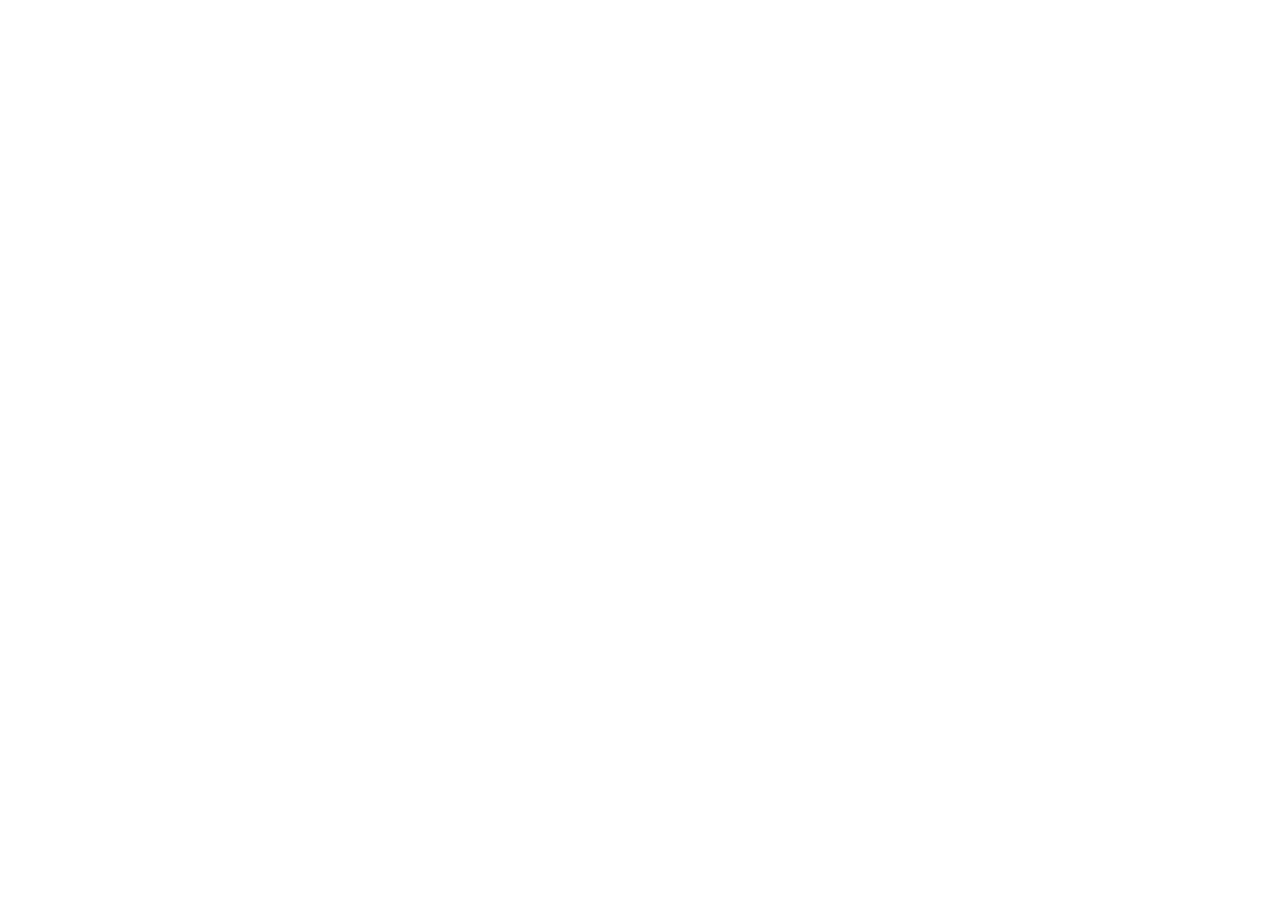
==== commit c098c5db: "reorder folder structure for both languages" ====
--- a/index.html
+++ b/index.html
@@ -3,597 +3,10 @@
 <head>
     <meta charset="UTF-8">
     <meta name="viewport" content="width=device-width, initial-scale=1.0">
-    <title>Gerd Lödige</title>
-    <link rel="icon" href="" type="image/x-icon">
-    <link rel="stylesheet" href="./styles/burger.css">
-    <link rel="stylesheet" href="./style.css">
-    <link rel="stylesheet" href="./styles/responsive.css">
-    <script src="./script.js" defer></script>
-    <script src="./scripts/animate_project_overview.js" defer></script>
-    <script src="./scripts/check_input.js" defer></script>
+    <title>Portfolio</title>
+    <script src="script.js" defer></script>
 </head>
-<body>
-    <div class="hero_wrapper">
-        <section id="hero_section" class="hero">
-            <div class="header_mobile d-none">
-                <div class="logo_hero">
-                    <div class="logo_hero_icon">
-                        <img src="./assets/icons/logo_icon.svg" class="logo_hover" alt="Logo Icon">
-                        <img src="./assets/icons/logo_icon_small.svg" class="logo_default" alt="Logo Icon">
-                    </div>
-                    <p class="name">G. Lödige</p>
-                    <p>developer</p>
-                </div>
-                <button onclick="toggleBurgerMenu(this)" class="button">
-                    <span class="burger-2">
-                    <span class="bar bar--1"></span>
-                    <span class="bar bar--2"></span>
-                    <span class="bar bar--3"></span>
-                    </span>
-                </button>
-            </div>
-            <div class="portfolio_img_container">
-                <div class="burger_menu" id="burger_menu">
-                    <img src="./assets/img/burger_menu_bubble.svg" alt="Burger Menu Background Image">
-                    <div class="burger_menu_container">
-                        <a href="#why_me_section">Why Me</a>
-                        <a href="#skills_section">Skills</a>
-                        <a href="#projects_section">Projects</a>
-                        <a href="#contact_section">Contact</a>
-                        <div class="nav_language">
-                            <a href="./html/de/index.html" onclick="storePreferredLanguage('de')">DE</a>
-                            <a href="index.html" onclick="storePreferredLanguage('en')">EN</a>
-                        </div>
-                    </div>
-                </div>
-                <img src="./assets/img/bubble_blue.png" class="image_background_hover" alt="Background Image">
-                <img src="./assets/img/bubble_light_blue.png" class="image_background_default" alt="Background Image">
-                <img src="./assets/img/Portfolio-Gerd-010-cut-v4.png" class="user_img" alt="Portrait of Gerd Lödige">
-            </div>
-            <div class="hero_text_area">
-                <div class="social_media_container">
-                    <div class="social_media"></div>
-                    <div class="logo_hero">
-                        <div class="logo_hero_icon">
-                            <img src="./assets/icons/logo_icon.svg" class="logo_hover" alt="Logo Icon">
-                            <img src="./assets/icons/logo_icon_small.svg" class="logo_default" alt="Logo Icon">
-                        </div>
-                            <p class="name">G. Lödige</p>
-                            <p>developer</p>
-                    </div>
-                    <div class="social_media">
-                        <a href="#contact_section">
-                            <img src="./assets/icons/mail_logo.svg" class="social_media_default" alt="Email Icon">
-                            <img src="./assets/icons/mail_icon_hover_blue.svg" class="social_media_hover" alt="Email Icon Hover">
-                        </a>
-                        <a href="https://www.linkedin.com/in/gerd-lödige-4a08802a9/" target="_blank">
-                            <img src="./assets/icons/linkedin_logo.svg" class="social_media_default" alt="LinkedIn Icon">
-                            <img src="./assets/icons/linkedIn_icon_hover_blue.svg" class="social_media_hover" alt="LinkedIn Icon Hover">
-                        </a>
-                        <a href="https://github.com/gloedige" target="_blank">
-                            <img src="./assets/icons/github_logo.svg" class="social_media_default" alt="GitHub Icon">
-                            <img src="./assets/icons/github_icon_hover_blue.svg" class="social_media_hover" alt="GitHub Icon Hover">
-                        </a>
-                    </div>
-                </div>
-                <div class="title">
-                    <h1>Gerd Lödige</h1>
-                    <p>SOFTWARE ENGINEER</p>
-                </div>
-                <div class="hero_arrow_down">
-                    <a href="#why_me_section" class="arrow_swap_vertical">
-                        <img src="./assets/icons/arrow_down_hover.svg" class="button_hover desktop" alt="Arrow Down Hover Icon">
-                        <img src="./assets/icons/arrow_down_default.svg" class="button_default desktop" alt="Arrow Down Icon">
-                        <img src="./assets/icons/arrow_down_mobile_onpress.svg" class="button_press mobile" alt="Arrow Down Press Icon">
-                        <img src="./assets/icons/arrow_down_mobile_default.svg" class="button_default_mobile mobile" alt="Arrow Down Mobile Default Icon">
-                    </a>
-                </div>
-            </div>
-
-        </section>
-    </div>
-    <div class="nav_wrapper">
-        <nav>
-            <div class="nav_logo">
-                <a href="#hero_section" class="logo_hero">
-                    <img src="./assets/icons/logo_icon_dark.svg" alt="Logo Icon">
-                    <p class="name">G. Lödige</p>
-                    <p>developer</p>
-                </a>
-            </div>
-            <div class="nav_menu">
-                <a href="#why_me_section">Why Me</a>
-                <a href="#skills_section">Skills</a>
-                <a href="#projects_section">Projects</a>
-                <a href="#contact_section">Contact</a>
-            </div>
-            <div class="nav_language">
-                <a href="./html/de/index.html" onclick="storePreferredLanguage('de')">DE</a>
-                <a href="index.html" onclick="storePreferredLanguage('en')">EN</a>
-            </div>
-        </nav>
-    </div>
-    <div class="main_content_wrapper">
-        <section id="why_me_section" class="why_me">
-            <h2>Why me</h2>
-            <div class="why_me_container">
-                <div class="location_info">
-                    <div class="location_icon" id="location_icon"></div>
-                    <p id="typing_text"></p>
-                </div>
-                <span class="about_me_text">
-                    Programming is like detective work. I enjoy analyzing problems and am ready to solve any case. 
-                    My strengths include practical experience, a goal-oriented and disciplined personality, and strong 
-                    problem-solving skills.
-                </span>
-            </div>
-            <div class="button_right_container">
-                <a href="#contact_section" class="link_transparent">Let's Talk</a>
-            </div>
-        </section>
-        <section id="skills_section" class ="skills">
-            <h2>My Skills</h2>
-            <div class="skills_container">
-                <div class="skills_item_container">
-                    <div class="skill_item">
-                        <img src="./assets/icons/angular_icon.svg" alt="Angular Icon">
-                    </div>
-                    <div class="skill_item">
-                        <img src="./assets/icons/typescript_icon.svg" alt="TypeScript Icon">
-                    </div>
-                    <div class="skill_item">
-                        <img src="./assets/icons/javascript_icon.svg" alt="JavaScript Icon">
-                    </div>
-                    <div class="skill_item">
-                        <img src="./assets/icons/html_icon.svg" alt="HTML Icon">
-                    </div>
-                    <div class="skill_item">
-                        <img src="./assets/icons/css_icon.svg" alt="CSS Icon">
-                    </div>
-                    <div class="skill_item">
-                        <img src="./assets/icons/rest-api_icon.svg" alt="REST API Icon">
-                    </div>
-                    <div class="skill_item">
-                        <img src="./assets/icons/firebase_icon.svg" alt="Firebase Icon">
-                    </div>
-                    <div class="skill_item">
-                        <img src="./assets/icons/git_icon.svg" alt="Git Icon">
-                    </div>
-                    <div class="skill_item">
-                        <img src="./assets/icons/scrum_icon.svg" alt="Scrum Icon">
-                    </div>
-                    <div class="skill_item">
-                        <img src="./assets/icons/material_design_icon.svg" alt="Material Design Icon">
-                    </div>
-                </div>
-                <div class="skills_item_mobile_container">
-                    <div class="skill_item">
-                        <img src="./assets/icons/angular_icon_mobile.svg" alt="Angular Icon">
-                    </div>
-                    <div class="skill_item">
-                        <img src="./assets/icons/typescript_icon_mobile.svg" alt="TypeScript Icon">
-                    </div>
-                    <div class="skill_item">
-                        <img src="./assets/icons/javascript_icon_mobile.svg" alt="JavaScript Icon">
-                    </div>
-                    <div class="skill_item">
-                        <img src="./assets/icons/html_icon_mobile.svg" alt="HTML Icon">
-                    </div>
-                    <div class="skill_item">
-                        <img src="./assets/icons/css_icon_mobile.svg" alt="CSS Icon">
-                    </div>
-                    <div class="skill_item">
-                        <img src="./assets/icons/api_icon_mobile.svg" alt="REST API Icon">
-                    </div>
-                    <div class="skill_item">
-                        <img src="./assets/icons/firebase_icon_mobile.svg" alt="Firebase Icon">
-                    </div>
-                    <div class="skill_item">
-                        <img src="./assets/icons/git_icon_mobile.svg" alt="Git Icon">
-                    </div>
-                    <div class="skill_item">
-                        <img src="./assets/icons/scrum_icon_mobile.svg" alt="Scrum Icon">
-                    </div>
-                    <div class="skill_item">
-                        <img src="./assets/icons/material_icon_mobile.svg" alt="Material Design Icon">
-                    </div>
-
-                </div>
-                <div class="skills_info_container">
-                    <span class="skills_info_headline_mobile">What I am currently learning</span>
-                    <div class="skills_text_and_bubble_container">
-                        <p class="new_skill_text_mobile">Engineering roots, software future: Driven by curiosity about the technologies of tomorrow.</p>
-                        <div class = "bubble_container">
-                            <img src="./assets/img/bubble_skills_hover.svg" class="skills_background_hover" alt="Background Image">
-                            <img src="./assets/img/bubble_skills_default.svg" class="skills_background_default" alt="Background Image">
-                            <img src="./assets/img/learning_mobile_bubble.svg" class="skills_background_mobile" alt="Learning Background Image">
-                            <p class="skills_learning_text">I am currently learning</p>
-                            <div class="skills_learning_items">
-                                <div class="new_skill_item">
-                                    <img src="./assets/icons/django_icon.svg" alt="Django Icon">
-                                    <p>Django</p>
-                                </div>
-                                <div class="new_skill_item">
-                                    <img src="./assets/icons/redis_icon.svg" alt="Redis Icon">
-                                    <p>Redis</p>
-                                </div>
-                            </div>
-                            <div class="new_skill_text">
-                                <p>Engineering roots, software future: Driven by curiosity about the technologies of tomorrow.</p>
-                            </div>
-                        </div>
-                    </div>
-                </div>
-            </div>
-            <div class="skill_link_container">
-                <a href="#contact_section" class="link_blue">Let's Talk</a>
-            </div>
-
-        </section>
-    </div>
-    <div class="project_wrapper">
-        <section id="projects_section" class="projects">
-            <h2>My Projects</h2>
-            <menu>
-                <div class="project_menu">
-                    <button data-project="pokedex" id="pokemon">1. Pokedex</button>
-                </div>
-                <div class="project_menu">
-                    <button data-project="pollo_loco" id="pollo_loco">2. El Pollo Loco</button>
-                </div>
-                <div class="project_menu">
-                    <button data-project="join" id="join">3. Join</button>
-                </div>
-                <div class="project_menu">
-                    <button data-project="coming_soon" id="ongoing">4. Ongoing Project</button>
-                </div>
-            </menu>
-            <div class="project_overview_wrapper">
-                <div class="project_overview" id="project_pokedex">
-                    <div class="project_links_mobile">
-                        <a href="https://yourusername.github.io/pokedex" class="link_blue" target="_blank">Live Test</a>
-                        <a href="https://github.com/gloedige/Pokedex" class="link_transparent" target="_blank">GitHub</a>
-                    </div>
-                    <article>
-                        <div class="single_project_info">
-                            <div class="single_project_headline">
-                                <img src="./assets/icons/mini_bubble_blue.svg" alt="Mini Bubble Blue Icon">
-                                <h3>About the project</h3>
-                                <span class="project_duration">Duration: 1 week</span>
-                            </div>
-                            <span>Pokedex is an overview of all Pokémon and their evolutionary stages in the form of cards. Clicking on each card reveals an overview of all the characteristics of the respective Pokémon.</span>
-                        </div>
-                        <div class="single_project_info">
-                            <div class="single_project_headline">
-                                <img src="./assets/icons/mini_bubble_blue.svg" alt="Mini Bubble Blue Icon">
-                                <h3>How I have organized my work progress</h3>
-                            </div>
-                            <span>Used agile methodologies and task management tools like Git und Trello to track progress and ensure timely delivery of project milestones. </span>
-                        </div>
-                        <div class="single_project_info">
-                            <div class="single_project_headline">
-                                <img src="./assets/icons/mini_bubble_blue.svg" alt="Mini Bubble Blue Icon">
-                                <h3>What I have learned</h3>
-                            </div>
-                            <span>In addition to intensive study of Javascript-driven template creation, I have extensively learned how to handle APIs and also how to handle JSON objects.</span>
-                        </div>
-                    </article>
-                    <div class="single_project_details">
-                        <p class="single_project_mobile_headline" id="single_project_mobile_headline">Pokedex</p>
-                        <p>Technologies<span>: Firebase, JavaScript, CSS</span></p>
-                        <p class="project_duration_mobile">Duration: 1 week</p>
-                        <div class="techstack_container">
-                            <img src="./assets/icons/javascript_icon_small.svg" alt="JavaScript Icon">
-                            <img src="./assets/icons/firebase_icon_small.svg" alt="Firebase Icon">
-                            <img src="./assets/icons/css_icon_small.svg" alt="CSS Icon">
-                        </div>
-                        <div class="preview_wrapping_container">
-                            <img src="./assets/img/pokedex_img.png" class="preview" alt="Gameplay of the Pokedex Project">
-                        </div>
-                        <div class="project_links">
-                            <a href="https://yourusername.github.io/pokedex" class="link_blue" target="_blank">Live Test</a>
-                            <a href="https://github.com/gloedige/Pokedex" class="link_transparent" target="_blank">GitHub</a>
-                        </div>
-                    </div>
-                </div>
-                <div class="project_overview" id="project_pollo_loco">
-                    <div class="project_links_mobile">
-                        <a href="https://yourusername.github.io/el_pollo_loco" class="link_blue" target="_blank">Live Test</a>
-                        <a href="https://github.com/gloedige/El_Pollo_Loco" class="link_transparent" target="_blank">GitHub</a>
-                    </div>
-                    <article>
-                        <div class="single_project_info">
-                            <div class="single_project_headline">
-                                <img src="./assets/icons/mini_bubble_blue.svg" alt="Mini Bubble Blue Icon">
-                                <h3>About the project</h3>
-                                <span class="project_duration">Duration: 3 weeks</span>
-                            </div>
-                            <span>Jump, run and throw game based on object-oriented approach. Help Pepe to find coins and tabasco salsa bottles to fight against the crazy hen.</span>
-                        </div>
-                        <div class="single_project_info">
-                            <div class="single_project_headline">
-                                <img src="./assets/icons/mini_bubble_blue.svg" alt="Mini Bubble Blue Icon">
-                                <h3>How I have organized my work progress</h3>
-                            </div>
-                            <span>Used agile methodologies and task management tools like Git und Trello to track progress and ensure timely delivery of project milestones. </span>
-                        </div>
-                        <div class="single_project_info">
-                            <div class="single_project_headline">
-                                <img src="./assets/icons/mini_bubble_blue.svg" alt="Mini Bubble Blue Icon">
-                                <h3>What I have learned</h3>
-                            </div>
-                            <span>In addition to intensive study of object-oriented programming, I have learned to work with a canvas and a high number of intervals to generate smooth gameplay.</span>
-                        </div>
-                    </article>
-                    <div class="single_project_details">
-                        <p class="single_project_mobile_headline" id="single_project_mobile_headline">Pollo Loco</p>
-                        <p>Technologies<span>: HTML, JavaScript, CSS</span></p>
-                        <p class="project_duration_mobile">Duration: 3 weeks</p>
-                        <div class="techstack_container">
-                            <img src="./assets/icons/html_icon_small.svg" alt="HTML Icon">
-                            <img src="./assets/icons/javascript_icon_small.svg" alt="JavaScript Icon">
-                            <img src="./assets/icons/css_icon_small.svg" alt="CSS Icon">
-                        </div>
-                        <div class="preview_wrapping_container">
-                            <img src="./assets/img/el_pollo_loco_img.png" class="preview" alt="Gameplay of the El Pollo Loco Project">
-                        </div>
-                        <div class="project_links">
-                            <a href="https://yourusername.github.io/el_pollo_loco" class="link_blue" target="_blank">Live Test</a>
-                            <a href="https://github.com/gloedige/El_Pollo_Loco" class="link_transparent" target="_blank">GitHub</a>
-                        </div>
-                    </div>
-                </div>
-                <div class="project_overview" id="project_join">
-                    <div class="project_links_mobile">
-                        <a href="https://yourusername.github.io/join" class="link_blue" target="_blank">Live Test</a>
-                        <a href="https://github.com/gloedige/Join" class="link_transparent" target="_blank">GitHub</a>
-                    </div>
-                    <article>
-                        <div class="single_project_info">
-                            <div class="single_project_headline">
-                                <img src="./assets/icons/mini_bubble_blue.svg" alt="Mini Bubble Blue Icon">
-                                <h3>About the project</h3>
-                                <span class="project_duration">Duration: 5 weeks</span>
-                            </div>
-                            <span>Join is a Kanban tool for classic task management. After logging in, users can access a summary of all their tasks. New tasks can also be added. The board page displays all tasks categorized by type.</span>
-                        </div>
-                        <div class="single_project_info">
-                            <div class="single_project_headline">
-                                <img src="./assets/icons/mini_bubble_blue.svg" alt="Mini Bubble Blue Icon">
-                                <h3>How I have organized my work progress</h3>
-                            </div>
-                            <span>Agile methods and task management tools like Git and Trello were used in the project to track progress. Dividing the project into epics enabled structural clustering. Regular communication between project participants was achieved through daily stand-ups. </span>
-                        </div>
-                        <div class="single_project_info">
-                            <div class="single_project_headline">
-                                <img src="./assets/icons/mini_bubble_blue.svg" alt="Mini Bubble Blue Icon">
-                                <h3>My group work experience</h3>
-                            </div>
-                            <span>The skill I developed most intensively during this project was structured teamwork. Furthermore, I gained extensive experience working with Git and the challenges of working in branches through collaboration with other developers.</span>
-                        </div>
-                    </article>
-                    <div class="single_project_details">
-                        <p class="single_project_mobile_headline" id="single_project_mobile_headline">Join</p>
-                        <p>Technologies<span>: HTML, JavaScript, CSS</span></p>
-                        <p class="project_duration_mobile">Duration: 5 weeks</p>
-                        <div class="techstack_container">
-                            <img src="./assets/icons/html_icon_small.svg" alt="HTML Icon">
-                            <img src="./assets/icons/javascript_icon_small.svg" alt="JavaScript Icon">
-                            <img src="./assets/icons/css_icon_small.svg" alt="CSS Icon">
-                        </div>
-                        <div class="preview_wrapping_container">
-                            <img src="./assets/img/join_img.png" class="preview" alt="Sample of Join Project">
-                        </div>
-                        <div class="project_links">
-                            <a href="https://yourusername.github.io/join" class="link_blue" target="_blank">Live Test</a>
-                            <a href="https://github.com/gloedige/Join" class="link_transparent" target="_blank">GitHub</a>
-                        </div>
-                    </div>
-                </div>
-                <div class="project_overview" id="project_coming_soon">
-                    <article>
-                        <div class="single_project_info">
-                            <div class="single_project_headline">
-                                <img src="./assets/icons/mini_bubble_blue.svg" alt="Mini Bubble Blue Icon">
-                                <h3>About the project</h3>
-                            </div>
-                            <span>The primary focus is developing the backend for a project management tool. The frontend already exists. My task is to implement the necessary functionalities and seamlessly integrate the frontend and backend. As a foundation for the project work, I develop a detailed plan beforehand. Furthermore, I have a strong emphasis on clean code.</span>
-                        </div>
-                    </article>
-                    <div class="single_project_details">
-                        <p class="single_project_mobile_headline" id="single_project_mobile_headline">Ongoing</p>
-                        <p>Technologies<span>: Python, Django, Django REST Framework</span></p>
-                        <div class="techstack_container">
-                            <img src="./assets/icons/python_icon.svg" alt="Python Icon">
-                            <img src="./assets/icons/django_icon.svg" alt="Django Icon">
-                            <img src="./assets/icons/DRF_icon.svg" alt="Django REST Framework Icon">
-                        </div>
-                        <div class="preview_wrapping_container">
-                            <div class="further_project">
-                                <span>Coming soon...</span>
-                            </div>    
-                        </div>
-                    </div>
-
-                </div>
-            </div>
-
-        </section>
-    </div>
-    <div class="main_content_wrapper">
-        <section class="reference">
-            <p class="reference_headline">Need a teamplayer? <span>Here is what my colleagues say about me</span></p>
-            <div class="reference_container carousel">
-                <div class="text_bubble_container">
-                    <img src="./assets/img/bubble_reference_hover.svg" class="reference_background_hover" alt="Background Image">
-                    <img src="./assets/img/bubble_reference_default.svg" class="reference_background_default" alt="Background Image">
-                    <img src="./assets/img/bubble_reference_mobile.svg" class="reference_background_mobile" alt="Background Image">
-                    <div class="reference_contact_details">
-                        <p class="reference_name">Tuncay C.</p>
-                        <p class="reference_project">Project <span>Bestell App</span></p>
-                    </div>
-
-                    <div class="reference_text">
-                        <p>"Gerd impresses with his excellent technical expertise and proactive approach. He provides the team with sound support on complex issues and enriches the team through his coordinating role."</p>
-                    </div>
-                </div>
-                <div class="text_bubble_container">
-                    <img src="./assets/img/bubble_reference_hover.svg" class="reference_background_hover" alt="Background Image">
-                    <img src="./assets/img/bubble_reference_default.svg" class="reference_background_default" alt="Background Image">
-                    <img src="./assets/img/bubble_reference_mobile.svg" class="reference_background_mobile" alt="Background Image">
-                    <div class="reference_contact_details">
-                        <p class="reference_name">Lukas Lehmann</p>
-                        <p class="reference_project">Project <span>Join</span></p>
-                    </div>
-
-                    <div class="reference_text">
-                        <p>"Gerd stands out in particular for his collaborative approach. I found his structured approach to working on our project particularly commendable."</p>
-                    </div>
-                    <a href='https://www.linkedin.com/in/lukas-lehmann-b7b5683bb/' target="_blank">LinkedIn Profile</a>
-                </div>
-                <div class="text_bubble_container">
-                    <img src="./assets/img/bubble_reference_hover.svg" class="reference_background_hover" alt="Background Image">
-                    <img src="./assets/img/bubble_reference_default.svg" class="reference_background_default" alt="Background Image">
-                    <img src="./assets/img/bubble_reference_mobile.svg" class="reference_background_mobile" alt="Background Image">
-                    <div class="reference_contact_details">
-                        <p class="reference_name">Fabian Puchta</p>
-                        <p class="reference_project">Project <span>Join</span></p>
-                    </div>
-
-                    <div class="reference_text">
-                        <p>"Gerd is a reliable developer who uses his expertise and organised approach to find effective solutions. He is creative in his problem-solving and a true team player."</p>
-                    </div>
-                    <a href='https://www.linkedin.com/in/fabian-puchta-7ba7383b7/' target="_blank">LinkedIn Profile</a>
-                </div>
-            </div>
-        </section>
-        <section id="contact_section" class="contact">
-            <h2>Contact Me</h2>
-            <div class="contact_wrapper">
-                <div class="contact_container">
-                    <div class="contact_request">
-                        <p>Let us work together!</p>
-                    </div>
-                    <div class="contact_text">
-                        <p>I'm open to new opportunities and collaborations. My preferred role is to work as a Fullstack Developer. I am looking forward to contributing to innovative projects. Feel free to reach out to me via email or phone. I look forward to hearing from you!</p>
-                    </div>
-                    <div class="contact_info">
-                        <a href="mailto:info@gerd-loedige.de">
-                            <img src="./assets/icons/email_icon_default.svg" class="email_img_default" alt="Email Icon">
-                            <img src="./assets/icons/email_icon_hover.svg" class="email_img_hover" alt="Email Icon Hover">
-                            <img src="./assets/icons/email_icon_clicked.svg" class="email_img_clicked" alt="Email Icon Clicked">
-                            <span>Email: </span>
-                            info@gerd-loedige.de
-                        </a>
-                        <a href="tel:+491723465052">
-                            <img src="./assets/icons/phone_icon_default.svg" class="phone_img_default" alt="Phone Icon">
-                            <img src="./assets/icons/phone_icon_hover.svg" class="phone_img_hover" alt="Phone Icon Hover">
-                            <span>Phone: </span>
-                            +49 172 3465052
-                        </a>
-                    </div>
-                </div>
-                <div class="form_container">
-                    <!-- <form action="submit_form.php" method="POST"> -->
-                        <form onsubmit="sendMail(event)">
-                            <div class="contact_field_name_email">
-                                <div class="input_container">
-                                    <label for="contact_name" id="contact_name_label">Your Name <span class="d-none">is required</span></label>
-                                    <div class="input_field">
-                                        <input 
-                                        type="text" 
-                                        id="contact_name" 
-                                        name="name"
-                                        placeholder="Your Name"
-                                        >
-                                        <img src="./assets/icons/done_icon.svg" alt="Input Valid Icon" class="input_valid_icon">
-                                    </div>
-                                </div>
-                                <div class="input_container">
-                                    <label for="contact_mail" id="contact_mail_label">Your Email <span class="d-none">is required</span></label>
-                                    <div class="input_field">
-                                        <input 
-                                        type="email" 
-                                        id="contact_mail" 
-                                        name="mail" 
-                                        placeholder="Your Email"
-                                        >
-                                        <img src="./assets/icons/done_icon.svg" alt="Input Valid Icon" class="input_valid_icon">
-                                    </div>
-                                </div>
-                            </div>
-                            <div class="input_container full_width">
-                                <label for="contact_message" id="contact_message_label">Your Message <span class="d-none">is required</span></label>
-                                <div class="input_field">
-                                    <textarea
-                                    id="contact_message" 
-                                    name="message" 
-                                    rows="8" 
-                                    placeholder="Your Message"
-                                    ></textarea>
-                                    <img src="./assets/icons/done_icon.svg" alt="Input Valid Icon" class="input_valid_icon">
-                                </div>
-                            </div>
-                            <div class="accept_policy_container">
-                                <div class="checkbox_container" onclick="toggleAcceptPolicy()" id="checkbox_container">
-                                    <input type="checkbox" id="accept_policy" name="accept_policy" value="accepted">
-                                    <img src="./assets/icons/checkbox_hover.svg" alt="Checkbox Hover Icon" class="checkbox_hover inactive">
-                                    <img src="./assets/icons/checkbox_default.svg" alt="Checkbox Default Icon" class="checkbox_default">
-                                    <img src="./assets/icons/checkbox_checked.svg" alt="Checkbox Checked Icon" class="checkbox_checked inactive">
-                                    <img src="./assets/icons/checkbox_error.svg" alt="Checkbox Error Icon" class="checkbox_error inactive">
-                                </div>
-                                <div class="policy_text_container">
-                                    <label for="accept_policy" id="accept_policy_label">I've read the <a href="privacy_policy.html">privacy policy</a> and accept to the processing of my data as outlined.</label>
-                                    <span class="error_policy d-none" id="error_policy">Please accept the privacy policy.</span>
-                                </div>
-                            </div>
-                            <div class="send_button_container">
-                                <button type="submit" disabled id="send_button">Send</button>
-                            </div>
-                        </form>
-                    </div>
-                    <div class="contact_arrow_up">
-                        <a href="#hero_section" class="arrow_swap_vertical">
-                            <img src="./assets/icons/arrow_up_hover.svg" class="button_hover desktop" alt="Arrow Up Hover Icon">
-                            <img src="./assets/icons/arrow_up_default.svg" class="button_default desktop" alt="Arrow Up Icon">
-                            <img src="./assets/icons/arrow_up_mobile_onpress.svg" class="button_press mobile" alt="Arrow Up Press Icon">
-                            <img src="./assets/icons/arrow_up_mobile_default.svg" class="button_default_mobile mobile" alt="Arrow Up Mobile Default Icon">
-                        </a>
-                    </div>
-            </div>
-        </section>
-    </div>
-    <div class="nav_wrapper">
-        <footer>
-            <div class="footer_container_left">
-                <a href="./html/legal_notice.html">Legal notice</a>
-                <span>&copy; Gerd Lödige 2026</span>
-            </div>
-            <div class = "footer_container_right">
-                <div class="nav_logo">
-                    <a href="#hero_section" class="logo_hero footer">
-                        <img src="./assets/icons/logo_icon_dark.svg" alt="Logo Icon">
-                        <p class="name">G. Lödige</p>
-                        <p>developer</p>
-                    </a>
-                </div>
-                <div class="social_media footer">
-                    <a href="#contact_section">
-                        <img src="./assets/icons/mail_icon_dark.svg" class="social_media_default" alt="Email Icon">
-                        <img src="./assets/icons/mail_icon_white.svg" class="social_media_hover" alt="Email Icon Hover">
-                    </a>
-                    <a href="https://www.linkedin.com/in/gerd-lödige-4a08802a9/" target="_blank">
-                        <img src="./assets/icons/linkedIn_icon_dark.svg" class="social_media_default" alt="LinkedIn Icon">
-                        <img src="./assets/icons/linkedIn_icon_white.svg" class="social_media_hover" alt="LinkedIn Icon Hover">
-                    </a>
-                    <a href="https://github.com/gloedige" target="_blank">
-                        <img src="./assets/icons/github_icon_dark.svg" class="social_media_default" alt="GitHub Icon">
-                        <img src="./assets/icons/github_icon_white.svg" class="social_media_hover" alt="GitHub Icon Hover">
-                    </a>
-                </div>
-            </div>
-            </footer>
-        </div>
+<body onload="applyPreferredLanguage()">
     
 </body>
 </html>
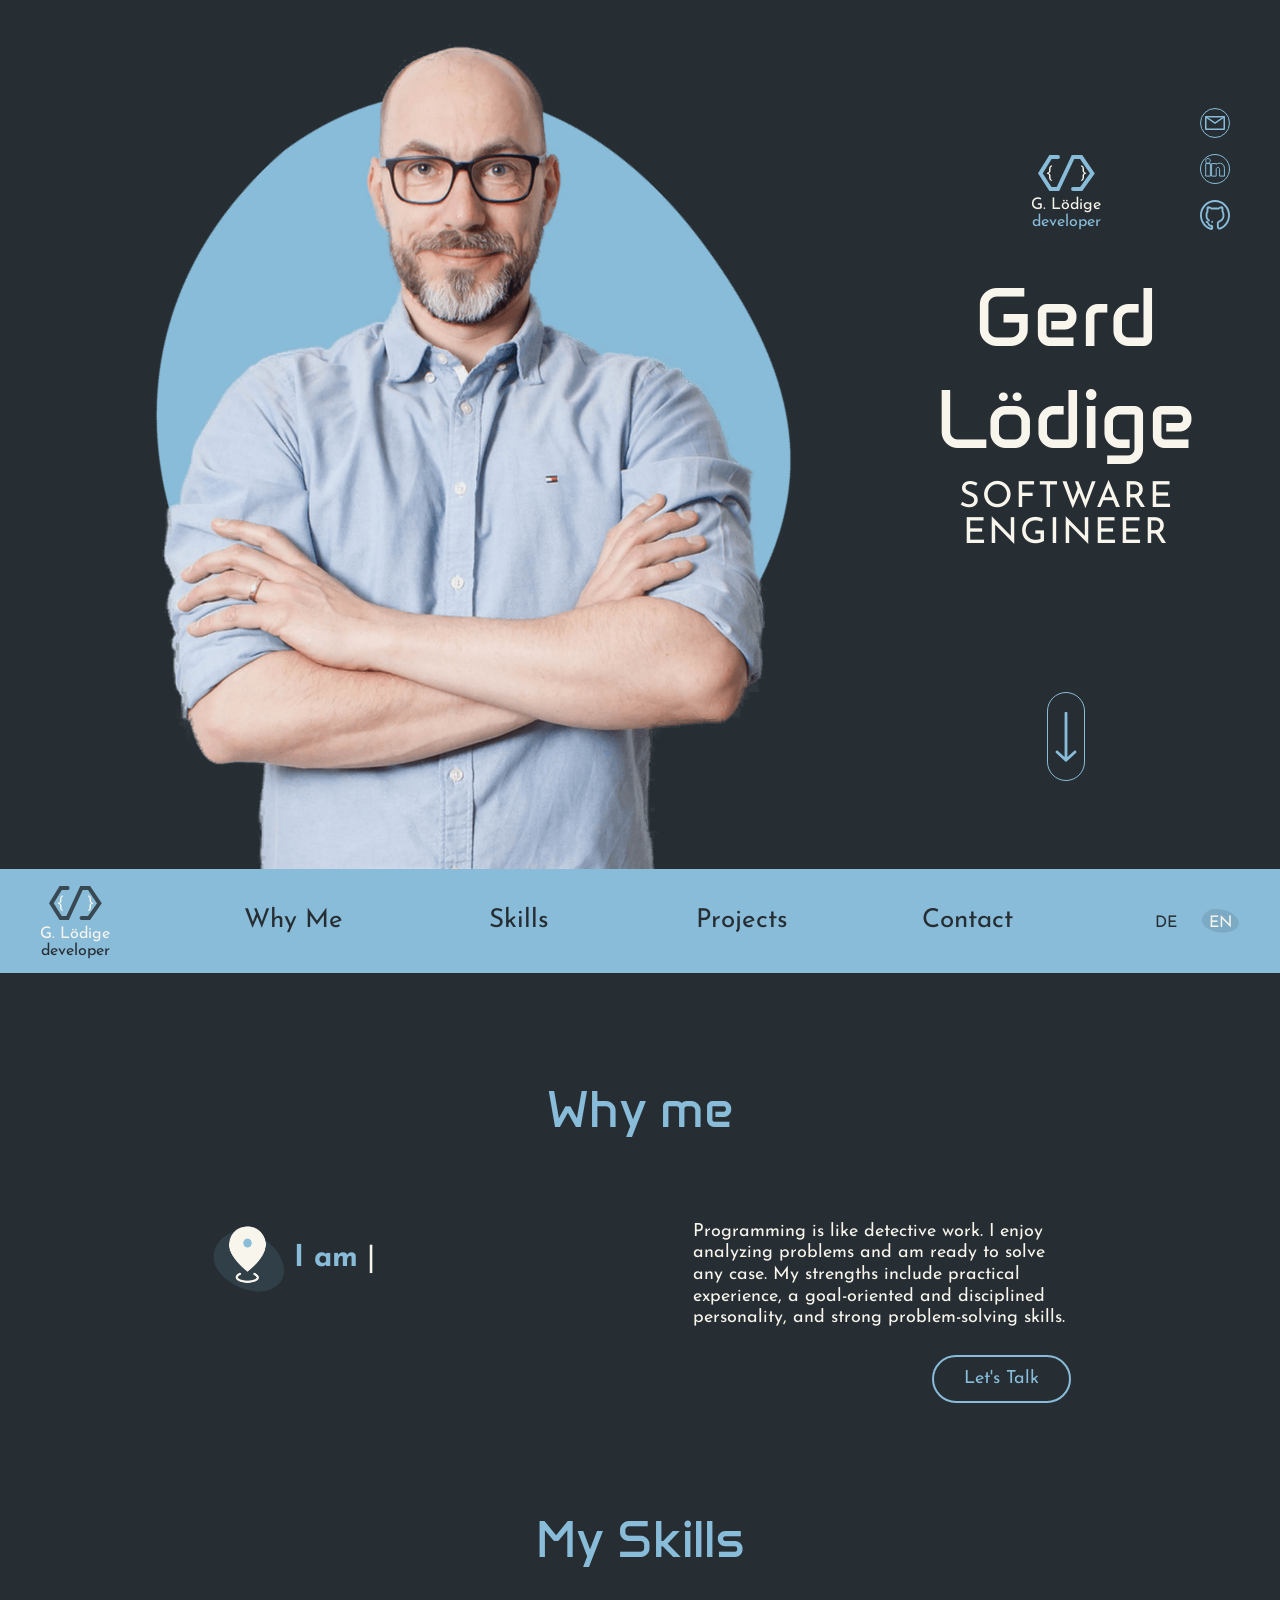
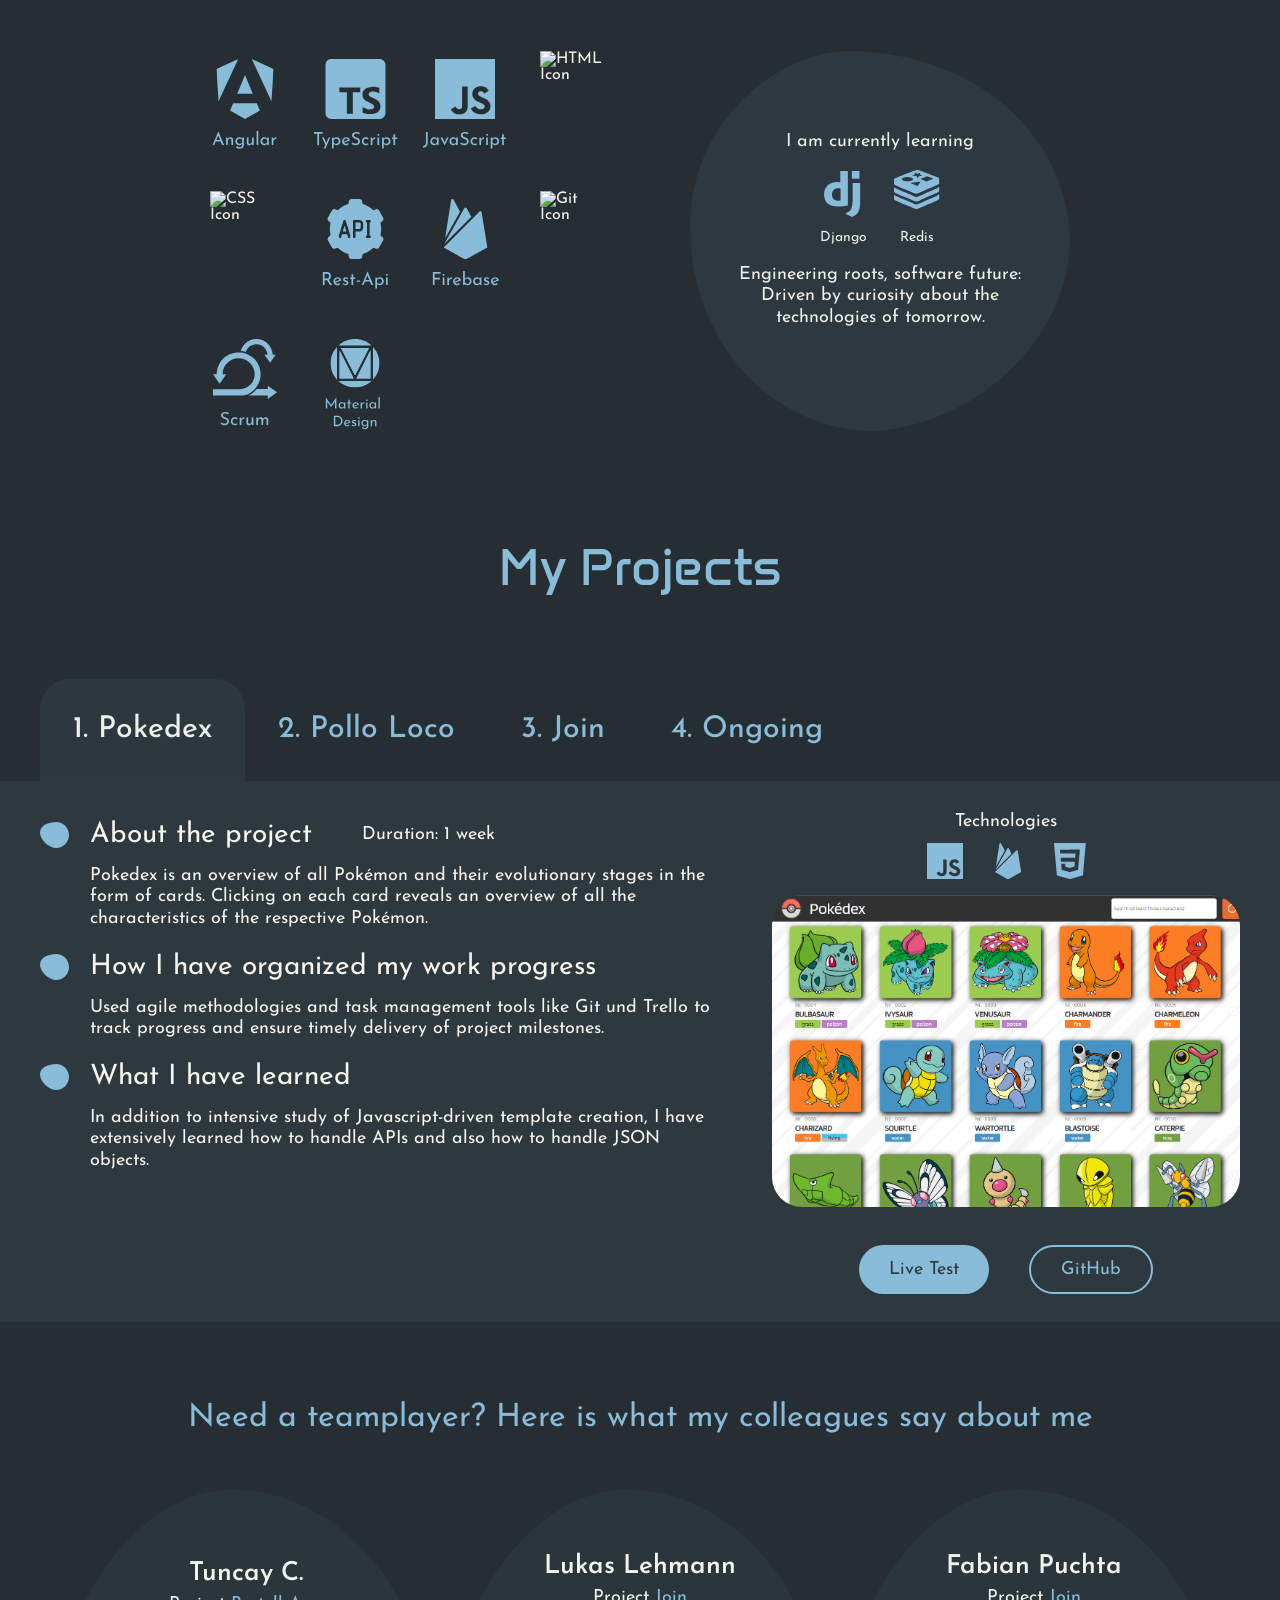
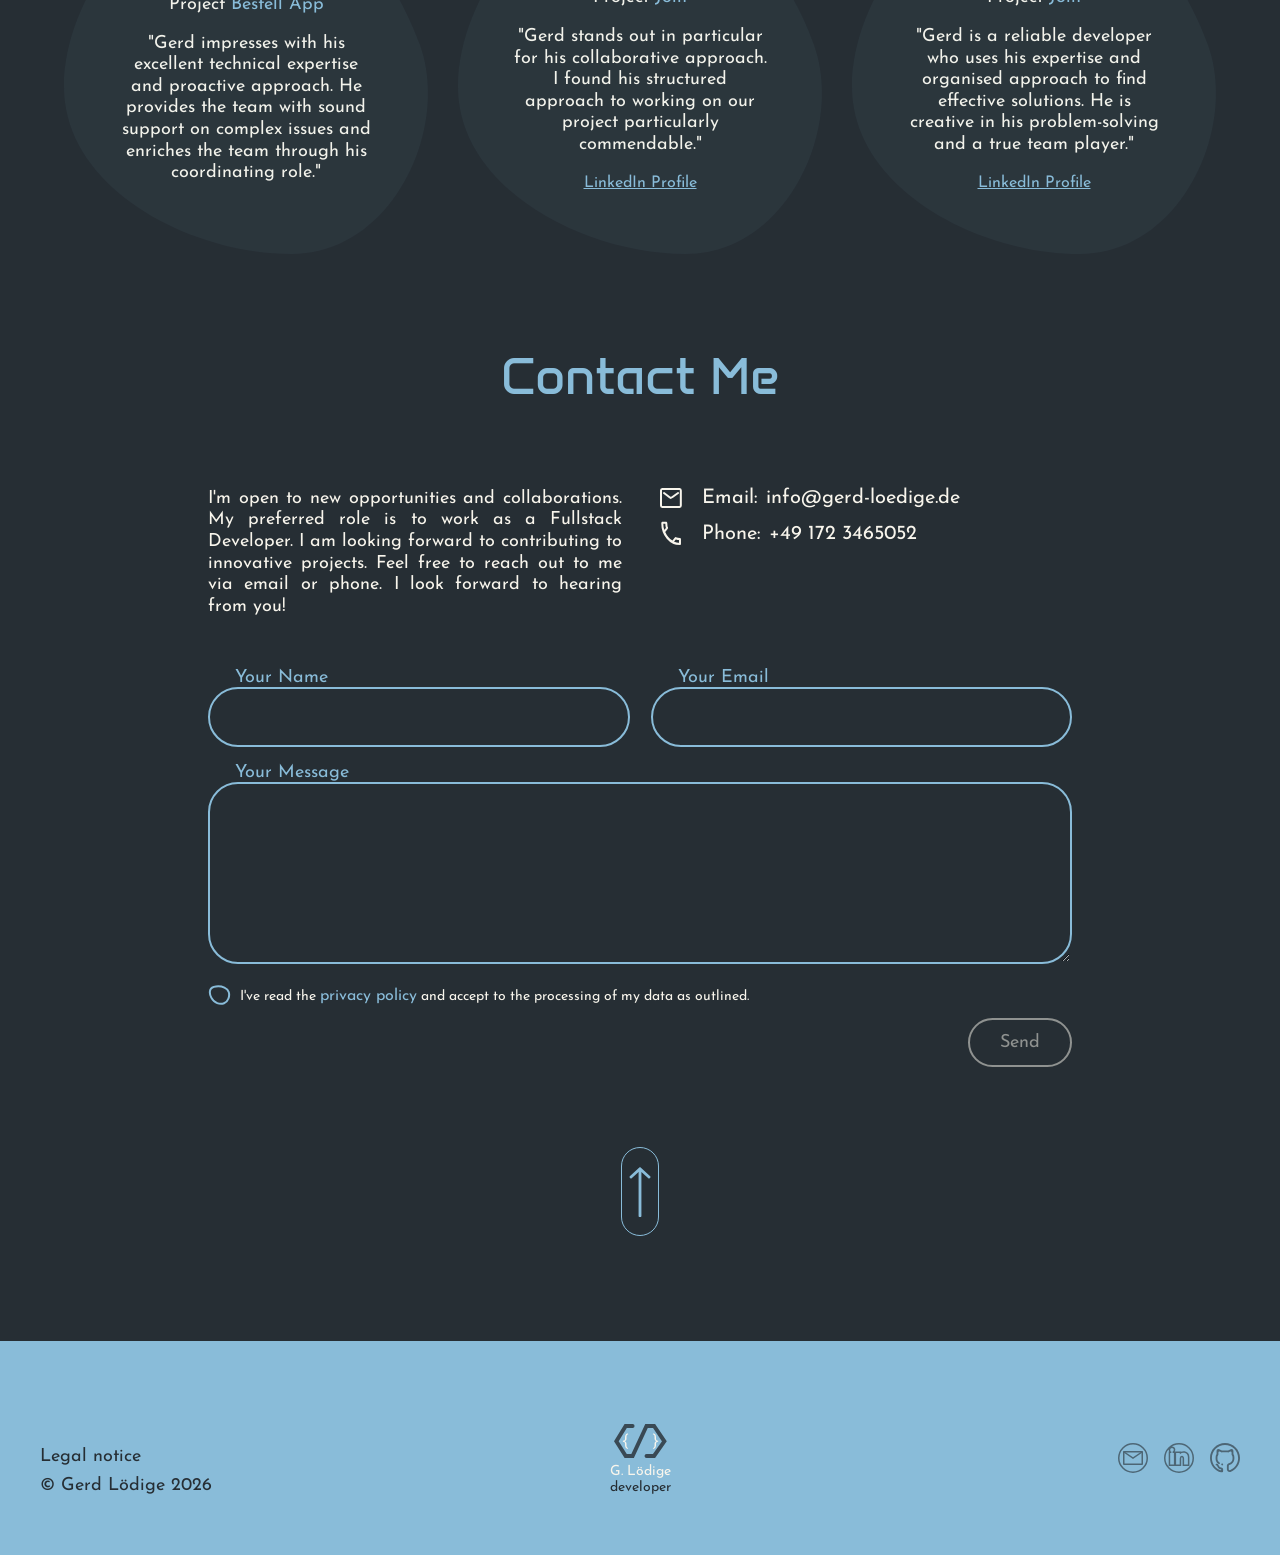
==== commit f77f956b: "update selection of language" ====
--- a/index.html
+++ b/index.html
@@ -6,7 +6,7 @@
     <title>Portfolio</title>
     <script src="script.js" defer></script>
 </head>
-<body onload="applyPreferredLanguage()">
+<body onload="loadMainPageWithPreferredLanguage()">
     
 </body>
 </html>
